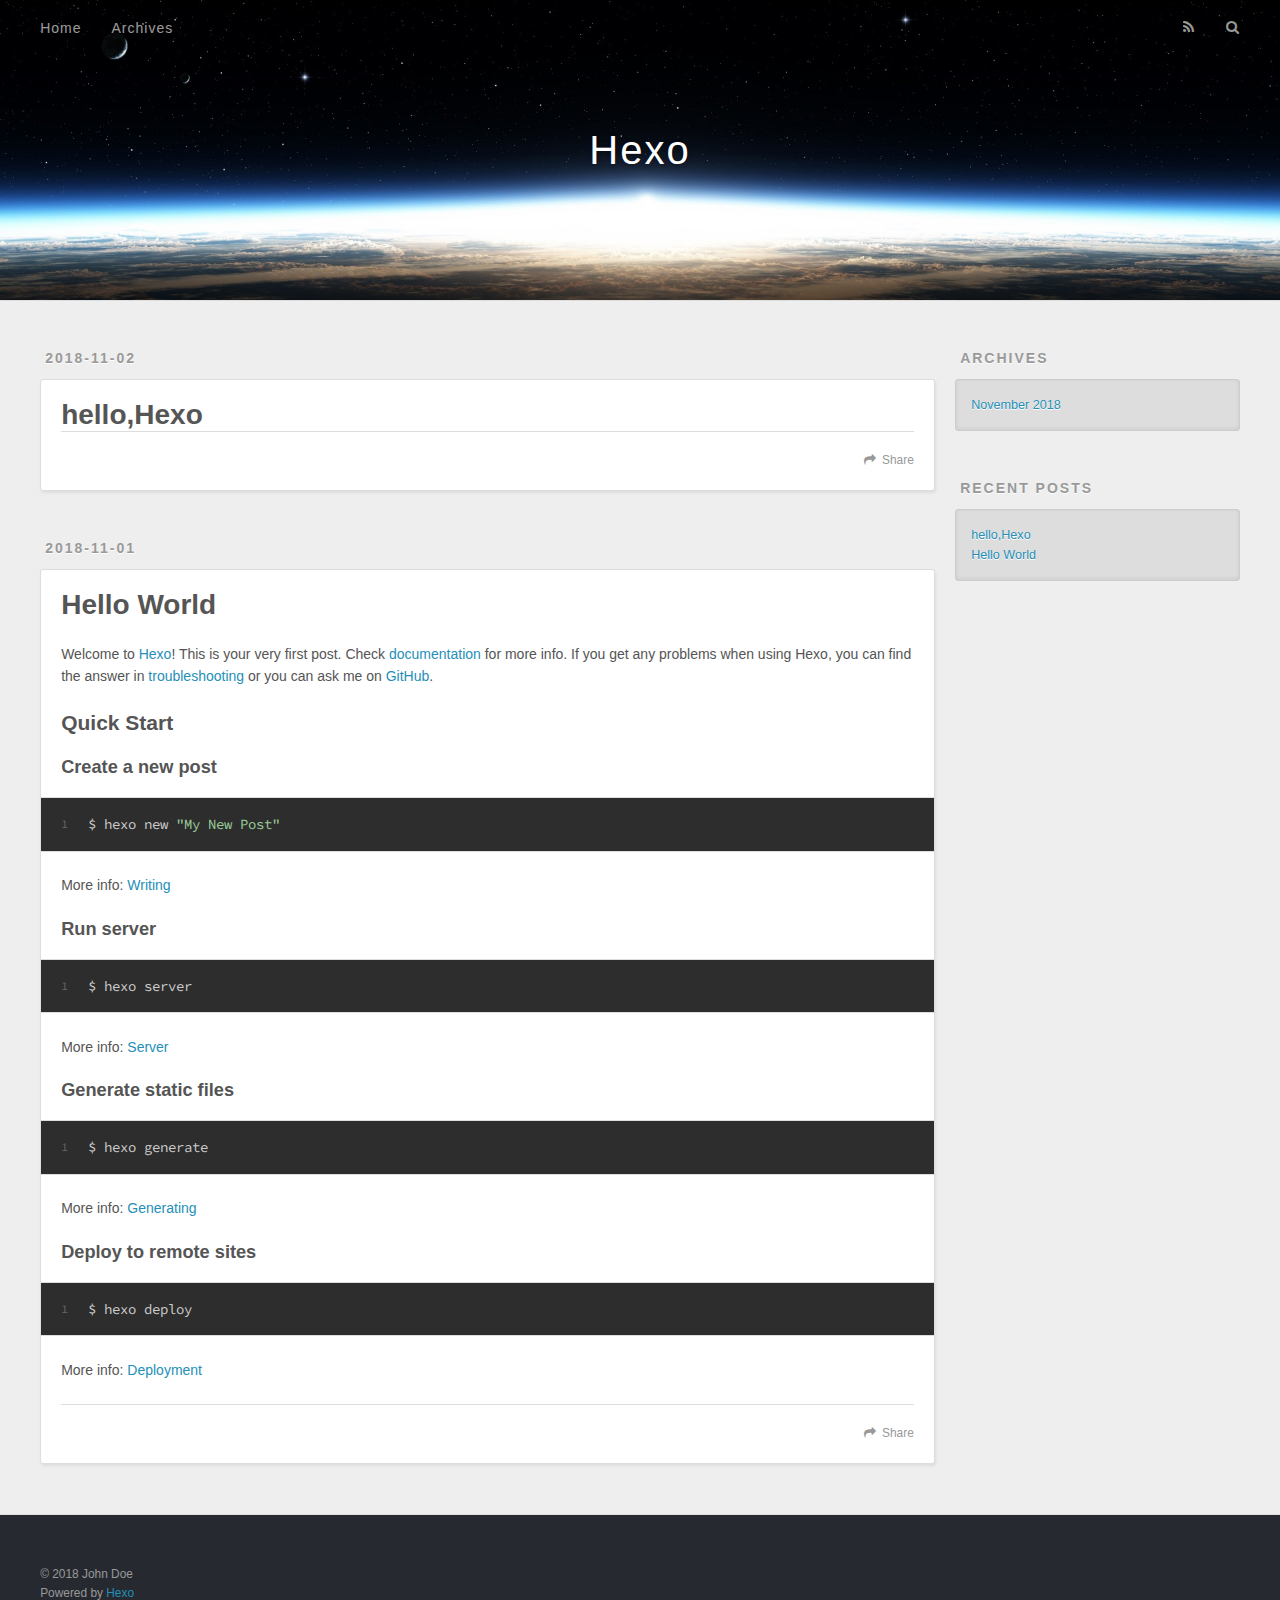
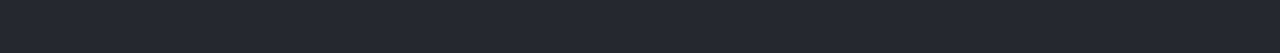
==== index.html @ 37f74494 "Site updated: 2018-11-02 10:29:58" ====
<!DOCTYPE html>
<html>
<head><meta name="generator" content="Hexo 3.8.0">
  <meta charset="utf-8">
  

  
  <title>Hexo</title>
  <meta name="viewport" content="width=device-width, initial-scale=1, maximum-scale=1">
  <meta property="og:type" content="website">
<meta property="og:title" content="Hexo">
<meta property="og:url" content="http://yoursite.com/index.html">
<meta property="og:site_name" content="Hexo">
<meta property="og:locale" content="default">
<meta name="twitter:card" content="summary">
<meta name="twitter:title" content="Hexo">
  
    <link rel="alternate" href="/atom.xml" title="Hexo" type="application/atom+xml">
  
  
    <link rel="icon" href="/favicon.png">
  
  
    <link href="//fonts.googleapis.com/css?family=Source+Code+Pro" rel="stylesheet" type="text/css">
  
  <link rel="stylesheet" href="/css/style.css">
</head>
</html>
<body>
  <div id="container">
    <div id="wrap">
      <header id="header">
  <div id="banner"></div>
  <div id="header-outer" class="outer">
    <div id="header-title" class="inner">
      <h1 id="logo-wrap">
        <a href="/" id="logo">Hexo</a>
      </h1>
      
    </div>
    <div id="header-inner" class="inner">
      <nav id="main-nav">
        <a id="main-nav-toggle" class="nav-icon"></a>
        
          <a class="main-nav-link" href="/">Home</a>
        
          <a class="main-nav-link" href="/archives">Archives</a>
        
      </nav>
      <nav id="sub-nav">
        
          <a id="nav-rss-link" class="nav-icon" href="/atom.xml" title="RSS Feed"></a>
        
        <a id="nav-search-btn" class="nav-icon" title="Search"></a>
      </nav>
      <div id="search-form-wrap">
        <form action="//google.com/search" method="get" accept-charset="UTF-8" class="search-form"><input type="search" name="q" class="search-form-input" placeholder="Search"><button type="submit" class="search-form-submit">&#xF002;</button><input type="hidden" name="sitesearch" value="http://yoursite.com"></form>
      </div>
    </div>
  </div>
</header>
      <div class="outer">
        <section id="main">
  
    <article id="post-hello-Hexo" class="article article-type-post" itemscope="" itemprop="blogPost">
  <div class="article-meta">
    <a href="/2018/11/02/hello-Hexo/" class="article-date">
  <time datetime="2018-11-02T02:24:07.000Z" itemprop="datePublished">2018-11-02</time>
</a>
    
  </div>
  <div class="article-inner">
    
    
      <header class="article-header">
        
  
    <h1 itemprop="name">
      <a class="article-title" href="/2018/11/02/hello-Hexo/">hello,Hexo</a>
    </h1>
  

      </header>
    
    <div class="article-entry" itemprop="articleBody">
      
        
      
    </div>
    <footer class="article-footer">
      <a data-url="http://yoursite.com/2018/11/02/hello-Hexo/" data-id="cjnzei4dz0000w0l5jyi8ok6u" class="article-share-link">Share</a>
      
      
    </footer>
  </div>
  
</article>


  
    <article id="post-hello-world" class="article article-type-post" itemscope="" itemprop="blogPost">
  <div class="article-meta">
    <a href="/2018/11/01/hello-world/" class="article-date">
  <time datetime="2018-11-01T12:29:10.986Z" itemprop="datePublished">2018-11-01</time>
</a>
    
  </div>
  <div class="article-inner">
    
    
      <header class="article-header">
        
  
    <h1 itemprop="name">
      <a class="article-title" href="/2018/11/01/hello-world/">Hello World</a>
    </h1>
  

      </header>
    
    <div class="article-entry" itemprop="articleBody">
      
        <p>Welcome to <a href="https://hexo.io/" target="_blank" rel="noopener">Hexo</a>! This is your very first post. Check <a href="https://hexo.io/docs/" target="_blank" rel="noopener">documentation</a> for more info. If you get any problems when using Hexo, you can find the answer in <a href="https://hexo.io/docs/troubleshooting.html" target="_blank" rel="noopener">troubleshooting</a> or you can ask me on <a href="https://github.com/hexojs/hexo/issues" target="_blank" rel="noopener">GitHub</a>.</p>
<h2 id="Quick-Start"><a href="#Quick-Start" class="headerlink" title="Quick Start"></a>Quick Start</h2><h3 id="Create-a-new-post"><a href="#Create-a-new-post" class="headerlink" title="Create a new post"></a>Create a new post</h3><figure class="highlight bash"><table><tr><td class="gutter"><pre><span class="line">1</span><br></pre></td><td class="code"><pre><span class="line">$ hexo new <span class="string">"My New Post"</span></span><br></pre></td></tr></table></figure>
<p>More info: <a href="https://hexo.io/docs/writing.html" target="_blank" rel="noopener">Writing</a></p>
<h3 id="Run-server"><a href="#Run-server" class="headerlink" title="Run server"></a>Run server</h3><figure class="highlight bash"><table><tr><td class="gutter"><pre><span class="line">1</span><br></pre></td><td class="code"><pre><span class="line">$ hexo server</span><br></pre></td></tr></table></figure>
<p>More info: <a href="https://hexo.io/docs/server.html" target="_blank" rel="noopener">Server</a></p>
<h3 id="Generate-static-files"><a href="#Generate-static-files" class="headerlink" title="Generate static files"></a>Generate static files</h3><figure class="highlight bash"><table><tr><td class="gutter"><pre><span class="line">1</span><br></pre></td><td class="code"><pre><span class="line">$ hexo generate</span><br></pre></td></tr></table></figure>
<p>More info: <a href="https://hexo.io/docs/generating.html" target="_blank" rel="noopener">Generating</a></p>
<h3 id="Deploy-to-remote-sites"><a href="#Deploy-to-remote-sites" class="headerlink" title="Deploy to remote sites"></a>Deploy to remote sites</h3><figure class="highlight bash"><table><tr><td class="gutter"><pre><span class="line">1</span><br></pre></td><td class="code"><pre><span class="line">$ hexo deploy</span><br></pre></td></tr></table></figure>
<p>More info: <a href="https://hexo.io/docs/deployment.html" target="_blank" rel="noopener">Deployment</a></p>

      
    </div>
    <footer class="article-footer">
      <a data-url="http://yoursite.com/2018/11/01/hello-world/" data-id="cjnzei4f50001w0l5dndogl49" class="article-share-link">Share</a>
      
      
    </footer>
  </div>
  
</article>


  


</section>
        
          <aside id="sidebar">
  
    

  
    

  
    
  
    
  <div class="widget-wrap">
    <h3 class="widget-title">Archives</h3>
    <div class="widget">
      <ul class="archive-list"><li class="archive-list-item"><a class="archive-list-link" href="/archives/2018/11/">November 2018</a></li></ul>
    </div>
  </div>


  
    
  <div class="widget-wrap">
    <h3 class="widget-title">Recent Posts</h3>
    <div class="widget">
      <ul>
        
          <li>
            <a href="/2018/11/02/hello-Hexo/">hello,Hexo</a>
          </li>
        
          <li>
            <a href="/2018/11/01/hello-world/">Hello World</a>
          </li>
        
      </ul>
    </div>
  </div>

  
</aside>
        
      </div>
      <footer id="footer">
  
  <div class="outer">
    <div id="footer-info" class="inner">
      &copy; 2018 John Doe<br>
      Powered by <a href="http://hexo.io/" target="_blank">Hexo</a>
    </div>
  </div>
</footer>
    </div>
    <nav id="mobile-nav">
  
    <a href="/" class="mobile-nav-link">Home</a>
  
    <a href="/archives" class="mobile-nav-link">Archives</a>
  
</nav>
    

<script src="//ajax.googleapis.com/ajax/libs/jquery/2.0.3/jquery.min.js"></script>


  <link rel="stylesheet" href="/fancybox/jquery.fancybox.css">
  <script src="/fancybox/jquery.fancybox.pack.js"></script>


<script src="/js/script.js"></script>



  </div>
</body>
</html>
---- css/style.css ----
body {
  width: 100%;
}
body:before,
body:after {
  content: "";
  display: table;
}
body:after {
  clear: both;
}
html,
body,
div,
span,
applet,
object,
iframe,
h1,
h2,
h3,
h4,
h5,
h6,
p,
blockquote,
pre,
a,
abbr,
acronym,
address,
big,
cite,
code,
del,
dfn,
em,
img,
ins,
kbd,
q,
s,
samp,
small,
strike,
strong,
sub,
sup,
tt,
var,
dl,
dt,
dd,
ol,
ul,
li,
fieldset,
form,
label,
legend,
table,
caption,
tbody,
tfoot,
thead,
tr,
th,
td {
  margin: 0;
  padding: 0;
  border: 0;
  outline: 0;
  font-weight: inherit;
  font-style: inherit;
  font-family: inherit;
  font-size: 100%;
  vertical-align: baseline;
}
body {
  line-height: 1;
  color: #000;
  background: #fff;
}
ol,
ul {
  list-style: none;
}
table {
  border-collapse: separate;
  border-spacing: 0;
  vertical-align: middle;
}
caption,
th,
td {
  text-align: left;
  font-weight: normal;
  vertical-align: middle;
}
a img {
  border: none;
}
input,
button {
  margin: 0;
  padding: 0;
}
input::-moz-focus-inner,
button::-moz-focus-inner {
  border: 0;
  padding: 0;
}
@font-face {
  font-family: FontAwesome;
  font-style: normal;
  font-weight: normal;
  src: url("fonts/fontawesome-webfont.eot?v=#4.0.3");
  src: url("fonts/fontawesome-webfont.eot?#iefix&v=#4.0.3") format("embedded-opentype"), url("fonts/fontawesome-webfont.woff?v=#4.0.3") format("woff"), url("fonts/fontawesome-webfont.ttf?v=#4.0.3") format("truetype"), url("fonts/fontawesome-webfont.svg#fontawesomeregular?v=#4.0.3") format("svg");
}
html,
body,
#container {
  height: 100%;
}
body {
  background: #eee;
  font: 14px -apple-system, BlinkMacSystemFont, "Segoe UI", "Roboto", "Oxygen", "Ubuntu", "Cantarell", "Fira Sans", "Droid Sans", "Helvetica Neue", sans-serif;
  -webkit-text-size-adjust: 100%;
}
.outer {
  max-width: 1220px;
  margin: 0 auto;
  padding: 0 20px;
}
.outer:before,
.outer:after {
  content: "";
  display: table;
}
.outer:after {
  clear: both;
}
.inner {
  display: inline;
  float: left;
  width: 98.33333333333333%;
  margin: 0 0.833333333333333%;
}
.left,
.alignleft {
  float: left;
}
.right,
.alignright {
  float: right;
}
.clear {
  clear: both;
}
#container {
  position: relative;
}
.mobile-nav-on {
  overflow: hidden;
}
#wrap {
  height: 100%;
  width: 100%;
  position: absolute;
  top: 0;
  left: 0;
  -webkit-transition: 0.2s ease-out;
  -moz-transition: 0.2s ease-out;
  -ms-transition: 0.2s ease-out;
  transition: 0.2s ease-out;
  z-index: 1;
  background: #eee;
}
.mobile-nav-on #wrap {
  left: 280px;
}
@media screen and (min-width: 768px) {
  #main {
    display: inline;
    float: left;
    width: 73.33333333333333%;
    margin: 0 0.833333333333333%;
  }
}
.article-date,
.article-category-link,
.archive-year,
.widget-title {
  text-decoration: none;
  text-transform: uppercase;
  letter-spacing: 2px;
  color: #999;
  margin-bottom: 1em;
  margin-left: 5px;
  line-height: 1em;
  text-shadow: 0 1px #fff;
  font-weight: bold;
}
.article-inner,
.archive-article-inner {
  background: #fff;
  -webkit-box-shadow: 1px 2px 3px #ddd;
  box-shadow: 1px 2px 3px #ddd;
  border: 1px solid #ddd;
  border-radius: 3px;
}
.article-entry h1,
.widget h1 {
  font-size: 2em;
}
.article-entry h2,
.widget h2 {
  font-size: 1.5em;
}
.article-entry h3,
.widget h3 {
  font-size: 1.3em;
}
.article-entry h4,
.widget h4 {
  font-size: 1.2em;
}
.article-entry h5,
.widget h5 {
  font-size: 1em;
}
.article-entry h6,
.widget h6 {
  font-size: 1em;
  color: #999;
}
.article-entry hr,
.widget hr {
  border: 1px dashed #ddd;
}
.article-entry strong,
.widget strong {
  font-weight: bold;
}
.article-entry em,
.widget em,
.article-entry cite,
.widget cite {
  font-style: italic;
}
.article-entry sup,
.widget sup,
.article-entry sub,
.widget sub {
  font-size: 0.75em;
  line-height: 0;
  position: relative;
  vertical-align: baseline;
}
.article-entry sup,
.widget sup {
  top: -0.5em;
}
.article-entry sub,
.widget sub {
  bottom: -0.2em;
}
.article-entry small,
.widget small {
  font-size: 0.85em;
}
.article-entry acronym,
.widget acronym,
.article-entry abbr,
.widget abbr {
  border-bottom: 1px dotted;
}
.article-entry ul,
.widget ul,
.article-entry ol,
.widget ol,
.article-entry dl,
.widget dl {
  margin: 0 20px;
  line-height: 1.6em;
}
.article-entry ul ul,
.widget ul ul,
.article-entry ol ul,
.widget ol ul,
.article-entry ul ol,
.widget ul ol,
.article-entry ol ol,
.widget ol ol {
  margin-top: 0;
  margin-bottom: 0;
}
.article-entry ul,
.widget ul {
  list-style: disc;
}
.article-entry ol,
.widget ol {
  list-style: decimal;
}
.article-entry dt,
.widget dt {
  font-weight: bold;
}
#header {
  height: 300px;
  position: relative;
  border-bottom: 1px solid #ddd;
}
#header:before,
#header:after {
  content: "";
  position: absolute;
  left: 0;
  right: 0;
  height: 40px;
}
#header:before {
  top: 0;
  background: -webkit-linear-gradient(rgba(0,0,0,0.2), transparent);
  background: -moz-linear-gradient(rgba(0,0,0,0.2), transparent);
  background: -ms-linear-gradient(rgba(0,0,0,0.2), transparent);
  background: linear-gradient(rgba(0,0,0,0.2), transparent);
}
#header:after {
  bottom: 0;
  background: -webkit-linear-gradient(transparent, rgba(0,0,0,0.2));
  background: -moz-linear-gradient(transparent, rgba(0,0,0,0.2));
  background: -ms-linear-gradient(transparent, rgba(0,0,0,0.2));
  background: linear-gradient(transparent, rgba(0,0,0,0.2));
}
#header-outer {
  height: 100%;
  position: relative;
}
#header-inner {
  position: relative;
  overflow: hidden;
}
#banner {
  position: absolute;
  top: 0;
  left: 0;
  width: 100%;
  height: 100%;
  background: url("images/banner.jpg") center #000;
  -webkit-background-size: cover;
  -moz-background-size: cover;
  background-size: cover;
  z-index: -1;
}
#header-title {
  text-align: center;
  height: 40px;
  position: absolute;
  top: 50%;
  left: 0;
  margin-top: -20px;
}
#logo,
#subtitle {
  text-decoration: none;
  color: #fff;
  font-weight: 300;
  text-shadow: 0 1px 4px rgba(0,0,0,0.3);
}
#logo {
  font-size: 40px;
  line-height: 40px;
  letter-spacing: 2px;
}
#subtitle {
  font-size: 16px;
  line-height: 16px;
  letter-spacing: 1px;
}
#subtitle-wrap {
  margin-top: 16px;
}
#main-nav {
  float: left;
  margin-left: -15px;
}
.nav-icon,
.main-nav-link {
  float: left;
  color: #fff;
  opacity: 0.6;
  text-decoration: none;
  text-shadow: 0 1px rgba(0,0,0,0.2);
  -webkit-transition: opacity 0.2s;
  -moz-transition: opacity 0.2s;
  -ms-transition: opacity 0.2s;
  transition: opacity 0.2s;
  display: block;
  padding: 20px 15px;
}
.nav-icon:hover,
.main-nav-link:hover {
  opacity: 1;
}
.nav-icon {
  font-family: FontAwesome;
  text-align: center;
  font-size: 14px;
  width: 14px;
  height: 14px;
  padding: 20px 15px;
  position: relative;
  cursor: pointer;
}
.main-nav-link {
  font-weight: 300;
  letter-spacing: 1px;
}
@media screen and (max-width: 479px) {
  .main-nav-link {
    display: none;
  }
}
#main-nav-toggle {
  display: none;
}
#main-nav-toggle:before {
  content: "\f0c9";
}
@media screen and (max-width: 479px) {
  #main-nav-toggle {
    display: block;
  }
}
#sub-nav {
  float: right;
  margin-right: -15px;
}
#nav-rss-link:before {
  content: "\f09e";
}
#nav-search-btn:before {
  content: "\f002";
}
#search-form-wrap {
  position: absolute;
  top: 15px;
  width: 150px;
  height: 30px;
  right: -150px;
  opacity: 0;
  -webkit-transition: 0.2s ease-out;
  -moz-transition: 0.2s ease-out;
  -ms-transition: 0.2s ease-out;
  transition: 0.2s ease-out;
}
#search-form-wrap.on {
  opacity: 1;
  right: 0;
}
@media screen and (max-width: 479px) {
  #search-form-wrap {
    width: 100%;
    right: -100%;
  }
}
.search-form {
  position: absolute;
  top: 0;
  left: 0;
  right: 0;
  background: #fff;
  padding: 5px 15px;
  border-radius: 15px;
  -webkit-box-shadow: 0 0 10px rgba(0,0,0,0.3);
  box-shadow: 0 0 10px rgba(0,0,0,0.3);
}
.search-form-input {
  border: none;
  background: none;
  color: #555;
  width: 100%;
  font: 13px -apple-system, BlinkMacSystemFont, "Segoe UI", "Roboto", "Oxygen", "Ubuntu", "Cantarell", "Fira Sans", "Droid Sans", "Helvetica Neue", sans-serif;
  outline: none;
}
.search-form-input::-webkit-search-results-decoration,
.search-form-input::-webkit-search-cancel-button {
  -webkit-appearance: none;
}
.search-form-submit {
  position: absolute;
  top: 50%;
  right: 10px;
  margin-top: -7px;
  font: 13px FontAwesome;
  border: none;
  background: none;
  color: #bbb;
  cursor: pointer;
}
.search-form-submit:hover,
.search-form-submit:focus {
  color: #777;
}
.article {
  margin: 50px 0;
}
.article-inner {
  overflow: hidden;
}
.article-meta:before,
.article-meta:after {
  content: "";
  display: table;
}
.article-meta:after {
  clear: both;
}
.article-date {
  float: left;
}
.article-category {
  float: left;
  line-height: 1em;
  color: #ccc;
  text-shadow: 0 1px #fff;
  margin-left: 8px;
}
.article-category:before {
  content: "\2022";
}
.article-category-link {
  margin: 0 12px 1em;
}
.article-header {
  padding: 20px 20px 0;
}
.article-title {
  text-decoration: none;
  font-size: 2em;
  font-weight: bold;
  color: #555;
  line-height: 1.1em;
  -webkit-transition: color 0.2s;
  -moz-transition: color 0.2s;
  -ms-transition: color 0.2s;
  transition: color 0.2s;
}
a.article-title:hover {
  color: #258fb8;
}
.article-entry {
  color: #555;
  padding: 0 20px;
}
.article-entry:before,
.article-entry:after {
  content: "";
  display: table;
}
.article-entry:after {
  clear: both;
}
.article-entry p,
.article-entry table {
  line-height: 1.6em;
  margin: 1.6em 0;
}
.article-entry h1,
.article-entry h2,
.article-entry h3,
.article-entry h4,
.article-entry h5,
.article-entry h6 {
  font-weight: bold;
}
.article-entry h1,
.article-entry h2,
.article-entry h3,
.article-entry h4,
.article-entry h5,
.article-entry h6 {
  line-height: 1.1em;
  margin: 1.1em 0;
}
.article-entry a {
  color: #258fb8;
  text-decoration: none;
}
.article-entry a:hover {
  text-decoration: underline;
}
.article-entry ul,
.article-entry ol,
.article-entry dl {
  margin-top: 1.6em;
  margin-bottom: 1.6em;
}
.article-entry img,
.article-entry video {
  max-width: 100%;
  height: auto;
  display: block;
  margin: auto;
}
.article-entry iframe {
  border: none;
}
.article-entry table {
  width: 100%;
  border-collapse: collapse;
  border-spacing: 0;
}
.article-entry th {
  font-weight: bold;
  border-bottom: 3px solid #ddd;
  padding-bottom: 0.5em;
}
.article-entry td {
  border-bottom: 1px solid #ddd;
  padding: 10px 0;
}
.article-entry blockquote {
  font-family: Georgia, "Times New Roman", serif;
  font-size: 1.4em;
  margin: 1.6em 20px;
  text-align: center;
}
.article-entry blockquote footer {
  font-size: 14px;
  margin: 1.6em 0;
  font-family: -apple-system, BlinkMacSystemFont, "Segoe UI", "Roboto", "Oxygen", "Ubuntu", "Cantarell", "Fira Sans", "Droid Sans", "Helvetica Neue", sans-serif;
}
.article-entry blockquote footer cite:before {
  content: "—";
  padding: 0 0.5em;
}
.article-entry .pullquote {
  text-align: left;
  width: 45%;
  margin: 0;
}
.article-entry .pullquote.left {
  margin-left: 0.5em;
  margin-right: 1em;
}
.article-entry .pullquote.right {
  margin-right: 0.5em;
  margin-left: 1em;
}
.article-entry .caption {
  color: #999;
  display: block;
  font-size: 0.9em;
  margin-top: 0.5em;
  position: relative;
  text-align: center;
}
.article-entry .video-container {
  position: relative;
  padding-top: 56.25%;
  height: 0;
  overflow: hidden;
}
.article-entry .video-container iframe,
.article-entry .video-container object,
.article-entry .video-container embed {
  position: absolute;
  top: 0;
  left: 0;
  width: 100%;
  height: 100%;
  margin-top: 0;
}
.article-more-link a {
  display: inline-block;
  line-height: 1em;
  padding: 6px 15px;
  border-radius: 15px;
  background: #eee;
  color: #999;
  text-shadow: 0 1px #fff;
  text-decoration: none;
}
.article-more-link a:hover {
  background: #258fb8;
  color: #fff;
  text-decoration: none;
  text-shadow: 0 1px #1e7293;
}
.article-footer {
  font-size: 0.85em;
  line-height: 1.6em;
  border-top: 1px solid #ddd;
  padding-top: 1.6em;
  margin: 0 20px 20px;
}
.article-footer:before,
.article-footer:after {
  content: "";
  display: table;
}
.article-footer:after {
  clear: both;
}
.article-footer a {
  color: #999;
  text-decoration: none;
}
.article-footer a:hover {
  color: #555;
}
.article-tag-list-item {
  float: left;
  margin-right: 10px;
}
.article-tag-list-link:before {
  content: "#";
}
.article-comment-link {
  float: right;
}
.article-comment-link:before {
  content: "\f075";
  font-family: FontAwesome;
  padding-right: 8px;
}
.article-share-link {
  cursor: pointer;
  float: right;
  margin-left: 20px;
}
.article-share-link:before {
  content: "\f064";
  font-family: FontAwesome;
  padding-right: 6px;
}
#article-nav {
  position: relative;
}
#article-nav:before,
#article-nav:after {
  content: "";
  display: table;
}
#article-nav:after {
  clear: both;
}
@media screen and (min-width: 768px) {
  #article-nav {
    margin: 50px 0;
  }
  #article-nav:before {
    width: 8px;
    height: 8px;
    position: absolute;
    top: 50%;
    left: 50%;
    margin-top: -4px;
    margin-left: -4px;
    content: "";
    border-radius: 50%;
    background: #ddd;
    -webkit-box-shadow: 0 1px 2px #fff;
    box-shadow: 0 1px 2px #fff;
  }
}
.article-nav-link-wrap {
  text-decoration: none;
  text-shadow: 0 1px #fff;
  color: #999;
  -webkit-box-sizing: border-box;
  -moz-box-sizing: border-box;
  box-sizing: border-box;
  margin-top: 50px;
  text-align: center;
  display: block;
}
.article-nav-link-wrap:hover {
  color: #555;
}
@media screen and (min-width: 768px) {
  .article-nav-link-wrap {
    width: 50%;
    margin-top: 0;
  }
}
@media screen and (min-width: 768px) {
  #article-nav-newer {
    float: left;
    text-align: right;
    padding-right: 20px;
  }
}
@media screen and (min-width: 768px) {
  #article-nav-older {
    float: right;
    text-align: left;
    padding-left: 20px;
  }
}
.article-nav-caption {
  text-transform: uppercase;
  letter-spacing: 2px;
  color: #ddd;
  line-height: 1em;
  font-weight: bold;
}
#article-nav-newer .article-nav-caption {
  margin-right: -2px;
}
.article-nav-title {
  font-size: 0.85em;
  line-height: 1.6em;
  margin-top: 0.5em;
}
.article-share-box {
  position: absolute;
  display: none;
  background: #fff;
  -webkit-box-shadow: 1px 2px 10px rgba(0,0,0,0.2);
  box-shadow: 1px 2px 10px rgba(0,0,0,0.2);
  border-radius: 3px;
  margin-left: -145px;
  overflow: hidden;
  z-index: 1;
}
.article-share-box.on {
  display: block;
}
.article-share-input {
  width: 100%;
  background: none;
  -webkit-box-sizing: border-box;
  -moz-box-sizing: border-box;
  box-sizing: border-box;
  font: 14px -apple-system, BlinkMacSystemFont, "Segoe UI", "Roboto", "Oxygen", "Ubuntu", "Cantarell", "Fira Sans", "Droid Sans", "Helvetica Neue", sans-serif;
  padding: 0 15px;
  color: #555;
  outline: none;
  border: 1px solid #ddd;
  border-radius: 3px 3px 0 0;
  height: 36px;
  line-height: 36px;
}
.article-share-links {
  background: #eee;
}
.article-share-links:before,
.article-share-links:after {
  content: "";
  display: table;
}
.article-share-links:after {
  clear: both;
}
.article-share-twitter,
.article-share-facebook,
.article-share-pinterest,
.article-share-google {
  width: 50px;
  height: 36px;
  display: block;
  float: left;
  position: relative;
  color: #999;
  text-shadow: 0 1px #fff;
}
.article-share-twitter:before,
.article-share-facebook:before,
.article-share-pinterest:before,
.article-share-google:before {
  font-size: 20px;
  font-family: FontAwesome;
  width: 20px;
  height: 20px;
  position: absolute;
  top: 50%;
  left: 50%;
  margin-top: -10px;
  margin-left: -10px;
  text-align: center;
}
.article-share-twitter:hover,
.article-share-facebook:hover,
.article-share-pinterest:hover,
.article-share-google:hover {
  color: #fff;
}
.article-share-twitter:before {
  content: "\f099";
}
.article-share-twitter:hover {
  background: #00aced;
  text-shadow: 0 1px #008abe;
}
.article-share-facebook:before {
  content: "\f09a";
}
.article-share-facebook:hover {
  background: #3b5998;
  text-shadow: 0 1px #2f477a;
}
.article-share-pinterest:before {
  content: "\f0d2";
}
.article-share-pinterest:hover {
  background: #cb2027;
  text-shadow: 0 1px #a21a1f;
}
.article-share-google:before {
  content: "\f0d5";
}
.article-share-google:hover {
  background: #dd4b39;
  text-shadow: 0 1px #be3221;
}
.article-gallery {
  background: #000;
  position: relative;
}
.article-gallery-photos {
  position: relative;
  overflow: hidden;
}
.article-gallery-img {
  display: none;
  max-width: 100%;
}
.article-gallery-img:first-child {
  display: block;
}
.article-gallery-img.loaded {
  position: absolute;
  display: block;
}
.article-gallery-img img {
  display: block;
  max-width: 100%;
  margin: 0 auto;
}
#comments {
  background: #fff;
  -webkit-box-shadow: 1px 2px 3px #ddd;
  box-shadow: 1px 2px 3px #ddd;
  padding: 20px;
  border: 1px solid #ddd;
  border-radius: 3px;
  margin: 50px 0;
}
#comments a {
  color: #258fb8;
}
.archives-wrap {
  margin: 50px 0;
}
.archives:before,
.archives:after {
  content: "";
  display: table;
}
.archives:after {
  clear: both;
}
.archive-year-wrap {
  margin-bottom: 1em;
}
.archives {
  -webkit-column-gap: 10px;
  -moz-column-gap: 10px;
  column-gap: 10px;
}
@media screen and (min-width: 480px) and (max-width: 767px) {
  .archives {
    -webkit-column-count: 2;
    -moz-column-count: 2;
    column-count: 2;
  }
}
@media screen and (min-width: 768px) {
  .archives {
    -webkit-column-count: 3;
    -moz-column-count: 3;
    column-count: 3;
  }
}
.archive-article {
  -webkit-column-break-inside: avoid;
  page-break-inside: avoid;
  overflow: hidden;
  break-inside: avoid-column;
}
.archive-article-inner {
  padding: 10px;
  margin-bottom: 15px;
}
.archive-article-title {
  text-decoration: none;
  font-weight: bold;
  color: #555;
  -webkit-transition: color 0.2s;
  -moz-transition: color 0.2s;
  -ms-transition: color 0.2s;
  transition: color 0.2s;
  line-height: 1.6em;
}
.archive-article-title:hover {
  color: #258fb8;
}
.archive-article-footer {
  margin-top: 1em;
}
.archive-article-date {
  color: #999;
  text-decoration: none;
  font-size: 0.85em;
  line-height: 1em;
  margin-bottom: 0.5em;
  display: block;
}
#page-nav {
  margin: 50px auto;
  background: #fff;
  -webkit-box-shadow: 1px 2px 3px #ddd;
  box-shadow: 1px 2px 3px #ddd;
  border: 1px solid #ddd;
  border-radius: 3px;
  text-align: center;
  color: #999;
  overflow: hidden;
}
#page-nav:before,
#page-nav:after {
  content: "";
  display: table;
}
#page-nav:after {
  clear: both;
}
#page-nav a,
#page-nav span {
  padding: 10px 20px;
  line-height: 1;
  height: 2ex;
}
#page-nav a {
  color: #999;
  text-decoration: none;
}
#page-nav a:hover {
  background: #999;
  color: #fff;
}
#page-nav .prev {
  float: left;
}
#page-nav .next {
  float: right;
}
#page-nav .page-number {
  display: inline-block;
}
@media screen and (max-width: 479px) {
  #page-nav .page-number {
    display: none;
  }
}
#page-nav .current {
  color: #555;
  font-weight: bold;
}
#page-nav .space {
  color: #ddd;
}
#footer {
  background: #262a30;
  padding: 50px 0;
  border-top: 1px solid #ddd;
  color: #999;
}
#footer a {
  color: #258fb8;
  text-decoration: none;
}
#footer a:hover {
  text-decoration: underline;
}
#footer-info {
  line-height: 1.6em;
  font-size: 0.85em;
}
.article-entry pre,
.article-entry .highlight {
  background: #2d2d2d;
  margin: 0 -20px;
  padding: 15px 20px;
  border-style: solid;
  border-color: #ddd;
  border-width: 1px 0;
  overflow: auto;
  color: #ccc;
  line-height: 22.400000000000002px;
}
.article-entry .highlight .gutter pre,
.article-entry .gist .gist-file .gist-data .line-numbers {
  color: #666;
  font-size: 0.85em;
}
.article-entry pre,
.article-entry code {
  font-family: "Source Code Pro", Consolas, Monaco, Menlo, Consolas, monospace;
}
.article-entry code {
  background: #eee;
  text-shadow: 0 1px #fff;
  padding: 0 0.3em;
}
.article-entry pre code {
  background: none;
  text-shadow: none;
  padding: 0;
}
.article-entry .highlight pre {
  border: none;
  margin: 0;
  padding: 0;
}
.article-entry .highlight table {
  margin: 0;
  width: auto;
}
.article-entry .highlight td {
  border: none;
  padding: 0;
}
.article-entry .highlight figcaption {
  font-size: 0.85em;
  color: #999;
  line-height: 1em;
  margin-bottom: 1em;
}
.article-entry .highlight figcaption:before,
.article-entry .highlight figcaption:after {
  content: "";
  display: table;
}
.article-entry .highlight figcaption:after {
  clear: both;
}
.article-entry .highlight figcaption a {
  float: right;
}
.article-entry .highlight .gutter pre {
  text-align: right;
  padding-right: 20px;
}
.article-entry .highlight .line {
  height: 22.400000000000002px;
}
.article-entry .highlight .line.marked {
  background: #515151;
}
.article-entry .gist {
  margin: 0 -20px;
  border-style: solid;
  border-color: #ddd;
  border-width: 1px 0;
  background: #2d2d2d;
  padding: 15px 20px 15px 0;
}
.article-entry .gist .gist-file {
  border: none;
  font-family: "Source Code Pro", Consolas, Monaco, Menlo, Consolas, monospace;
  margin: 0;
}
.article-entry .gist .gist-file .gist-data {
  background: none;
  border: none;
}
.article-entry .gist .gist-file .gist-data .line-numbers {
  background: none;
  border: none;
  padding: 0 20px 0 0;
}
.article-entry .gist .gist-file .gist-data .line-data {
  padding: 0 !important;
}
.article-entry .gist .gist-file .highlight {
  margin: 0;
  padding: 0;
  border: none;
}
.article-entry .gist .gist-file .gist-meta {
  background: #2d2d2d;
  color: #999;
  font: 0.85em -apple-system, BlinkMacSystemFont, "Segoe UI", "Roboto", "Oxygen", "Ubuntu", "Cantarell", "Fira Sans", "Droid Sans", "Helvetica Neue", sans-serif;
  text-shadow: 0 0;
  padding: 0;
  margin-top: 1em;
  margin-left: 20px;
}
.article-entry .gist .gist-file .gist-meta a {
  color: #258fb8;
  font-weight: normal;
}
.article-entry .gist .gist-file .gist-meta a:hover {
  text-decoration: underline;
}
pre .comment,
pre .title {
  color: #999;
}
pre .variable,
pre .attribute,
pre .tag,
pre .regexp,
pre .ruby .constant,
pre .xml .tag .title,
pre .xml .pi,
pre .xml .doctype,
pre .html .doctype,
pre .css .id,
pre .css .class,
pre .css .pseudo {
  color: #f2777a;
}
pre .number,
pre .preprocessor,
pre .built_in,
pre .literal,
pre .params,
pre .constant {
  color: #f99157;
}
pre .class,
pre .ruby .class .title,
pre .css .rules .attribute {
  color: #9c9;
}
pre .string,
pre .value,
pre .inheritance,
pre .header,
pre .ruby .symbol,
pre .xml .cdata {
  color: #9c9;
}
pre .css .hexcolor {
  color: #6cc;
}
pre .function,
pre .python .decorator,
pre .python .title,
pre .ruby .function .title,
pre .ruby .title .keyword,
pre .perl .sub,
pre .javascript .title,
pre .coffeescript .title {
  color: #69c;
}
pre .keyword,
pre .javascript .function {
  color: #c9c;
}
@media screen and (max-width: 479px) {
  #mobile-nav {
    position: absolute;
    top: 0;
    left: 0;
    width: 280px;
    height: 100%;
    background: #191919;
    border-right: 1px solid #fff;
  }
}
@media screen and (max-width: 479px) {
  .mobile-nav-link {
    display: block;
    color: #999;
    text-decoration: none;
    padding: 15px 20px;
    font-weight: bold;
  }
  .mobile-nav-link:hover {
    color: #fff;
  }
}
@media screen and (min-width: 768px) {
  #sidebar {
    display: inline;
    float: left;
    width: 23.333333333333332%;
    margin: 0 0.833333333333333%;
  }
}
.widget-wrap {
  margin: 50px 0;
}
.widget {
  color: #777;
  text-shadow: 0 1px #fff;
  background: #ddd;
  -webkit-box-shadow: 0 -1px 4px #ccc inset;
  box-shadow: 0 -1px 4px #ccc inset;
  border: 1px solid #ccc;
  padding: 15px;
  border-radius: 3px;
}
.widget a {
  color: #258fb8;
  text-decoration: none;
}
.widget a:hover {
  text-decoration: underline;
}
.widget ul ul,
.widget ol ul,
.widget dl ul,
.widget ul ol,
.widget ol ol,
.widget dl ol,
.widget ul dl,
.widget ol dl,
.widget dl dl {
  margin-left: 15px;
  list-style: disc;
}
.widget {
  line-height: 1.6em;
  word-wrap: break-word;
  font-size: 0.9em;
}
.widget ul,
.widget ol {
  list-style: none;
  margin: 0;
}
.widget ul ul,
.widget ol ul,
.widget ul ol,
.widget ol ol {
  margin: 0 20px;
}
.widget ul ul,
.widget ol ul {
  list-style: disc;
}
.widget ul ol,
.widget ol ol {
  list-style: decimal;
}
.category-list-count,
.tag-list-count,
.archive-list-count {
  padding-left: 5px;
  color: #999;
  font-size: 0.85em;
}
.category-list-count:before,
.tag-list-count:before,
.archive-list-count:before {
  content: "(";
}
.category-list-count:after,
.tag-list-count:after,
.archive-list-count:after {
  content: ")";
}
.tagcloud a {
  margin-right: 5px;
  display: inline-block;
}
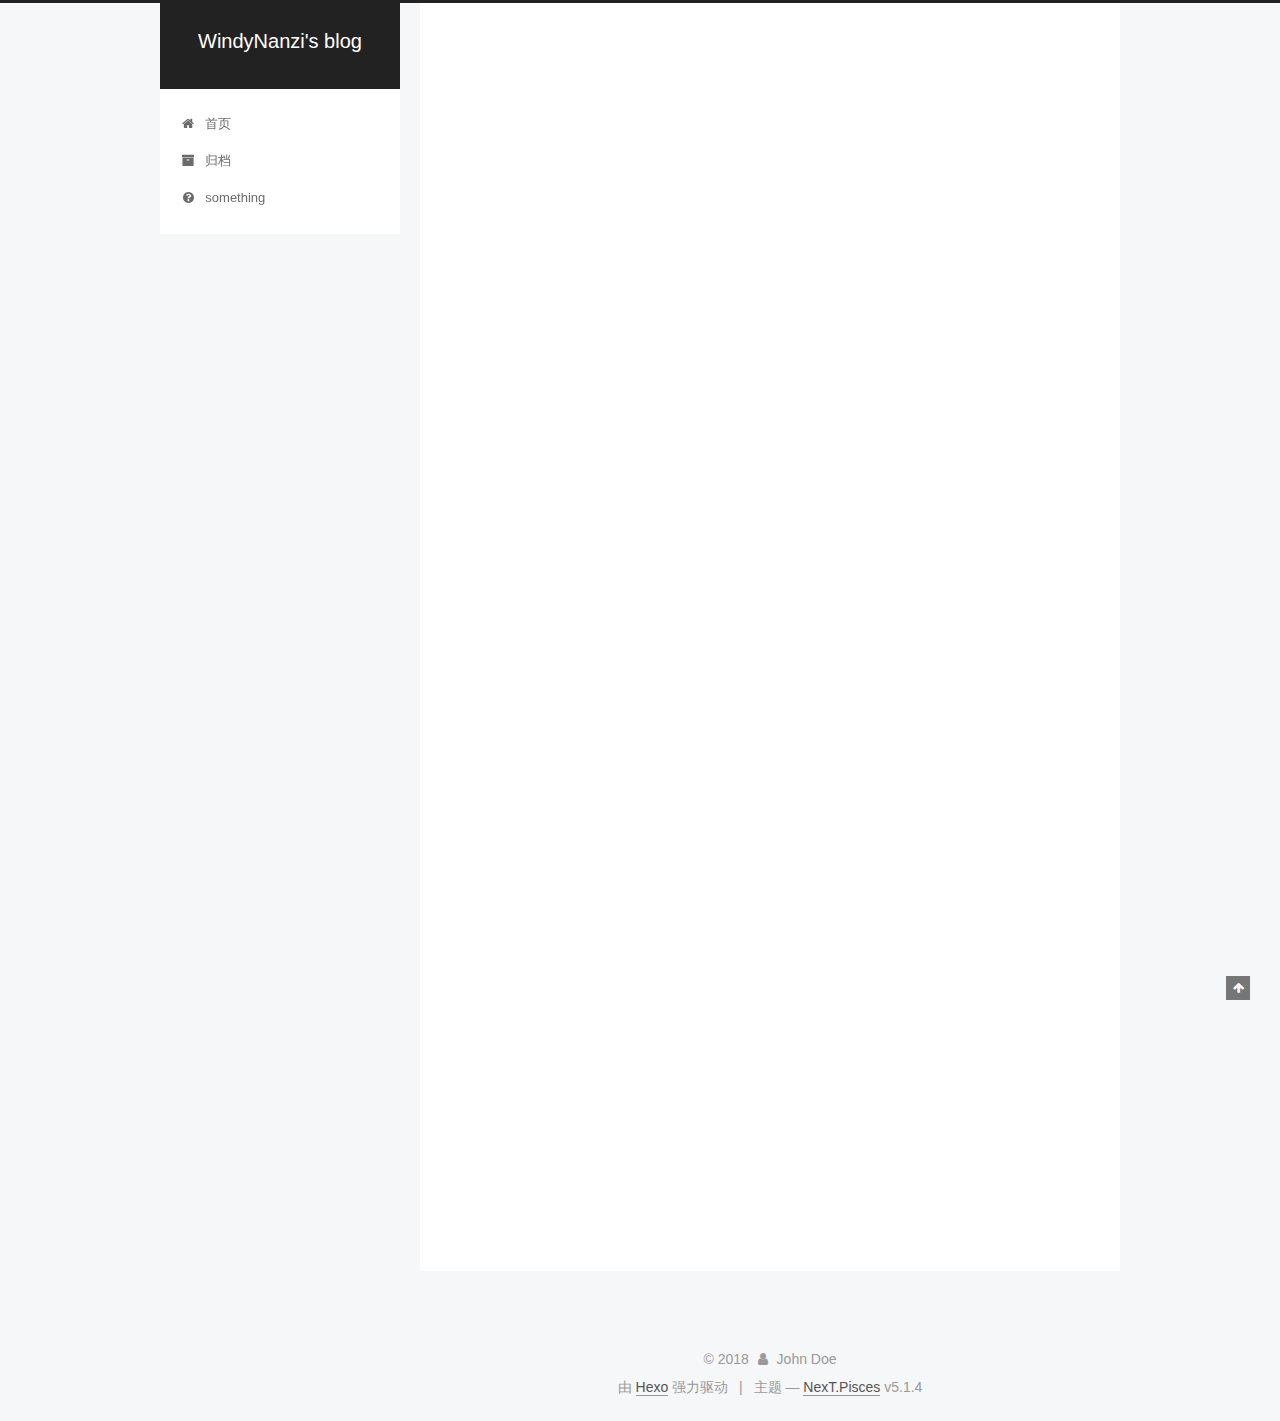
==== commit 5a60a437: "Site updated: 2018-11-02 11:09:53" ====
--- a/index.html
+++ b/index.html
@@ -1,126 +1,435 @@
 <!DOCTYPE html>
-<html>
+
+
+
+  
+
+
+<html class="theme-next pisces use-motion" lang="zh-Hans">
 <head><meta name="generator" content="Hexo 3.8.0">
-  <meta charset="utf-8">
-  
-
-  
-  <title>Hexo</title>
-  <meta name="viewport" content="width=device-width, initial-scale=1, maximum-scale=1">
-  <meta property="og:type" content="website">
-<meta property="og:title" content="Hexo">
+  <meta charset="UTF-8">
+<meta http-equiv="X-UA-Compatible" content="IE=edge">
+<meta name="viewport" content="width=device-width, initial-scale=1, maximum-scale=1">
+<meta name="theme-color" content="#222">
+
+
+
+
+
+
+
+
+
+<meta http-equiv="Cache-Control" content="no-transform">
+<meta http-equiv="Cache-Control" content="no-siteapp">
+
+
+
+
+
+
+
+
+
+
+
+
+
+
+
+
+  
+  
+  <link href="/lib/fancybox/source/jquery.fancybox.css?v=2.1.5" rel="stylesheet" type="text/css">
+
+
+
+
+
+
+
+<link href="/lib/font-awesome/css/font-awesome.min.css?v=4.6.2" rel="stylesheet" type="text/css">
+
+<link href="/css/main.css?v=5.1.4" rel="stylesheet" type="text/css">
+
+
+  <link rel="apple-touch-icon" sizes="180x180" href="/images/apple-touch-icon-next.png?v=5.1.4">
+
+
+  <link rel="icon" type="image/png" sizes="32x32" href="/images/favicon-32x32-next.png?v=5.1.4">
+
+
+  <link rel="icon" type="image/png" sizes="16x16" href="/images/favicon-16x16-next.png?v=5.1.4">
+
+
+  <link rel="mask-icon" href="/images/logo.svg?v=5.1.4" color="#222">
+
+
+
+
+
+  <meta name="keywords" content="Hexo, NexT">
+
+
+
+
+
+
+
+
+
+
+<meta property="og:type" content="website">
+<meta property="og:title" content="WindyNanzi&#39;s blog">
 <meta property="og:url" content="http://yoursite.com/index.html">
-<meta property="og:site_name" content="Hexo">
-<meta property="og:locale" content="default">
+<meta property="og:site_name" content="WindyNanzi&#39;s blog">
+<meta property="og:locale" content="zh-Hans">
 <meta name="twitter:card" content="summary">
-<meta name="twitter:title" content="Hexo">
-  
-    <link rel="alternate" href="/atom.xml" title="Hexo" type="application/atom+xml">
-  
-  
-    <link rel="icon" href="/favicon.png">
-  
-  
-    <link href="//fonts.googleapis.com/css?family=Source+Code+Pro" rel="stylesheet" type="text/css">
-  
-  <link rel="stylesheet" href="/css/style.css">
+<meta name="twitter:title" content="WindyNanzi&#39;s blog">
+
+
+
+<script type="text/javascript" id="hexo.configurations">
+  var NexT = window.NexT || {};
+  var CONFIG = {
+    root: '/',
+    scheme: 'Pisces',
+    version: '5.1.4',
+    sidebar: {"position":"left","display":"post","offset":12,"b2t":false,"scrollpercent":false,"onmobile":false},
+    fancybox: true,
+    tabs: true,
+    motion: {"enable":true,"async":false,"transition":{"post_block":"fadeIn","post_header":"slideDownIn","post_body":"slideDownIn","coll_header":"slideLeftIn","sidebar":"slideUpIn"}},
+    duoshuo: {
+      userId: '0',
+      author: '博主'
+    },
+    algolia: {
+      applicationID: '',
+      apiKey: '',
+      indexName: '',
+      hits: {"per_page":10},
+      labels: {"input_placeholder":"Search for Posts","hits_empty":"We didn't find any results for the search: ${query}","hits_stats":"${hits} results found in ${time} ms"}
+    }
+  };
+</script>
+
+
+
+  <link rel="canonical" href="http://yoursite.com/">
+
+
+
+
+
+  <title>WindyNanzi's blog</title>
+  
+
+
+
+
+
+
+
+
 </head>
-</html>
-<body>
-  <div id="container">
-    <div id="wrap">
-      <header id="header">
-  <div id="banner"></div>
-  <div id="header-outer" class="outer">
-    <div id="header-title" class="inner">
-      <h1 id="logo-wrap">
-        <a href="/" id="logo">Hexo</a>
-      </h1>
-      
+
+<body itemscope="" itemtype="http://schema.org/WebPage" lang="zh-Hans">
+
+  
+  
+    
+  
+
+  <div class="container sidebar-position-left 
+  page-home">
+    <div class="headband"></div>
+
+    <header id="header" class="header" itemscope="" itemtype="http://schema.org/WPHeader">
+      <div class="header-inner"><div class="site-brand-wrapper">
+  <div class="site-meta ">
+    
+
+    <div class="custom-logo-site-title">
+      <a href="/" class="brand" rel="start">
+        <span class="logo-line-before"><i></i></span>
+        <span class="site-title">WindyNanzi's blog</span>
+        <span class="logo-line-after"><i></i></span>
+      </a>
     </div>
-    <div id="header-inner" class="inner">
-      <nav id="main-nav">
-        <a id="main-nav-toggle" class="nav-icon"></a>
-        
-          <a class="main-nav-link" href="/">Home</a>
-        
-          <a class="main-nav-link" href="/archives">Archives</a>
-        
-      </nav>
-      <nav id="sub-nav">
-        
-          <a id="nav-rss-link" class="nav-icon" href="/atom.xml" title="RSS Feed"></a>
-        
-        <a id="nav-search-btn" class="nav-icon" title="Search"></a>
-      </nav>
-      <div id="search-form-wrap">
-        <form action="//google.com/search" method="get" accept-charset="UTF-8" class="search-form"><input type="search" name="q" class="search-form-input" placeholder="Search"><button type="submit" class="search-form-submit">&#xF002;</button><input type="hidden" name="sitesearch" value="http://yoursite.com"></form>
-      </div>
+      
+        <p class="site-subtitle"></p>
+      
+  </div>
+
+  <div class="site-nav-toggle">
+    <button>
+      <span class="btn-bar"></span>
+      <span class="btn-bar"></span>
+      <span class="btn-bar"></span>
+    </button>
+  </div>
+</div>
+
+<nav class="site-nav">
+  
+
+  
+    <ul id="menu" class="menu">
+      
+        
+        <li class="menu-item menu-item-home">
+          <a href="/" rel="section">
+            
+              <i class="menu-item-icon fa fa-fw fa-home"></i> <br>
+            
+            首页
+          </a>
+        </li>
+      
+        
+        <li class="menu-item menu-item-archives">
+          <a href="/archives/" rel="section">
+            
+              <i class="menu-item-icon fa fa-fw fa-archive"></i> <br>
+            
+            归档
+          </a>
+        </li>
+      
+        
+        <li class="menu-item menu-item-something">
+          <a href="/something" rel="section">
+            
+              <i class="menu-item-icon fa fa-fw fa-question-circle"></i> <br>
+            
+            something
+          </a>
+        </li>
+      
+
+      
+    </ul>
+  
+
+  
+</nav>
+
+
+
+ </div>
+    </header>
+
+    <main id="main" class="main">
+      <div class="main-inner">
+        <div class="content-wrap">
+          <div id="content" class="content">
+            
+  <section id="posts" class="posts-expand">
+    
+      
+
+  
+
+  
+  
+  
+
+  <article class="post post-type-normal" itemscope="" itemtype="http://schema.org/Article">
+  
+  
+  
+  <div class="post-block">
+    <link itemprop="mainEntityOfPage" href="http://yoursite.com/2018/11/02/hello-Hexo/">
+
+    <span hidden itemprop="author" itemscope="" itemtype="http://schema.org/Person">
+      <meta itemprop="name" content="John Doe">
+      <meta itemprop="description" content="">
+      <meta itemprop="image" content="/images/avatar.gif">
+    </span>
+
+    <span hidden itemprop="publisher" itemscope="" itemtype="http://schema.org/Organization">
+      <meta itemprop="name" content="WindyNanzi's blog">
+    </span>
+
+    
+      <header class="post-header">
+
+        
+        
+          <h1 class="post-title" itemprop="name headline">
+                
+                <a class="post-title-link" href="/2018/11/02/hello-Hexo/" itemprop="url">hello,Hexo</a></h1>
+        
+
+        <div class="post-meta">
+          <span class="post-time">
+            
+              <span class="post-meta-item-icon">
+                <i class="fa fa-calendar-o"></i>
+              </span>
+              
+                <span class="post-meta-item-text">发表于</span>
+              
+              <time title="创建于" itemprop="dateCreated datePublished" datetime="2018-11-02T10:24:07+08:00">
+                2018-11-02
+              </time>
+            
+
+            
+
+            
+          </span>
+
+          
+
+          
+            
+          
+
+          
+          
+
+          
+
+          
+
+          
+
+        </div>
+      </header>
+    
+
+    
+    
+    
+    <div class="post-body" itemprop="articleBody">
+
+      
+      
+
+      
+        
+          
+            
+          
+        
+      
     </div>
-  </div>
-</header>
-      <div class="outer">
-        <section id="main">
-  
-    <article id="post-hello-Hexo" class="article article-type-post" itemscope="" itemprop="blogPost">
-  <div class="article-meta">
-    <a href="/2018/11/02/hello-Hexo/" class="article-date">
-  <time datetime="2018-11-02T02:24:07.000Z" itemprop="datePublished">2018-11-02</time>
-</a>
-    
-  </div>
-  <div class="article-inner">
-    
-    
-      <header class="article-header">
-        
-  
-    <h1 itemprop="name">
-      <a class="article-title" href="/2018/11/02/hello-Hexo/">hello,Hexo</a>
-    </h1>
-  
-
-      </header>
-    
-    <div class="article-entry" itemprop="articleBody">
-      
-        
-      
-    </div>
-    <footer class="article-footer">
-      <a data-url="http://yoursite.com/2018/11/02/hello-Hexo/" data-id="cjnzei4dz0000w0l5jyi8ok6u" class="article-share-link">Share</a>
-      
+    
+    
+    
+
+    
+
+    
+
+    
+
+    <footer class="post-footer">
+      
+
+      
+
+      
+
+      
+      
+        <div class="post-eof"></div>
       
     </footer>
   </div>
   
-</article>
-
-
-  
-    <article id="post-hello-world" class="article article-type-post" itemscope="" itemprop="blogPost">
-  <div class="article-meta">
-    <a href="/2018/11/01/hello-world/" class="article-date">
-  <time datetime="2018-11-01T12:29:10.986Z" itemprop="datePublished">2018-11-01</time>
-</a>
-    
-  </div>
-  <div class="article-inner">
-    
-    
-      <header class="article-header">
-        
-  
-    <h1 itemprop="name">
-      <a class="article-title" href="/2018/11/01/hello-world/">Hello World</a>
-    </h1>
-  
-
+  
+  
+  </article>
+
+
+    
+      
+
+  
+
+  
+  
+  
+
+  <article class="post post-type-normal" itemscope="" itemtype="http://schema.org/Article">
+  
+  
+  
+  <div class="post-block">
+    <link itemprop="mainEntityOfPage" href="http://yoursite.com/2018/11/01/hello-world/">
+
+    <span hidden itemprop="author" itemscope="" itemtype="http://schema.org/Person">
+      <meta itemprop="name" content="John Doe">
+      <meta itemprop="description" content="">
+      <meta itemprop="image" content="/images/avatar.gif">
+    </span>
+
+    <span hidden itemprop="publisher" itemscope="" itemtype="http://schema.org/Organization">
+      <meta itemprop="name" content="WindyNanzi's blog">
+    </span>
+
+    
+      <header class="post-header">
+
+        
+        
+          <h1 class="post-title" itemprop="name headline">
+                
+                <a class="post-title-link" href="/2018/11/01/hello-world/" itemprop="url">Hello World</a></h1>
+        
+
+        <div class="post-meta">
+          <span class="post-time">
+            
+              <span class="post-meta-item-icon">
+                <i class="fa fa-calendar-o"></i>
+              </span>
+              
+                <span class="post-meta-item-text">发表于</span>
+              
+              <time title="创建于" itemprop="dateCreated datePublished" datetime="2018-11-01T20:29:10+08:00">
+                2018-11-01
+              </time>
+            
+
+            
+
+            
+          </span>
+
+          
+
+          
+            
+          
+
+          
+          
+
+          
+
+          
+
+          
+
+        </div>
       </header>
     
-    <div class="article-entry" itemprop="articleBody">
-      
-        <p>Welcome to <a href="https://hexo.io/" target="_blank" rel="noopener">Hexo</a>! This is your very first post. Check <a href="https://hexo.io/docs/" target="_blank" rel="noopener">documentation</a> for more info. If you get any problems when using Hexo, you can find the answer in <a href="https://hexo.io/docs/troubleshooting.html" target="_blank" rel="noopener">troubleshooting</a> or you can ask me on <a href="https://github.com/hexojs/hexo/issues" target="_blank" rel="noopener">GitHub</a>.</p>
+
+    
+    
+    
+    <div class="post-body" itemprop="articleBody">
+
+      
+      
+
+      
+        
+          
+            <p>Welcome to <a href="https://hexo.io/" target="_blank" rel="noopener">Hexo</a>! This is your very first post. Check <a href="https://hexo.io/docs/" target="_blank" rel="noopener">documentation</a> for more info. If you get any problems when using Hexo, you can find the answer in <a href="https://hexo.io/docs/troubleshooting.html" target="_blank" rel="noopener">troubleshooting</a> or you can ask me on <a href="https://github.com/hexojs/hexo/issues" target="_blank" rel="noopener">GitHub</a>.</p>
 <h2 id="Quick-Start"><a href="#Quick-Start" class="headerlink" title="Quick Start"></a>Quick Start</h2><h3 id="Create-a-new-post"><a href="#Create-a-new-post" class="headerlink" title="Create a new post"></a>Create a new post</h3><figure class="highlight bash"><table><tr><td class="gutter"><pre><span class="line">1</span><br></pre></td><td class="code"><pre><span class="line">$ hexo new <span class="string">"My New Post"</span></span><br></pre></td></tr></table></figure>
 <p>More info: <a href="https://hexo.io/docs/writing.html" target="_blank" rel="noopener">Writing</a></p>
 <h3 id="Run-server"><a href="#Run-server" class="headerlink" title="Run server"></a>Run server</h3><figure class="highlight bash"><table><tr><td class="gutter"><pre><span class="line">1</span><br></pre></td><td class="code"><pre><span class="line">$ hexo server</span><br></pre></td></tr></table></figure>
@@ -130,95 +439,314 @@
 <h3 id="Deploy-to-remote-sites"><a href="#Deploy-to-remote-sites" class="headerlink" title="Deploy to remote sites"></a>Deploy to remote sites</h3><figure class="highlight bash"><table><tr><td class="gutter"><pre><span class="line">1</span><br></pre></td><td class="code"><pre><span class="line">$ hexo deploy</span><br></pre></td></tr></table></figure>
 <p>More info: <a href="https://hexo.io/docs/deployment.html" target="_blank" rel="noopener">Deployment</a></p>
 
+          
+        
       
     </div>
-    <footer class="article-footer">
-      <a data-url="http://yoursite.com/2018/11/01/hello-world/" data-id="cjnzei4f50001w0l5dndogl49" class="article-share-link">Share</a>
-      
+    
+    
+    
+
+    
+
+    
+
+    
+
+    <footer class="post-footer">
+      
+
+      
+
+      
+
+      
+      
+        <div class="post-eof"></div>
       
     </footer>
   </div>
   
-</article>
-
-
-  
-
-
-</section>
-        
-          <aside id="sidebar">
-  
-    
-
-  
-    
-
-  
-    
-  
-    
-  <div class="widget-wrap">
-    <h3 class="widget-title">Archives</h3>
-    <div class="widget">
-      <ul class="archive-list"><li class="archive-list-item"><a class="archive-list-link" href="/archives/2018/11/">November 2018</a></li></ul>
+  
+  
+  </article>
+
+
+    
+  </section>
+
+  
+
+
+          </div>
+          
+
+
+          
+
+        </div>
+        
+          
+  
+  <div class="sidebar-toggle">
+    <div class="sidebar-toggle-line-wrap">
+      <span class="sidebar-toggle-line sidebar-toggle-line-first"></span>
+      <span class="sidebar-toggle-line sidebar-toggle-line-middle"></span>
+      <span class="sidebar-toggle-line sidebar-toggle-line-last"></span>
     </div>
   </div>
 
-
-  
-    
-  <div class="widget-wrap">
-    <h3 class="widget-title">Recent Posts</h3>
-    <div class="widget">
-      <ul>
-        
-          <li>
-            <a href="/2018/11/02/hello-Hexo/">hello,Hexo</a>
-          </li>
-        
-          <li>
-            <a href="/2018/11/01/hello-world/">Hello World</a>
-          </li>
-        
-      </ul>
+  <aside id="sidebar" class="sidebar">
+    
+    <div class="sidebar-inner">
+
+      
+
+      
+
+      <section class="site-overview-wrap sidebar-panel sidebar-panel-active">
+        <div class="site-overview">
+          <div class="site-author motion-element" itemprop="author" itemscope="" itemtype="http://schema.org/Person">
+            
+              <p class="site-author-name" itemprop="name">John Doe</p>
+              <p class="site-description motion-element" itemprop="description"></p>
+          </div>
+
+          <nav class="site-state motion-element">
+
+            
+              <div class="site-state-item site-state-posts">
+              
+                <a href="/archives/">
+              
+                  <span class="site-state-item-count">2</span>
+                  <span class="site-state-item-name">日志</span>
+                </a>
+              </div>
+            
+
+            
+
+            
+
+          </nav>
+
+          
+
+          
+
+          
+          
+
+          
+          
+
+          
+
+        </div>
+      </section>
+
+      
+
+      
+
     </div>
+  </aside>
+
+
+        
+      </div>
+    </main>
+
+    <footer id="footer" class="footer">
+      <div class="footer-inner">
+        <div class="copyright">&copy; <span itemprop="copyrightYear">2018</span>
+  <span class="with-love">
+    <i class="fa fa-user"></i>
+  </span>
+  <span class="author" itemprop="copyrightHolder">John Doe</span>
+
+  
+</div>
+
+
+  <div class="powered-by">由 <a class="theme-link" target="_blank" href="https://hexo.io">Hexo</a> 强力驱动</div>
+
+
+
+  <span class="post-meta-divider">|</span>
+
+
+
+  <div class="theme-info">主题 &mdash; <a class="theme-link" target="_blank" href="https://github.com/iissnan/hexo-theme-next">NexT.Pisces</a> v5.1.4</div>
+
+
+
+
+        
+
+
+
+
+
+
+
+        
+      </div>
+    </footer>
+
+    
+      <div class="back-to-top">
+        <i class="fa fa-arrow-up"></i>
+        
+      </div>
+    
+
+    
+
   </div>
 
   
-</aside>
-        
-      </div>
-      <footer id="footer">
-  
-  <div class="outer">
-    <div id="footer-info" class="inner">
-      &copy; 2018 John Doe<br>
-      Powered by <a href="http://hexo.io/" target="_blank">Hexo</a>
-    </div>
-  </div>
-</footer>
-    </div>
-    <nav id="mobile-nav">
-  
-    <a href="/" class="mobile-nav-link">Home</a>
-  
-    <a href="/archives" class="mobile-nav-link">Archives</a>
-  
-</nav>
-    
-
-<script src="//ajax.googleapis.com/ajax/libs/jquery/2.0.3/jquery.min.js"></script>
-
-
-  <link rel="stylesheet" href="/fancybox/jquery.fancybox.css">
-  <script src="/fancybox/jquery.fancybox.pack.js"></script>
-
-
-<script src="/js/script.js"></script>
-
-
-
-  </div>
+
+<script type="text/javascript">
+  if (Object.prototype.toString.call(window.Promise) !== '[object Function]') {
+    window.Promise = null;
+  }
+</script>
+
+
+
+
+
+
+
+
+
+  
+
+
+
+
+
+
+
+
+
+
+
+
+  
+  
+    <script type="text/javascript" src="/lib/jquery/index.js?v=2.1.3"></script>
+  
+
+  
+  
+    <script type="text/javascript" src="/lib/fastclick/lib/fastclick.min.js?v=1.0.6"></script>
+  
+
+  
+  
+    <script type="text/javascript" src="/lib/jquery_lazyload/jquery.lazyload.js?v=1.9.7"></script>
+  
+
+  
+  
+    <script type="text/javascript" src="/lib/velocity/velocity.min.js?v=1.2.1"></script>
+  
+
+  
+  
+    <script type="text/javascript" src="/lib/velocity/velocity.ui.min.js?v=1.2.1"></script>
+  
+
+  
+  
+    <script type="text/javascript" src="/lib/fancybox/source/jquery.fancybox.pack.js?v=2.1.5"></script>
+  
+
+
+  
+
+
+  <script type="text/javascript" src="/js/src/utils.js?v=5.1.4"></script>
+
+  <script type="text/javascript" src="/js/src/motion.js?v=5.1.4"></script>
+
+
+
+  
+  
+
+
+  <script type="text/javascript" src="/js/src/affix.js?v=5.1.4"></script>
+
+  <script type="text/javascript" src="/js/src/schemes/pisces.js?v=5.1.4"></script>
+
+
+
+  
+
+  
+
+
+  <script type="text/javascript" src="/js/src/bootstrap.js?v=5.1.4"></script>
+
+
+
+  
+
+
+  
+
+
+
+
+	
+
+
+
+
+
+  
+
+
+
+
+
+  
+
+
+
+
+
+
+
+
+
+
+
+
+  
+
+
+
+
+
+  
+
+  
+
+  
+
+  
+  
+
+  
+
+  
+
+  
+
 </body>
-</html>+</html>
--- a/css/main.css
+++ b/css/main.css
@@ -0,0 +1,2993 @@
+/* normalize.css v3.0.2 | MIT License | git.io/normalize */
+html {
+  font-family: sans-serif; /* 1 */
+  -ms-text-size-adjust: 100%; /* 2 */
+  -webkit-text-size-adjust: 100%; /* 2 */
+}
+body {
+  margin: 0;
+}
+article,
+aside,
+details,
+figcaption,
+figure,
+footer,
+header,
+hgroup,
+main,
+menu,
+nav,
+section,
+summary {
+  display: block;
+}
+audio,
+canvas,
+progress,
+video {
+  display: inline-block; /* 1 */
+  vertical-align: baseline; /* 2 */
+}
+audio:not([controls]) {
+  display: none;
+  height: 0;
+}
+[hidden],
+template {
+  display: none;
+}
+a {
+  background-color: transparent;
+}
+a:active,
+a:hover {
+  outline: 0;
+}
+abbr[title] {
+  border-bottom: 1px dotted;
+}
+b,
+strong {
+  font-weight: bold;
+}
+dfn {
+  font-style: italic;
+}
+h1 {
+  font-size: 2em;
+  margin: 0.67em 0;
+}
+mark {
+  background: #ff0;
+  color: #000;
+}
+small {
+  font-size: 80%;
+}
+sub,
+sup {
+  font-size: 75%;
+  line-height: 0;
+  position: relative;
+  vertical-align: baseline;
+}
+sup {
+  top: -0.5em;
+}
+sub {
+  bottom: -0.25em;
+}
+img {
+  border: 0;
+}
+svg:not(:root) {
+  overflow: hidden;
+}
+figure {
+  margin: 1em 40px;
+}
+hr {
+  -moz-box-sizing: content-box;
+  box-sizing: content-box;
+  height: 0;
+}
+pre {
+  overflow: auto;
+}
+code,
+kbd,
+pre,
+samp {
+  font-family: monospace, monospace;
+  font-size: 1em;
+}
+button,
+input,
+optgroup,
+select,
+textarea {
+  color: inherit; /* 1 */
+  font: inherit; /* 2 */
+  margin: 0; /* 3 */
+}
+button {
+  overflow: visible;
+}
+button,
+select {
+  text-transform: none;
+}
+button,
+html input[type="button"],
+input[type="reset"],
+input[type="submit"] {
+  -webkit-appearance: button; /* 2 */
+  cursor: pointer; /* 3 */
+}
+button[disabled],
+html input[disabled] {
+  cursor: default;
+}
+button::-moz-focus-inner,
+input::-moz-focus-inner {
+  border: 0;
+  padding: 0;
+}
+input {
+  line-height: normal;
+}
+input[type="checkbox"],
+input[type="radio"] {
+  box-sizing: border-box; /* 1 */
+  padding: 0; /* 2 */
+}
+input[type="number"]::-webkit-inner-spin-button,
+input[type="number"]::-webkit-outer-spin-button {
+  height: auto;
+}
+input[type="search"] {
+  -webkit-appearance: textfield; /* 1 */
+  -moz-box-sizing: content-box;
+  -webkit-box-sizing: content-box; /* 2 */
+  box-sizing: content-box;
+}
+input[type="search"]::-webkit-search-cancel-button,
+input[type="search"]::-webkit-search-decoration {
+  -webkit-appearance: none;
+}
+fieldset {
+  border: 1px solid #c0c0c0;
+  margin: 0 2px;
+  padding: 0.35em 0.625em 0.75em;
+}
+legend {
+  border: 0; /* 1 */
+  padding: 0; /* 2 */
+}
+textarea {
+  overflow: auto;
+}
+optgroup {
+  font-weight: bold;
+}
+table {
+  border-collapse: collapse;
+  border-spacing: 0;
+}
+td,
+th {
+  padding: 0;
+}
+::selection {
+  background: #262a30;
+  color: #fff;
+}
+body {
+  position: relative;
+  font-family: 'Lato', "PingFang SC", "Microsoft YaHei", sans-serif;
+  font-size: 14px;
+  line-height: 2;
+  color: #555;
+  background: #f5f7f9;
+}
+@media (max-width: 767px) {
+  body {
+    padding-right: 0 !important;
+  }
+}
+@media (min-width: 768px) and (max-width: 991px) {
+  body {
+    padding-right: 0 !important;
+  }
+}
+@media (min-width: 1600px) {
+  body {
+    font-size: 16px;
+  }
+}
+h1,
+h2,
+h3,
+h4,
+h5,
+h6 {
+  margin: 0;
+  padding: 0;
+  font-weight: bold;
+  line-height: 1.5;
+  font-family: 'Lato', "PingFang SC", "Microsoft YaHei", sans-serif;
+}
+h2,
+h3,
+h4,
+h5,
+h6 {
+  margin: 20px 0 15px;
+}
+h1 {
+  font-size: 22px;
+}
+@media (max-width: 767px) {
+  h1 {
+    font-size: 18px;
+  }
+}
+h2 {
+  font-size: 20px;
+}
+@media (max-width: 767px) {
+  h2 {
+    font-size: 16px;
+  }
+}
+h3 {
+  font-size: 18px;
+}
+@media (max-width: 767px) {
+  h3 {
+    font-size: 14px;
+  }
+}
+h4 {
+  font-size: 16px;
+}
+@media (max-width: 767px) {
+  h4 {
+    font-size: 12px;
+  }
+}
+h5 {
+  font-size: 14px;
+}
+@media (max-width: 767px) {
+  h5 {
+    font-size: 10px;
+  }
+}
+h6 {
+  font-size: 12px;
+}
+@media (max-width: 767px) {
+  h6 {
+    font-size: 8px;
+  }
+}
+p {
+  margin: 0 0 20px 0;
+}
+a {
+  color: #555;
+  text-decoration: none;
+  outline: none;
+  border-bottom: 1px solid #999;
+  word-wrap: break-word;
+}
+a:hover {
+  color: #222;
+  border-bottom-color: #222;
+}
+blockquote {
+  margin: 0;
+  padding: 0;
+}
+img {
+  display: block;
+  margin: auto;
+  max-width: 100%;
+  height: auto;
+}
+hr {
+  margin: 40px 0;
+  height: 3px;
+  border: none;
+  background-color: #ddd;
+  background-image: repeating-linear-gradient(-45deg, #fff, #fff 4px, transparent 4px, transparent 8px);
+}
+blockquote {
+  padding: 0 15px;
+  color: #666;
+  border-left: 4px solid #ddd;
+}
+blockquote cite::before {
+  content: "-";
+  padding: 0 5px;
+}
+dt {
+  font-weight: 700;
+}
+dd {
+  margin: 0;
+  padding: 0;
+}
+kbd {
+  border: 1px solid #ccc;
+  border-radius: 0.2em;
+  box-shadow: 0.1em 0.1em 0.2em rgba(0,0,0,0.1);
+  background-color: #f9f9f9;
+  font-family: inherit;
+  background-image: -webkit-linear-gradient(top, #eee, #fff, #eee);
+  padding: 0.1em 0.3em;
+  white-space: nowrap;
+}
+.text-left {
+  text-align: left;
+}
+.text-center {
+  text-align: center;
+}
+.text-right {
+  text-align: right;
+}
+.text-justify {
+  text-align: justify;
+}
+.text-nowrap {
+  white-space: nowrap;
+}
+.text-lowercase {
+  text-transform: lowercase;
+}
+.text-uppercase {
+  text-transform: uppercase;
+}
+.text-capitalize {
+  text-transform: capitalize;
+}
+.center-block {
+  display: block;
+  margin-left: auto;
+  margin-right: auto;
+}
+.clearfix:before,
+.clearfix:after {
+  content: " ";
+  display: table;
+}
+.clearfix:after {
+  clear: both;
+}
+.pullquote {
+  width: 45%;
+}
+.pullquote.left {
+  float: left;
+  margin-left: 5px;
+  margin-right: 10px;
+}
+.pullquote.right {
+  float: right;
+  margin-left: 10px;
+  margin-right: 5px;
+}
+.affix.affix.affix {
+  position: fixed;
+}
+.translation {
+  margin-top: -20px;
+  font-size: 14px;
+  color: #999;
+}
+.scrollbar-measure {
+  width: 100px;
+  height: 100px;
+  overflow: scroll;
+  position: absolute;
+  top: -9999px;
+}
+.use-motion .motion-element {
+  opacity: 0;
+}
+table {
+  margin: 20px 0;
+  width: 100%;
+  border-collapse: collapse;
+  border-spacing: 0;
+  border: 1px solid #ddd;
+  font-size: 14px;
+  table-layout: fixed;
+  word-wrap: break-all;
+}
+table>tbody>tr:nth-of-type(odd) {
+  background-color: #f9f9f9;
+}
+table>tbody>tr:hover {
+  background-color: #f5f5f5;
+}
+caption,
+th,
+td {
+  padding: 8px;
+  text-align: left;
+  vertical-align: middle;
+  font-weight: normal;
+}
+th,
+td {
+  border-bottom: 3px solid #ddd;
+  border-right: 1px solid #eee;
+}
+th {
+  padding-bottom: 10px;
+  font-weight: 700;
+}
+td {
+  border-bottom-width: 1px;
+}
+html,
+body {
+  height: 100%;
+}
+.container {
+  position: relative;
+  min-height: 100%;
+}
+.header-inner {
+  margin: 0 auto;
+  padding: 100px 0 70px;
+  width: 700px;
+}
+@media (min-width: 1600px) {
+  .container .header-inner {
+    width: 900px;
+  }
+}
+.main {
+  padding-bottom: 150px;
+}
+.main-inner {
+  margin: 0 auto;
+  width: 700px;
+}
+@media (min-width: 1600px) {
+  .container .main-inner {
+    width: 900px;
+  }
+}
+.footer {
+  position: absolute;
+  left: 0;
+  bottom: 0;
+  width: 100%;
+  min-height: 50px;
+}
+.footer-inner {
+  box-sizing: border-box;
+  margin: 20px auto;
+  width: 700px;
+}
+@media (min-width: 1600px) {
+  .container .footer-inner {
+    width: 900px;
+  }
+}
+pre,
+.highlight {
+  overflow: auto;
+  margin: 20px 0;
+  padding: 0;
+  font-size: 13px;
+  color: #4d4d4c;
+  background: #f7f7f7;
+  line-height: 1.6;
+}
+pre,
+code {
+  font-family: consolas, Menlo, "PingFang SC", "Microsoft YaHei", monospace;
+}
+code {
+  padding: 2px 4px;
+  word-wrap: break-word;
+  color: #555;
+  background: #eee;
+  border-radius: 3px;
+  font-size: 13px;
+}
+pre {
+  padding: 10px;
+}
+pre code {
+  padding: 0;
+  color: #4d4d4c;
+  background: none;
+  text-shadow: none;
+}
+.highlight {
+  border-radius: 1px;
+}
+.highlight pre {
+  border: none;
+  margin: 0;
+  padding: 10px 0;
+}
+.highlight table {
+  margin: 0;
+  width: auto;
+  border: none;
+}
+.highlight td {
+  border: none;
+  padding: 0;
+}
+.highlight figcaption {
+  font-size: 1em;
+  color: #4d4d4c;
+  line-height: 1em;
+  margin-bottom: 1em;
+}
+.highlight figcaption:before,
+.highlight figcaption:after {
+  content: " ";
+  display: table;
+}
+.highlight figcaption:after {
+  clear: both;
+}
+.highlight figcaption a {
+  float: right;
+  color: #4d4d4c;
+}
+.highlight figcaption a:hover {
+  border-bottom-color: #4d4d4c;
+}
+.highlight .gutter pre {
+  padding-left: 10px;
+  padding-right: 10px;
+  color: #869194;
+  text-align: right;
+  background-color: #eff2f3;
+}
+.highlight .code pre {
+  width: 100%;
+  padding-left: 10px;
+  padding-right: 10px;
+  background-color: #f7f7f7;
+}
+.highlight .line {
+  height: 20px;
+}
+.gutter {
+  -webkit-user-select: none;
+  -moz-user-select: none;
+  -ms-user-select: none;
+  user-select: none;
+}
+.gist table {
+  width: auto;
+}
+.gist table td {
+  border: none;
+}
+pre .deletion {
+  background: #fdd;
+}
+pre .addition {
+  background: #dfd;
+}
+pre .meta {
+  color: #8959a8;
+}
+pre .comment {
+  color: #8e908c;
+}
+pre .variable,
+pre .attribute,
+pre .tag,
+pre .regexp,
+pre .ruby .constant,
+pre .xml .tag .title,
+pre .xml .pi,
+pre .xml .doctype,
+pre .html .doctype,
+pre .css .id,
+pre .css .class,
+pre .css .pseudo {
+  color: #c82829;
+}
+pre .number,
+pre .preprocessor,
+pre .built_in,
+pre .literal,
+pre .params,
+pre .constant,
+pre .command {
+  color: #f5871f;
+}
+pre .ruby .class .title,
+pre .css .rules .attribute,
+pre .string,
+pre .value,
+pre .inheritance,
+pre .header,
+pre .ruby .symbol,
+pre .xml .cdata,
+pre .special,
+pre .number,
+pre .formula {
+  color: #718c00;
+}
+pre .title,
+pre .css .hexcolor {
+  color: #3e999f;
+}
+pre .function,
+pre .python .decorator,
+pre .python .title,
+pre .ruby .function .title,
+pre .ruby .title .keyword,
+pre .perl .sub,
+pre .javascript .title,
+pre .coffeescript .title {
+  color: #4271ae;
+}
+pre .keyword,
+pre .javascript .function {
+  color: #8959a8;
+}
+.full-image.full-image.full-image.full-image {
+  border: none;
+  max-width: 100%;
+  width: auto;
+  margin: 20px auto 25px;
+}
+@media (min-width: 992px) {
+  .full-image.full-image.full-image.full-image {
+    max-width: none;
+    width: 118%;
+    margin: 0 -9%;
+  }
+}
+.blockquote-center,
+.page-home .post-type-quote blockquote,
+.page-post-detail .post-type-quote blockquote {
+  position: relative;
+  margin: 40px 0;
+  padding: 0;
+  border-left: none;
+  text-align: center;
+}
+.blockquote-center::before,
+.page-home .post-type-quote blockquote::before,
+.page-post-detail .post-type-quote blockquote::before,
+.blockquote-center::after,
+.page-home .post-type-quote blockquote::after,
+.page-post-detail .post-type-quote blockquote::after {
+  position: absolute;
+  content: ' ';
+  display: block;
+  width: 100%;
+  height: 24px;
+  opacity: 0.2;
+  background-repeat: no-repeat;
+  background-position: 0 -6px;
+  background-size: 22px 22px;
+}
+.blockquote-center::before,
+.page-home .post-type-quote blockquote::before,
+.page-post-detail .post-type-quote blockquote::before {
+  top: -20px;
+  background-image: url("../images/quote-l.svg");
+  border-top: 1px solid #ccc;
+}
+.blockquote-center::after,
+.page-home .post-type-quote blockquote::after,
+.page-post-detail .post-type-quote blockquote::after {
+  bottom: -20px;
+  background-image: url("../images/quote-r.svg");
+  border-bottom: 1px solid #ccc;
+  background-position: 100% 8px;
+}
+.blockquote-center p,
+.page-home .post-type-quote blockquote p,
+.page-post-detail .post-type-quote blockquote p,
+.blockquote-center div,
+.page-home .post-type-quote blockquote div,
+.page-post-detail .post-type-quote blockquote div {
+  text-align: center;
+}
+.post .post-body .group-picture img {
+  box-sizing: border-box;
+  padding: 0 3px;
+  border: none;
+}
+.post .group-picture-row {
+  overflow: hidden;
+  margin-top: 6px;
+}
+.post .group-picture-row:first-child {
+  margin-top: 0;
+}
+.post .group-picture-column {
+  float: left;
+}
+.page-post-detail .post-body .group-picture-column {
+  float: none;
+  margin-top: 10px;
+  width: auto !important;
+}
+.page-post-detail .post-body .group-picture-column img {
+  margin: 0 auto;
+}
+.page-archive .group-picture-container {
+  overflow: hidden;
+}
+.page-archive .group-picture-row {
+  float: left;
+}
+.page-archive .group-picture-row:first-child {
+  margin-top: 6px;
+}
+.page-archive .group-picture-column {
+  max-width: 150px;
+  max-height: 150px;
+}
+.post-body .note {
+  position: relative;
+  padding: 15px;
+  margin-bottom: 20px;
+  border: 1px solid #eee;
+  border-left-width: 5px;
+  border-radius: 3px;
+}
+.post-body .note h2,
+.post-body .note h3,
+.post-body .note h4,
+.post-body .note h5,
+.post-body .note h6 {
+  margin-top: 0;
+  margin-bottom: 0;
+  border-bottom: initial;
+  padding-top: 0 !important;
+}
+.post-body .note p:first-child,
+.post-body .note ul:first-child,
+.post-body .note ol:first-child,
+.post-body .note table:first-child,
+.post-body .note pre:first-child,
+.post-body .note blockquote:first-child {
+  margin-top: 0;
+}
+.post-body .note p:last-child,
+.post-body .note ul:last-child,
+.post-body .note ol:last-child,
+.post-body .note table:last-child,
+.post-body .note pre:last-child,
+.post-body .note blockquote:last-child {
+  margin-bottom: 0;
+}
+.post-body .note.default {
+  border-left-color: #777;
+}
+.post-body .note.default h2,
+.post-body .note.default h3,
+.post-body .note.default h4,
+.post-body .note.default h5,
+.post-body .note.default h6 {
+  color: #777;
+}
+.post-body .note.primary {
+  border-left-color: #6f42c1;
+}
+.post-body .note.primary h2,
+.post-body .note.primary h3,
+.post-body .note.primary h4,
+.post-body .note.primary h5,
+.post-body .note.primary h6 {
+  color: #6f42c1;
+}
+.post-body .note.info {
+  border-left-color: #428bca;
+}
+.post-body .note.info h2,
+.post-body .note.info h3,
+.post-body .note.info h4,
+.post-body .note.info h5,
+.post-body .note.info h6 {
+  color: #428bca;
+}
+.post-body .note.success {
+  border-left-color: #5cb85c;
+}
+.post-body .note.success h2,
+.post-body .note.success h3,
+.post-body .note.success h4,
+.post-body .note.success h5,
+.post-body .note.success h6 {
+  color: #5cb85c;
+}
+.post-body .note.warning {
+  border-left-color: #f0ad4e;
+}
+.post-body .note.warning h2,
+.post-body .note.warning h3,
+.post-body .note.warning h4,
+.post-body .note.warning h5,
+.post-body .note.warning h6 {
+  color: #f0ad4e;
+}
+.post-body .note.danger {
+  border-left-color: #d9534f;
+}
+.post-body .note.danger h2,
+.post-body .note.danger h3,
+.post-body .note.danger h4,
+.post-body .note.danger h5,
+.post-body .note.danger h6 {
+  color: #d9534f;
+}
+.post-body .label {
+  display: inline;
+  padding: 0 2px;
+  white-space: nowrap;
+}
+.post-body .label.default {
+  background-color: #f0f0f0;
+}
+.post-body .label.primary {
+  background-color: #efe6f7;
+}
+.post-body .label.info {
+  background-color: #e5f2f8;
+}
+.post-body .label.success {
+  background-color: #e7f4e9;
+}
+.post-body .label.warning {
+  background-color: #fcf6e1;
+}
+.post-body .label.danger {
+  background-color: #fae8eb;
+}
+.post-body .tabs {
+  position: relative;
+  display: block;
+  margin-bottom: 20px;
+  padding-top: 10px;
+}
+.post-body .tabs ul.nav-tabs {
+  margin: 0;
+  padding: 0;
+  display: flex;
+  margin-bottom: -1px;
+}
+@media (max-width: 413px) {
+  .post-body .tabs ul.nav-tabs {
+    display: block;
+    margin-bottom: 5px;
+  }
+}
+.post-body .tabs ul.nav-tabs li.tab {
+  list-style-type: none !important;
+  margin: 0 0.25em 0 0;
+  border-top: 3px solid transparent;
+  border-left: 1px solid transparent;
+  border-right: 1px solid transparent;
+}
+@media (max-width: 413px) {
+  .post-body .tabs ul.nav-tabs li.tab {
+    margin: initial;
+    border-top: 1px solid transparent;
+    border-left: 3px solid transparent;
+    border-right: 1px solid transparent;
+    border-bottom: 1px solid transparent;
+  }
+}
+.post-body .tabs ul.nav-tabs li.tab a {
+  outline: 0;
+  border-bottom: initial;
+  display: block;
+  line-height: 1.8em;
+  padding: 0.25em 0.75em;
+  transition-duration: 0.2s;
+  transition-timing-function: ease-out;
+  transition-delay: 0s;
+}
+.post-body .tabs ul.nav-tabs li.tab a i {
+  width: 1.285714285714286em;
+}
+.post-body .tabs ul.nav-tabs li.tab.active {
+  border-top: 3px solid #fc6423;
+  border-left: 1px solid #ddd;
+  border-right: 1px solid #ddd;
+  background-color: #fff;
+}
+@media (max-width: 413px) {
+  .post-body .tabs ul.nav-tabs li.tab.active {
+    border-top: 1px solid #ddd;
+    border-left: 3px solid #fc6423;
+    border-right: 1px solid #ddd;
+    border-bottom: 1px solid #ddd;
+  }
+}
+.post-body .tabs ul.nav-tabs li.tab.active a {
+  cursor: default;
+  color: #555;
+}
+.post-body .tabs .tab-content {
+  background-color: #fff;
+}
+.post-body .tabs .tab-content .tab-pane {
+  border: 1px solid #ddd;
+  padding: 20px 20px 0 20px;
+}
+.post-body .tabs .tab-content .tab-pane:not(.active) {
+  display: none !important;
+}
+.post-body .tabs .tab-content .tab-pane.active {
+  display: block !important;
+}
+.btn {
+  display: inline-block;
+  padding: 0 20px;
+  font-size: 14px;
+  color: #555;
+  background: #fff;
+  border: 2px solid #555;
+  text-decoration: none;
+  border-radius: 2px;
+  transition-property: background-color;
+  transition-duration: 0.2s;
+  transition-timing-function: ease-in-out;
+  transition-delay: 0s;
+  line-height: 2;
+}
+.btn:hover {
+  border-color: #222;
+  color: #fff;
+  background: #222;
+}
+.btn +.btn {
+  margin: 0 0 8px 8px;
+}
+.btn .fa-fw {
+  width: 1.285714285714286em;
+  text-align: left;
+}
+.btn-bar {
+  display: block;
+  width: 22px;
+  height: 2px;
+  background: #555;
+  border-radius: 1px;
+}
+.btn-bar+.btn-bar {
+  margin-top: 4px;
+}
+.pagination {
+  margin: 120px 0 40px;
+  text-align: center;
+  border-top: 1px solid #eee;
+}
+.page-number-basic,
+.pagination .prev,
+.pagination .next,
+.pagination .page-number,
+.pagination .space {
+  display: inline-block;
+  position: relative;
+  top: -1px;
+  margin: 0 10px;
+  padding: 0 11px;
+}
+@media (max-width: 767px) {
+  .page-number-basic,
+  .pagination .prev,
+  .pagination .next,
+  .pagination .page-number,
+  .pagination .space {
+    margin: 0 5px;
+  }
+}
+.pagination .prev,
+.pagination .next,
+.pagination .page-number {
+  border-bottom: 0;
+  border-top: 1px solid #eee;
+  transition-property: border-color;
+  transition-duration: 0.2s;
+  transition-timing-function: ease-in-out;
+  transition-delay: 0s;
+}
+.pagination .prev:hover,
+.pagination .next:hover,
+.pagination .page-number:hover {
+  border-top-color: #222;
+}
+.pagination .space {
+  padding: 0;
+  margin: 0;
+}
+.pagination .prev {
+  margin-left: 0;
+}
+.pagination .next {
+  margin-right: 0;
+}
+.pagination .page-number.current {
+  color: #fff;
+  background: #ccc;
+  border-top-color: #ccc;
+}
+@media (max-width: 767px) {
+  .pagination {
+    border-top: none;
+  }
+  .pagination .prev,
+  .pagination .next,
+  .pagination .page-number {
+    margin-bottom: 10px;
+    border-top: 0;
+    border-bottom: 1px solid #eee;
+    padding: 0 10px;
+  }
+  .pagination .prev:hover,
+  .pagination .next:hover,
+  .pagination .page-number:hover {
+    border-bottom-color: #222;
+  }
+}
+.comments {
+  margin: 60px 20px 0;
+}
+.tag-cloud {
+  text-align: center;
+}
+.tag-cloud a {
+  display: inline-block;
+  margin: 10px;
+}
+.back-to-top {
+  box-sizing: border-box;
+  position: fixed;
+  bottom: -100px;
+  right: 30px;
+  z-index: 1050;
+  padding: 0 6px;
+  width: 24px;
+  background: #222;
+  font-size: 12px;
+  opacity: 0.6;
+  color: #fff;
+  cursor: pointer;
+  text-align: center;
+  -webkit-transform: translateZ(0);
+  transition-property: bottom;
+  transition-duration: 0.2s;
+  transition-timing-function: ease-in-out;
+  transition-delay: 0s;
+}
+@media (min-width: 768px) and (max-width: 991px) {
+  .back-to-top {
+    display: none !important;
+  }
+}
+@media (max-width: 767px) {
+  .back-to-top {
+    display: none !important;
+  }
+}
+.back-to-top.back-to-top-on {
+  bottom: 30px;
+}
+.header {
+  background: transparent;
+}
+.header-inner {
+  position: relative;
+}
+.headband {
+  height: 3px;
+  background: #222;
+}
+.site-meta {
+  margin: 0;
+  text-align: center;
+}
+@media (max-width: 767px) {
+  .site-meta {
+    text-align: center;
+  }
+}
+.brand {
+  position: relative;
+  display: inline-block;
+  padding: 0 40px;
+  color: #fff;
+  background: #222;
+  border-bottom: none;
+}
+.brand:hover {
+  color: #fff;
+}
+.logo {
+  display: inline-block;
+  margin-right: 5px;
+  line-height: 36px;
+  vertical-align: top;
+}
+.site-title {
+  display: inline-block;
+  vertical-align: top;
+  line-height: 36px;
+  font-size: 20px;
+  font-weight: normal;
+  font-family: 'Lato', "PingFang SC", "Microsoft YaHei", sans-serif;
+}
+.site-subtitle {
+  margin-top: 10px;
+  font-size: 13px;
+  color: #ddd;
+}
+.use-motion .brand {
+  opacity: 0;
+}
+.use-motion .logo,
+.use-motion .site-title,
+.use-motion .site-subtitle {
+  opacity: 0;
+  position: relative;
+  top: -10px;
+}
+.site-nav-toggle {
+  display: none;
+  position: absolute;
+  top: 10px;
+  left: 10px;
+}
+@media (max-width: 767px) {
+  .site-nav-toggle {
+    display: block;
+  }
+}
+.site-nav-toggle button {
+  margin-top: 2px;
+  padding: 9px 10px;
+  background: transparent;
+  border: none;
+}
+@media (max-width: 767px) {
+  .site-nav {
+    display: none;
+    margin: 0 -10px;
+    padding: 0 10px;
+    clear: both;
+    border-top: 1px solid #ddd;
+  }
+}
+@media (min-width: 768px) and (max-width: 991px) {
+  .site-nav {
+    display: block !important;
+  }
+}
+@media (min-width: 992px) {
+  .site-nav {
+    display: block !important;
+  }
+}
+.menu {
+  margin-top: 20px;
+  padding-left: 0;
+  text-align: center;
+}
+.menu .menu-item {
+  display: inline-block;
+  margin: 0 10px;
+  list-style: none;
+}
+@media screen and (max-width: 767px) {
+  .menu .menu-item {
+    margin-top: 10px;
+  }
+}
+.menu .menu-item a {
+  display: block;
+  font-size: 13px;
+  line-height: inherit;
+  border-bottom: 1px solid transparent;
+  transition-property: border-color;
+  transition-duration: 0.2s;
+  transition-timing-function: ease-in-out;
+  transition-delay: 0s;
+}
+.menu .menu-item a:hover,
+.menu-item-active a {
+  border-bottom-color: #222;
+}
+.menu .menu-item .fa {
+  margin-right: 5px;
+}
+.use-motion .menu-item {
+  opacity: 0;
+}
+.post-body {
+  font-family: 'Lato', "PingFang SC", "Microsoft YaHei", sans-serif;
+}
+@media (max-width: 767px) {
+  .post-body {
+    word-break: break-word;
+  }
+}
+.post-body .fancybox img {
+  display: block !important;
+  margin: 0 auto;
+  cursor: pointer;
+  cursor: zoom-in;
+  cursor: -webkit-zoom-in;
+}
+.post-body .image-caption,
+.post-body .figure .caption {
+  margin: -20px auto 15px;
+  text-align: center;
+  font-size: 14px;
+  color: #999;
+  font-weight: bold;
+  line-height: 1;
+}
+.post-sticky-flag {
+  display: inline-block;
+  font-size: 16px;
+  -ms-transform: rotate(30deg);
+  -webkit-transform: rotate(30deg);
+  -moz-transform: rotate(30deg);
+  -ms-transform: rotate(30deg);
+  -o-transform: rotate(30deg);
+  transform: rotate(30deg);
+}
+.use-motion .post-block,
+.use-motion .pagination,
+.use-motion .comments {
+  opacity: 0;
+}
+.use-motion .post-header {
+  opacity: 0;
+}
+.use-motion .post-body {
+  opacity: 0;
+}
+.use-motion .collection-title {
+  opacity: 0;
+}
+.posts-expand {
+  padding-top: 40px;
+}
+@media (max-width: 767px) {
+  .posts-expand {
+    margin: 0 20px;
+  }
+  .post-body pre .gutter pre {
+    padding-right: 10px;
+  }
+  .post-body .highlight {
+    margin-left: 0px;
+    margin-right: 0px;
+    padding: 0;
+  }
+  .post-body .highlight .gutter pre {
+    padding-right: 10px;
+  }
+}
+@media (min-width: 992px) {
+  .posts-expand .post-body {
+    text-align: justify;
+  }
+}
+.posts-expand .post-body h2,
+.posts-expand .post-body h3,
+.posts-expand .post-body h4,
+.posts-expand .post-body h5,
+.posts-expand .post-body h6 {
+  padding-top: 10px;
+}
+.posts-expand .post-body h2 .header-anchor,
+.posts-expand .post-body h3 .header-anchor,
+.posts-expand .post-body h4 .header-anchor,
+.posts-expand .post-body h5 .header-anchor,
+.posts-expand .post-body h6 .header-anchor {
+  float: right;
+  margin-left: 10px;
+  color: #ccc;
+  border-bottom-style: none;
+  visibility: hidden;
+}
+.posts-expand .post-body h2 .header-anchor:hover,
+.posts-expand .post-body h3 .header-anchor:hover,
+.posts-expand .post-body h4 .header-anchor:hover,
+.posts-expand .post-body h5 .header-anchor:hover,
+.posts-expand .post-body h6 .header-anchor:hover {
+  color: inherit;
+}
+.posts-expand .post-body h2:hover .header-anchor,
+.posts-expand .post-body h3:hover .header-anchor,
+.posts-expand .post-body h4:hover .header-anchor,
+.posts-expand .post-body h5:hover .header-anchor,
+.posts-expand .post-body h6:hover .header-anchor {
+  visibility: visible;
+}
+.posts-expand .post-body ul li {
+  list-style: circle;
+}
+.posts-expand .post-body img {
+  box-sizing: border-box;
+  margin: auto;
+  padding: 3px;
+  border: 1px solid #ddd;
+}
+.posts-expand .post-body .fancybox img {
+  margin: 0 auto 25px;
+}
+@media (max-width: 767px) {
+  .posts-collapse {
+    margin: 0 20px;
+  }
+  .posts-collapse .post-title,
+  .posts-collapse .post-meta {
+    display: block;
+    width: auto;
+    text-align: left;
+  }
+}
+.posts-collapse {
+  position: relative;
+  z-index: 1010;
+  margin-left: 55px;
+}
+.posts-collapse::after {
+  content: " ";
+  position: absolute;
+  top: 20px;
+  left: 0;
+  margin-left: -2px;
+  width: 4px;
+  height: 100%;
+  background: #f5f5f5;
+  z-index: -1;
+}
+@media (max-width: 767px) {
+  .posts-collapse {
+    margin: 0 20px;
+  }
+}
+.posts-collapse .collection-title {
+  position: relative;
+  margin: 60px 0;
+}
+.posts-collapse .collection-title h1,
+.posts-collapse .collection-title h2 {
+  margin-left: 20px;
+}
+.posts-collapse .collection-title small {
+  color: #bbb;
+  margin-left: 5px;
+}
+.posts-collapse .collection-title::before {
+  content: " ";
+  position: absolute;
+  left: 0;
+  top: 50%;
+  margin-left: -4px;
+  margin-top: -4px;
+  width: 8px;
+  height: 8px;
+  background: #bbb;
+  border-radius: 50%;
+}
+.posts-collapse .post {
+  margin: 30px 0;
+}
+.posts-collapse .post-header {
+  position: relative;
+  transition-duration: 0.2s;
+  transition-timing-function: ease-in-out;
+  transition-delay: 0s;
+  transition-property: border;
+  border-bottom: 1px dashed #ccc;
+}
+.posts-collapse .post-header::before {
+  content: " ";
+  position: absolute;
+  left: 0;
+  top: 12px;
+  width: 6px;
+  height: 6px;
+  margin-left: -4px;
+  background: #bbb;
+  border-radius: 50%;
+  border: 1px solid #fff;
+  transition-duration: 0.2s;
+  transition-timing-function: ease-in-out;
+  transition-delay: 0s;
+  transition-property: background;
+}
+.posts-collapse .post-header:hover {
+  border-bottom-color: #666;
+}
+.posts-collapse .post-header:hover::before {
+  background: #222;
+}
+.posts-collapse .post-meta {
+  position: absolute;
+  font-size: 12px;
+  left: 20px;
+  top: 5px;
+}
+.posts-collapse .post-comments-count {
+  display: none;
+}
+.posts-collapse .post-title {
+  margin-left: 60px;
+  font-size: 16px;
+  font-weight: normal;
+  line-height: inherit;
+}
+.posts-collapse .post-title::after {
+  margin-left: 3px;
+  opacity: 0.6;
+}
+.posts-collapse .post-title a {
+  color: #666;
+  border-bottom: none;
+}
+.page-home .post-type-quote .post-header,
+.page-post-detail .post-type-quote .post-header,
+.page-home .post-type-quote .post-tags,
+.page-post-detail .post-type-quote .post-tags {
+  display: none;
+}
+.posts-expand .post-title {
+  text-align: center;
+  word-break: break-word;
+  font-weight: 400;
+}
+.posts-expand .post-title-link {
+  display: inline-block;
+  position: relative;
+  color: #555;
+  border-bottom: none;
+  line-height: 1.2;
+  vertical-align: top;
+}
+.posts-expand .post-title-link::before {
+  content: "";
+  position: absolute;
+  width: 100%;
+  height: 2px;
+  bottom: 0;
+  left: 0;
+  background-color: #000;
+  visibility: hidden;
+  -webkit-transform: scaleX(0);
+  -moz-transform: scaleX(0);
+  -ms-transform: scaleX(0);
+  -o-transform: scaleX(0);
+  transform: scaleX(0);
+  transition-duration: 0.2s;
+  transition-timing-function: ease-in-out;
+  transition-delay: 0s;
+}
+.posts-expand .post-title-link:hover::before {
+  visibility: visible;
+  -webkit-transform: scaleX(1);
+  -moz-transform: scaleX(1);
+  -ms-transform: scaleX(1);
+  -o-transform: scaleX(1);
+  transform: scaleX(1);
+}
+.posts-expand .post-title-link .fa {
+  font-size: 16px;
+}
+.posts-expand .post-meta {
+  margin: 3px 0 60px 0;
+  color: #999;
+  font-family: 'Lato', "PingFang SC", "Microsoft YaHei", sans-serif;
+  font-size: 12px;
+  text-align: center;
+}
+.posts-expand .post-meta .post-category-list {
+  display: inline-block;
+  margin: 0;
+  padding: 3px;
+}
+.posts-expand .post-meta .post-category-list-link {
+  color: #999;
+}
+.posts-expand .post-meta .post-description {
+  font-size: 14px;
+  margin-top: 2px;
+}
+.post-meta-divider {
+  margin: 0 0.5em;
+}
+.post-meta-item-icon {
+  margin-right: 3px;
+}
+@media (min-width: 768px) and (max-width: 991px) {
+  .post-meta-item-icon {
+    display: inline-block;
+  }
+}
+@media (max-width: 767px) {
+  .post-meta-item-icon {
+    display: inline-block;
+  }
+}
+@media (min-width: 768px) and (max-width: 991px) {
+  .post-meta-item-text {
+    display: none;
+  }
+}
+@media (max-width: 767px) {
+  .post-meta-item-text {
+    display: none;
+  }
+}
+@media (max-width: 767px) {
+  .posts-expand .post-comments-count {
+    display: none;
+  }
+}
+.post-button {
+  margin-top: 40px;
+}
+.posts-expand .post-tags {
+  margin-top: 40px;
+  text-align: center;
+}
+.posts-expand .post-tags a {
+  display: inline-block;
+  margin-right: 10px;
+  font-size: 13px;
+}
+.post-nav {
+  display: table;
+  margin-top: 15px;
+  width: 100%;
+  border-top: 1px solid #eee;
+}
+.post-nav-divider {
+  display: table-cell;
+  width: 10%;
+}
+.post-nav-item {
+  display: table-cell;
+  padding: 10px 0 0 0;
+  width: 45%;
+  vertical-align: top;
+}
+.post-nav-item a {
+  position: relative;
+  display: block;
+  line-height: 25px;
+  font-size: 14px;
+  color: #555;
+  border-bottom: none;
+}
+.post-nav-item a:hover {
+  color: #222;
+  border-bottom: none;
+}
+.post-nav-item a:active {
+  top: 2px;
+}
+.post-nav-item .fa {
+  position: absolute;
+  top: 8px;
+  left: 0;
+  font-size: 12px;
+}
+.post-nav-next a {
+  padding-left: 15px;
+}
+.post-nav-prev {
+  text-align: right;
+}
+.post-nav-prev a {
+  padding-right: 15px;
+}
+.post-nav-prev .fa {
+  right: 0;
+  left: auto;
+}
+.posts-expand .post-eof {
+  display: block;
+  margin: 80px auto 60px;
+  width: 8%;
+  height: 1px;
+  background: #ccc;
+  text-align: center;
+}
+.post:last-child .post-eof.post-eof.post-eof {
+  display: none;
+}
+.post-gallery {
+  display: table;
+  table-layout: fixed;
+  width: 100%;
+  border-collapse: separate;
+}
+.post-gallery-row {
+  display: table-row;
+}
+.post-gallery .post-gallery-img {
+  display: table-cell;
+  text-align: center;
+  vertical-align: middle;
+  border: none;
+}
+.post-gallery .post-gallery-img img {
+  max-width: 100%;
+  max-height: 100%;
+  border: none;
+}
+.fancybox-close,
+.fancybox-close:hover {
+  border: none;
+}
+.rtl.post-body p,
+.rtl.post-body a,
+.rtl.post-body h1,
+.rtl.post-body h2,
+.rtl.post-body h3,
+.rtl.post-body h4,
+.rtl.post-body h5,
+.rtl.post-body h6,
+.rtl.post-body li,
+.rtl.post-body ul,
+.rtl.post-body ol {
+  direction: rtl;
+  font-family: UKIJ Ekran;
+}
+.rtl.post-title {
+  font-family: UKIJ Ekran;
+}
+.sidebar {
+  position: fixed;
+  right: 0;
+  top: 0;
+  bottom: 0;
+  width: 0;
+  z-index: 1040;
+  box-shadow: inset 0 2px 6px #000;
+  background: #222;
+  -webkit-transform: translateZ(0);
+}
+.sidebar a {
+  color: #999;
+  border-bottom-color: #555;
+}
+.sidebar a:hover {
+  color: #eee;
+}
+@media (min-width: 768px) and (max-width: 991px) {
+  .sidebar {
+    display: none !important;
+  }
+}
+@media (max-width: 767px) {
+  .sidebar {
+    display: none !important;
+  }
+}
+.sidebar-inner {
+  position: relative;
+  padding: 20px 10px;
+  color: #999;
+  text-align: center;
+}
+.site-overview-wrap {
+  overflow: hidden;
+}
+.site-overview {
+  overflow-y: auto;
+  overflow-x: hidden;
+}
+.sidebar-toggle {
+  position: fixed;
+  right: 30px;
+  bottom: 45px;
+  width: 14px;
+  height: 14px;
+  padding: 5px;
+  background: #222;
+  line-height: 0;
+  z-index: 1050;
+  cursor: pointer;
+  -webkit-transform: translateZ(0);
+}
+@media (min-width: 768px) and (max-width: 991px) {
+  .sidebar-toggle {
+    display: none !important;
+  }
+}
+@media (max-width: 767px) {
+  .sidebar-toggle {
+    display: none !important;
+  }
+}
+.sidebar-toggle-line {
+  position: relative;
+  display: inline-block;
+  vertical-align: top;
+  height: 2px;
+  width: 100%;
+  background: #fff;
+  margin-top: 3px;
+}
+.sidebar-toggle-line:first-child {
+  margin-top: 0;
+}
+.site-author-image {
+  display: block;
+  margin: 0 auto;
+  padding: 2px;
+  max-width: 120px;
+  height: auto;
+  border: 1px solid #eee;
+}
+.site-author-name {
+  margin: 0;
+  text-align: center;
+  color: #222;
+  font-weight: 600;
+}
+.site-description {
+  margin-top: 0;
+  text-align: center;
+  font-size: 13px;
+  color: #999;
+}
+.site-state {
+  overflow: hidden;
+  line-height: 1.4;
+  white-space: nowrap;
+  text-align: center;
+}
+.site-state-item {
+  display: inline-block;
+  padding: 0 15px;
+  border-left: 1px solid #eee;
+}
+.site-state-item:first-child {
+  border-left: none;
+}
+.site-state-item a {
+  border-bottom: none;
+}
+.site-state-item-count {
+  display: block;
+  text-align: center;
+  color: inherit;
+  font-weight: 600;
+  font-size: 16px;
+}
+.site-state-item-name {
+  font-size: 13px;
+  color: #999;
+}
+.feed-link {
+  margin-top: 20px;
+}
+.feed-link a {
+  display: inline-block;
+  padding: 0 15px;
+  color: #fc6423;
+  border: 1px solid #fc6423;
+  border-radius: 4px;
+}
+.feed-link a i {
+  color: #fc6423;
+  font-size: 14px;
+}
+.feed-link a:hover {
+  color: #fff;
+  background: #fc6423;
+}
+.feed-link a:hover i {
+  color: #fff;
+}
+.links-of-author {
+  margin-top: 20px;
+}
+.links-of-author a {
+  display: inline-block;
+  vertical-align: middle;
+  margin-right: 10px;
+  margin-bottom: 10px;
+  border-bottom-color: #555;
+  font-size: 13px;
+}
+.links-of-author a:before {
+  display: inline-block;
+  vertical-align: middle;
+  margin-right: 3px;
+  content: " ";
+  width: 4px;
+  height: 4px;
+  border-radius: 50%;
+  background: #c6220d;
+}
+.links-of-blogroll {
+  font-size: 13px;
+}
+.links-of-blogroll-title {
+  margin-top: 20px;
+  font-size: 14px;
+  font-weight: 600;
+}
+.links-of-blogroll-list {
+  margin: 0;
+  padding: 0;
+  list-style: none;
+}
+.links-of-blogroll-item {
+  padding: 2px 10px;
+}
+.links-of-blogroll-item a {
+  max-width: 280px;
+  box-sizing: border-box;
+  display: inline-block;
+  overflow: hidden;
+  white-space: nowrap;
+  text-overflow: ellipsis;
+}
+.sidebar-nav {
+  margin: 0 0 20px;
+  padding-left: 0;
+}
+.sidebar-nav li {
+  display: inline-block;
+  cursor: pointer;
+  border-bottom: 1px solid transparent;
+  font-size: 14px;
+  color: #555;
+}
+.sidebar-nav li:hover {
+  color: #fc6423;
+}
+.page-post-detail .sidebar-nav-toc {
+  padding: 0 5px;
+}
+.page-post-detail .sidebar-nav-overview {
+  margin-left: 10px;
+}
+.sidebar-nav .sidebar-nav-active {
+  color: #fc6423;
+  border-bottom-color: #fc6423;
+}
+.sidebar-nav .sidebar-nav-active:hover {
+  color: #fc6423;
+}
+.sidebar-panel {
+  display: none;
+}
+.sidebar-panel-active {
+  display: block;
+}
+.post-toc-empty {
+  font-size: 14px;
+  color: #666;
+}
+.post-toc-wrap {
+  overflow: hidden;
+}
+.post-toc {
+  overflow: auto;
+}
+.post-toc ol {
+  margin: 0;
+  padding: 0 2px 5px 10px;
+  text-align: left;
+  list-style: none;
+  font-size: 14px;
+}
+.post-toc ol > ol {
+  padding-left: 0;
+}
+.post-toc ol a {
+  transition-duration: 0.2s;
+  transition-timing-function: ease-in-out;
+  transition-delay: 0s;
+  transition-property: all;
+  color: #666;
+  border-bottom-color: #ccc;
+}
+.post-toc ol a:hover {
+  color: #000;
+  border-bottom-color: #000;
+}
+.post-toc .nav-item {
+  overflow: hidden;
+  text-overflow: ellipsis;
+  text-align: justify;
+  white-space: nowrap;
+  line-height: 1.8;
+}
+.post-toc .nav .nav-child {
+  display: none;
+}
+.post-toc .nav .active > .nav-child {
+  display: block;
+}
+.post-toc .nav .active-current > .nav-child {
+  display: block;
+}
+.post-toc .nav .active-current > .nav-child > .nav-item {
+  display: block;
+}
+.post-toc .nav .active > a {
+  color: #fc6423;
+  border-bottom-color: #fc6423;
+}
+.post-toc .nav .active-current > a {
+  color: #fc6423;
+}
+.post-toc .nav .active-current > a:hover {
+  color: #fc6423;
+}
+.footer {
+  font-size: 14px;
+  color: #999;
+}
+.footer img {
+  border: none;
+}
+.footer-inner {
+  text-align: center;
+}
+.with-love {
+  display: inline-block;
+  margin: 0 5px;
+}
+.powered-by,
+.theme-info {
+  display: inline-block;
+}
+.cc-license {
+  margin-top: 10px;
+  text-align: center;
+}
+.cc-license .cc-opacity {
+  opacity: 0.7;
+  border-bottom: none;
+}
+.cc-license .cc-opacity:hover {
+  opacity: 0.9;
+}
+.cc-license img {
+  display: inline-block;
+}
+.theme-next #ds-thread #ds-reset {
+  color: #555;
+}
+.theme-next #ds-thread #ds-reset .ds-replybox {
+  margin-bottom: 30px;
+}
+.theme-next #ds-thread #ds-reset .ds-replybox .ds-avatar,
+.theme-next #ds-reset .ds-avatar img {
+  box-shadow: none;
+}
+.theme-next #ds-thread #ds-reset .ds-textarea-wrapper {
+  border-color: #c7d4e1;
+  background: none;
+  border-top-right-radius: 3px;
+  border-top-left-radius: 3px;
+}
+.theme-next #ds-thread #ds-reset .ds-textarea-wrapper textarea {
+  height: 60px;
+}
+.theme-next #ds-reset .ds-rounded-top {
+  border-radius: 0;
+}
+.theme-next #ds-thread #ds-reset .ds-post-toolbar {
+  box-sizing: border-box;
+  border: 1px solid #c7d4e1;
+  background: #f6f8fa;
+}
+.theme-next #ds-thread #ds-reset .ds-post-options {
+  height: 40px;
+  border: none;
+  background: none;
+}
+.theme-next #ds-thread #ds-reset .ds-toolbar-buttons {
+  top: 11px;
+}
+.theme-next #ds-thread #ds-reset .ds-sync {
+  top: 5px;
+}
+.theme-next #ds-thread #ds-reset .ds-post-button {
+  top: 4px;
+  right: 5px;
+  width: 90px;
+  height: 30px;
+  border: 1px solid #c5ced7;
+  border-radius: 3px;
+  background-image: linear-gradient(#fbfbfc, #f5f7f9);
+  color: #60676d;
+}
+.theme-next #ds-thread #ds-reset .ds-post-button:hover {
+  background-position: 0 -30px;
+  color: #60676d;
+}
+.theme-next #ds-thread #ds-reset .ds-comments-info {
+  padding: 10px 0;
+}
+.theme-next #ds-thread #ds-reset .ds-sort {
+  display: none;
+}
+.theme-next #ds-thread #ds-reset li.ds-tab a.ds-current {
+  border: none;
+  background: #f6f8fa;
+  color: #60676d;
+}
+.theme-next #ds-thread #ds-reset li.ds-tab a.ds-current:hover {
+  background-color: #e9f0f7;
+  color: #60676d;
+}
+.theme-next #ds-thread #ds-reset li.ds-tab a {
+  border-radius: 2px;
+  padding: 5px;
+}
+.theme-next #ds-thread #ds-reset .ds-login-buttons p {
+  color: #999;
+  line-height: 36px;
+}
+.theme-next #ds-thread #ds-reset .ds-login-buttons .ds-service-list li {
+  height: 28px;
+}
+.theme-next #ds-thread #ds-reset .ds-service-list a {
+  background: none;
+  padding: 5px;
+  border: 1px solid;
+  border-radius: 3px;
+  text-align: center;
+}
+.theme-next #ds-thread #ds-reset .ds-service-list a:hover {
+  color: #fff;
+  background: #666;
+}
+.theme-next #ds-thread #ds-reset .ds-service-list .ds-weibo {
+  color: #fc9b00;
+  border-color: #fc9b00;
+}
+.theme-next #ds-thread #ds-reset .ds-service-list .ds-weibo:hover {
+  background: #fc9b00;
+}
+.theme-next #ds-thread #ds-reset .ds-service-list .ds-qq {
+  color: #60a3ec;
+  border-color: #60a3ec;
+}
+.theme-next #ds-thread #ds-reset .ds-service-list .ds-qq:hover {
+  background: #60a3ec;
+}
+.theme-next #ds-thread #ds-reset .ds-service-list .ds-renren {
+  color: #2e7ac4;
+  border-color: #2e7ac4;
+}
+.theme-next #ds-thread #ds-reset .ds-service-list .ds-renren:hover {
+  background: #2e7ac4;
+}
+.theme-next #ds-thread #ds-reset .ds-service-list .ds-douban {
+  color: #37994c;
+  border-color: #37994c;
+}
+.theme-next #ds-thread #ds-reset .ds-service-list .ds-douban:hover {
+  background: #37994c;
+}
+.theme-next #ds-thread #ds-reset .ds-service-list .ds-kaixin {
+  color: #fef20d;
+  border-color: #fef20d;
+}
+.theme-next #ds-thread #ds-reset .ds-service-list .ds-kaixin:hover {
+  background: #fef20d;
+}
+.theme-next #ds-thread #ds-reset .ds-service-list .ds-netease {
+  color: #f00;
+  border-color: #f00;
+}
+.theme-next #ds-thread #ds-reset .ds-service-list .ds-netease:hover {
+  background: #f00;
+}
+.theme-next #ds-thread #ds-reset .ds-service-list .ds-sohu {
+  color: #ffcb05;
+  border-color: #ffcb05;
+}
+.theme-next #ds-thread #ds-reset .ds-service-list .ds-sohu:hover {
+  background: #ffcb05;
+}
+.theme-next #ds-thread #ds-reset .ds-service-list .ds-baidu {
+  color: #2831e0;
+  border-color: #2831e0;
+}
+.theme-next #ds-thread #ds-reset .ds-service-list .ds-baidu:hover {
+  background: #2831e0;
+}
+.theme-next #ds-thread #ds-reset .ds-service-list .ds-google {
+  color: #166bec;
+  border-color: #166bec;
+}
+.theme-next #ds-thread #ds-reset .ds-service-list .ds-google:hover {
+  background: #166bec;
+}
+.theme-next #ds-thread #ds-reset .ds-service-list .ds-weixin {
+  color: #00ce0d;
+  border-color: #00ce0d;
+}
+.theme-next #ds-thread #ds-reset .ds-service-list .ds-weixin:hover {
+  background: #00ce0d;
+}
+.theme-next #ds-thread #ds-reset .ds-service-list .ds-more-services {
+  border: none;
+}
+.theme-next #ds-thread #ds-reset .ds-service-list .ds-more-services:hover {
+  background: none;
+}
+.theme-next #ds-reset .duoshuo-ua-admin {
+  display: inline-block;
+  color: #f00;
+}
+.theme-next #ds-reset .duoshuo-ua-platform,
+.theme-next #ds-reset .duoshuo-ua-browser {
+  color: #ccc;
+}
+.theme-next #ds-reset .duoshuo-ua-platform .fa,
+.theme-next #ds-reset .duoshuo-ua-browser .fa {
+  display: inline-block;
+  margin-right: 3px;
+}
+.theme-next #ds-reset .duoshuo-ua-separator {
+  display: inline-block;
+  margin-left: 5px;
+}
+.theme-next .this_ua {
+  background-color: #ccc !important;
+  border-radius: 4px;
+  padding: 0 5px !important;
+  margin: 1px 1px !important;
+  border: 1px solid #bbb !important;
+  color: #fff;
+  display: inline-block !important;
+}
+.theme-next .this_ua.admin {
+  background-color: #d9534f !important;
+  border-color: #d9534f !important;
+}
+.theme-next .this_ua.platform.iOS,
+.theme-next .this_ua.platform.Mac,
+.theme-next .this_ua.platform.Windows {
+  background-color: #39b3d7 !important;
+  border-color: #46b8da !important;
+}
+.theme-next .this_ua.platform.Linux {
+  background-color: #3a3a3a !important;
+  border-color: #1f1f1f !important;
+}
+.theme-next .this_ua.platform.Android {
+  background-color: #00c47d !important;
+  border-color: #01b171 !important;
+}
+.theme-next .this_ua.browser.Mobile,
+.theme-next .this_ua.browser.Chrome {
+  background-color: #5cb85c !important;
+  border-color: #4cae4c !important;
+}
+.theme-next .this_ua.browser.Firefox {
+  background-color: #f0ad4e !important;
+  border-color: #eea236 !important;
+}
+.theme-next .this_ua.browser.Maxthon,
+.theme-next .this_ua.browser.IE {
+  background-color: #428bca !important;
+  border-color: #357ebd !important;
+}
+.theme-next .this_ua.browser.baidu,
+.theme-next .this_ua.browser.UCBrowser,
+.theme-next .this_ua.browser.Opera {
+  background-color: #d9534f !important;
+  border-color: #d43f3a !important;
+}
+.theme-next .this_ua.browser.Android,
+.theme-next .this_ua.browser.QQBrowser {
+  background-color: #78ace9 !important;
+  border-color: #4cae4c !important;
+}
+.post-spread {
+  margin-top: 20px;
+  text-align: center;
+}
+.jiathis_style {
+  display: inline-block;
+}
+.jiathis_style a {
+  border: none;
+}
+.fa {
+  font-family: FontAwesome !important;
+}
+.post-spread {
+  margin-top: 20px;
+  text-align: center;
+}
+.bdshare-slide-button-box a {
+  border: none;
+}
+.bdsharebuttonbox {
+  display: inline-block;
+}
+.bdsharebuttonbox a {
+  border: none;
+}
+.local-search-pop-overlay {
+  position: fixed;
+  width: 100%;
+  height: 100%;
+  top: 0;
+  left: 0;
+  z-index: 2080;
+  background-color: rgba(0,0,0,0.3);
+}
+.local-search-popup {
+  display: none;
+  position: fixed;
+  top: 10%;
+  left: 50%;
+  margin-left: -350px;
+  width: 700px;
+  height: 80%;
+  padding: 0;
+  background: #fff;
+  color: #333;
+  z-index: 9999;
+  border-radius: 5px;
+}
+@media (max-width: 767px) {
+  .local-search-popup {
+    padding: 0;
+    top: 0;
+    left: 0;
+    margin: 0;
+    width: 100%;
+    height: 100%;
+    border-radius: 0;
+  }
+}
+.local-search-popup ul.search-result-list {
+  padding: 0;
+  margin: 0 5px;
+}
+.local-search-popup p.search-result {
+  border-bottom: 1px dashed #ccc;
+  padding: 5px 0;
+}
+.local-search-popup a.search-result-title {
+  font-weight: bold;
+  font-size: 16px;
+}
+.local-search-popup .search-keyword {
+  border-bottom: 1px dashed #f00;
+  font-weight: bold;
+  color: #f00;
+}
+.local-search-popup .local-search-header {
+  padding: 5px;
+  height: 36px;
+  background: #f5f5f5;
+  border-top-left-radius: 5px;
+  border-top-right-radius: 5px;
+}
+.local-search-popup #local-search-result {
+  overflow: auto;
+  position: relative;
+  padding: 5px 25px;
+  height: calc(100% - 55px);
+}
+.local-search-popup .local-search-input-wrapper {
+  display: inline-block;
+  width: calc(100% - 90px);
+  height: 36px;
+  line-height: 36px;
+  padding: 0 5px;
+}
+.local-search-popup .local-search-input-wrapper input {
+  padding: 8px 0;
+  height: 20px;
+  display: block;
+  width: 100%;
+  outline: none;
+  border: none;
+  background: transparent;
+  vertical-align: middle;
+}
+.local-search-popup .search-icon,
+.local-search-popup .popup-btn-close {
+  display: inline-block;
+  font-size: 18px;
+  color: #999;
+  height: 36px;
+  width: 18px;
+  padding-left: 10px;
+  padding-right: 10px;
+}
+.local-search-popup .search-icon {
+  float: left;
+}
+.local-search-popup .popup-btn-close {
+  border-left: 1px solid #eee;
+  float: right;
+  cursor: pointer;
+}
+.local-search-popup #no-result {
+  position: absolute;
+  left: 50%;
+  top: 50%;
+  -webkit-transform: translate(-50%, -50%);
+  -webkit-transform: translate(-50%, -50%);
+  -moz-transform: translate(-50%, -50%);
+  -ms-transform: translate(-50%, -50%);
+  -o-transform: translate(-50%, -50%);
+  transform: translate(-50%, -50%);
+  color: #ccc;
+}
+@media (min-width: 768px) and (max-width: 991px) {
+  .busuanzi-count {
+    width: auto;
+  }
+}
+@media (max-width: 767px) {
+  .busuanzi-count {
+    width: auto;
+  }
+}
+.site-uv,
+.site-pv,
+.page-pv {
+  display: inline-block;
+}
+.site-uv .busuanzi-value,
+.site-pv .busuanzi-value,
+.page-pv .busuanzi-value {
+  margin: 0 5px;
+}
+.site-uv {
+  margin-right: 10px;
+}
+.site-uv::after {
+  content: "|";
+  padding-left: 10px;
+}
+.page-archive .archive-page-counter {
+  position: relative;
+  top: 3px;
+  left: 20px;
+}
+@media (max-width: 767px) {
+  .page-archive .archive-page-counter {
+    top: 5px;
+  }
+}
+.page-archive .posts-collapse .archive-move-on {
+  position: absolute;
+  top: 11px;
+  left: 0;
+  margin-left: -6px;
+  width: 10px;
+  height: 10px;
+  opacity: 0.5;
+  background: #555;
+  border: 1px solid #fff;
+  border-radius: 50%;
+}
+.category-all-page .category-all-title {
+  text-align: center;
+}
+.category-all-page .category-all {
+  margin-top: 20px;
+}
+.category-all-page .category-list {
+  margin: 0;
+  padding: 0;
+  list-style: none;
+}
+.category-all-page .category-list-item {
+  margin: 5px 10px;
+}
+.category-all-page .category-list-count {
+  color: #bbb;
+}
+.category-all-page .category-list-count:before {
+  display: inline;
+  content: " (";
+}
+.category-all-page .category-list-count:after {
+  display: inline;
+  content: ") ";
+}
+.category-all-page .category-list-child {
+  padding-left: 10px;
+}
+#schedule ul#event-list {
+  padding-left: 30px;
+}
+#schedule ul#event-list hr {
+  margin: 20px 0 45px 0 !important;
+  background: #222;
+}
+#schedule ul#event-list hr:after {
+  display: inline-block;
+  content: 'NOW';
+  background: #222;
+  color: #fff;
+  font-weight: bold;
+  text-align: right;
+  padding: 0 5px;
+}
+#schedule ul#event-list li.event {
+  margin: 20px 0px;
+  background: #f9f9f9;
+  padding-left: 10px;
+  min-height: 40px;
+}
+#schedule ul#event-list li.event h2.event-summary {
+  margin: 0;
+  padding-bottom: 3px;
+}
+#schedule ul#event-list li.event h2.event-summary:before {
+  display: inline-block;
+  font-family: FontAwesome;
+  font-size: 8px;
+  content: '\f111';
+  vertical-align: middle;
+  margin-right: 25px;
+  color: #bbb;
+}
+#schedule ul#event-list li.event span.event-relative-time {
+  display: inline-block;
+  font-size: 12px;
+  font-weight: 400;
+  padding-left: 12px;
+  color: #bbb;
+}
+#schedule ul#event-list li.event span.event-details {
+  display: block;
+  color: #bbb;
+  margin-left: 56px;
+  padding-top: 3px;
+  padding-bottom: 6px;
+  text-indent: -24px;
+  line-height: 18px;
+}
+#schedule ul#event-list li.event span.event-details:before {
+  text-indent: 0;
+  display: inline-block;
+  width: 14px;
+  font-family: FontAwesome;
+  text-align: center;
+  margin-right: 9px;
+  color: #bbb;
+}
+#schedule ul#event-list li.event span.event-details.event-location:before {
+  content: '\f041';
+}
+#schedule ul#event-list li.event span.event-details.event-duration:before {
+  content: '\f017';
+}
+#schedule ul#event-list li.event-past {
+  background: #fcfcfc;
+}
+#schedule ul#event-list li.event-past > * {
+  opacity: 0.6;
+}
+#schedule ul#event-list li.event-past h2.event-summary {
+  color: #bbb;
+}
+#schedule ul#event-list li.event-past h2.event-summary:before {
+  color: #dfdfdf;
+}
+#schedule ul#event-list li.event-now {
+  background: #222;
+  color: #fff;
+  padding: 15px 0 15px 10px;
+}
+#schedule ul#event-list li.event-now h2.event-summary:before {
+  -webkit-transform: scale(1.2);
+  -moz-transform: scale(1.2);
+  -ms-transform: scale(1.2);
+  -o-transform: scale(1.2);
+  transform: scale(1.2);
+  color: #fff;
+  animation: dot-flash 1s alternate infinite ease-in-out;
+}
+#schedule ul#event-list li.event-now * {
+  color: #fff !important;
+}
+@-moz-keyframes dot-flash {
+  from {
+    opacity: 1;
+    -webkit-transform: scale(1.1);
+    -moz-transform: scale(1.1);
+    -ms-transform: scale(1.1);
+    -o-transform: scale(1.1);
+    transform: scale(1.1);
+  }
+  to {
+    opacity: 0;
+    -webkit-transform: scale(1);
+    -moz-transform: scale(1);
+    -ms-transform: scale(1);
+    -o-transform: scale(1);
+    transform: scale(1);
+  }
+}
+@-webkit-keyframes dot-flash {
+  from {
+    opacity: 1;
+    -webkit-transform: scale(1.1);
+    -moz-transform: scale(1.1);
+    -ms-transform: scale(1.1);
+    -o-transform: scale(1.1);
+    transform: scale(1.1);
+  }
+  to {
+    opacity: 0;
+    -webkit-transform: scale(1);
+    -moz-transform: scale(1);
+    -ms-transform: scale(1);
+    -o-transform: scale(1);
+    transform: scale(1);
+  }
+}
+@-o-keyframes dot-flash {
+  from {
+    opacity: 1;
+    -webkit-transform: scale(1.1);
+    -moz-transform: scale(1.1);
+    -ms-transform: scale(1.1);
+    -o-transform: scale(1.1);
+    transform: scale(1.1);
+  }
+  to {
+    opacity: 0;
+    -webkit-transform: scale(1);
+    -moz-transform: scale(1);
+    -ms-transform: scale(1);
+    -o-transform: scale(1);
+    transform: scale(1);
+  }
+}
+@keyframes dot-flash {
+  from {
+    opacity: 1;
+    -webkit-transform: scale(1.1);
+    -moz-transform: scale(1.1);
+    -ms-transform: scale(1.1);
+    -o-transform: scale(1.1);
+    transform: scale(1.1);
+  }
+  to {
+    opacity: 0;
+    -webkit-transform: scale(1);
+    -moz-transform: scale(1);
+    -ms-transform: scale(1);
+    -o-transform: scale(1);
+    transform: scale(1);
+  }
+}
+.page-post-detail .sidebar-toggle-line {
+  background: #fc6423;
+}
+.page-post-detail .comments {
+  overflow: hidden;
+}
+.header {
+  position: relative;
+  margin: 0 auto;
+  width: 960px;
+}
+@media (min-width: 768px) and (max-width: 991px) {
+  .header {
+    width: auto;
+  }
+}
+@media (max-width: 767px) {
+  .header {
+    width: auto;
+  }
+}
+.header-inner {
+  position: absolute;
+  top: 0;
+  overflow: hidden;
+  padding: 0;
+  width: 240px;
+  background: #fff;
+  box-shadow: initial;
+  border-radius: initial;
+}
+@media (min-width: 1600px) {
+  .container .header-inner {
+    width: 240px;
+  }
+}
+@media (min-width: 768px) and (max-width: 991px) {
+  .header-inner {
+    position: relative;
+    width: auto;
+    border-radius: initial;
+  }
+}
+@media (max-width: 767px) {
+  .header-inner {
+    position: relative;
+    width: auto;
+    border-radius: initial;
+  }
+}
+.main:before,
+.main:after {
+  content: " ";
+  display: table;
+}
+.main:after {
+  clear: both;
+}
+@media (min-width: 768px) and (max-width: 991px) {
+  .main {
+    padding-bottom: 100px;
+  }
+}
+@media (max-width: 767px) {
+  .main {
+    padding-bottom: 100px;
+  }
+}
+.container .main-inner {
+  width: 960px;
+}
+@media (min-width: 768px) and (max-width: 991px) {
+  .container .main-inner {
+    width: auto;
+  }
+}
+@media (max-width: 767px) {
+  .container .main-inner {
+    width: auto;
+  }
+}
+.content-wrap {
+  float: right;
+  box-sizing: border-box;
+  padding: 40px;
+  width: 700px;
+  background: #fff;
+  min-height: 700px;
+  box-shadow: initial;
+  border-radius: initial;
+}
+@media (min-width: 768px) and (max-width: 991px) {
+  .content-wrap {
+    width: 100%;
+    padding: 20px;
+    border-radius: initial;
+  }
+}
+@media (max-width: 767px) {
+  .content-wrap {
+    width: 100%;
+    padding: 20px;
+    min-height: auto;
+    border-radius: initial;
+  }
+}
+.sidebar {
+  position: static;
+  float: left;
+  margin-top: 300px;
+  width: 240px;
+  background: #f5f7f9;
+  box-shadow: none;
+}
+@media (min-width: 768px) and (max-width: 991px) {
+  .sidebar {
+    display: none;
+  }
+}
+@media (max-width: 767px) {
+  .sidebar {
+    display: none;
+  }
+}
+.sidebar-toggle {
+  display: none;
+}
+.footer-inner {
+  width: 960px;
+  padding-left: 260px;
+}
+@media (min-width: 768px) and (max-width: 991px) {
+  .footer-inner {
+    width: auto;
+    padding-left: 0 !important;
+    padding-right: 0 !important;
+  }
+}
+@media (max-width: 767px) {
+  .footer-inner {
+    width: auto;
+    padding-left: 0 !important;
+    padding-right: 0 !important;
+  }
+}
+.sidebar-position-right .header-inner {
+  right: 0;
+}
+.sidebar-position-right .content-wrap {
+  float: left;
+}
+.sidebar-position-right .sidebar {
+  float: right;
+}
+.sidebar-position-right .footer-inner {
+  padding-left: 0;
+  padding-right: 260px;
+}
+.site-brand-wrapper {
+  position: relative;
+}
+.site-meta {
+  padding: 20px 0;
+  color: #fff;
+  background: #222;
+}
+@media (min-width: 768px) and (max-width: 991px) {
+  .site-meta {
+    box-shadow: 0 0 16px rgba(0,0,0,0.5);
+  }
+}
+@media (max-width: 767px) {
+  .site-meta {
+    box-shadow: 0 0 16px rgba(0,0,0,0.5);
+  }
+}
+.brand {
+  padding: 0;
+  background: none;
+}
+.brand:hover {
+  color: #fff;
+}
+.site-subtitle {
+  margin: 10px 10px 0;
+  font-weight: initial;
+}
+.site-search form {
+  display: none;
+}
+.site-nav {
+  border-top: none;
+}
+@media (min-width: 768px) and (max-width: 991px) {
+  .site-nav {
+    display: none !important;
+  }
+}
+@media (min-width: 768px) and (max-width: 991px) {
+  .site-nav-on {
+    display: block !important;
+  }
+}
+.menu .menu-item {
+  display: block;
+  margin: 0;
+}
+.menu .menu-item a {
+  position: relative;
+  box-sizing: border-box;
+  padding: 5px 20px;
+  text-align: left;
+  line-height: inherit;
+  transition-property: background-color;
+  transition-duration: 0.2s;
+  transition-timing-function: ease-in-out;
+  transition-delay: 0s;
+}
+.menu .menu-item a:hover,
+.menu-item-active a {
+  background: #f9f9f9;
+  border-bottom-color: #fff;
+}
+.menu .menu-item br {
+  display: none;
+}
+.menu-item-active a:after {
+  content: " ";
+  position: absolute;
+  top: 50%;
+  margin-top: -3px;
+  right: 15px;
+  width: 6px;
+  height: 6px;
+  border-radius: 50%;
+  background-color: #bbb;
+}
+.btn-bar {
+  background-color: #fff;
+}
+.site-nav-toggle {
+  left: 20px;
+  top: 50%;
+  -webkit-transform: translateY(-50%);
+  -webkit-transform: translateY(-50%);
+  -moz-transform: translateY(-50%);
+  -ms-transform: translateY(-50%);
+  -o-transform: translateY(-50%);
+  transform: translateY(-50%);
+}
+@media (min-width: 768px) and (max-width: 991px) {
+  .site-nav-toggle {
+    display: block;
+  }
+}
+.use-motion .sidebar .motion-element {
+  opacity: 1;
+}
+.sidebar {
+  margin-left: -100%;
+  right: auto;
+  bottom: auto;
+  -webkit-transform: none;
+}
+.sidebar-inner {
+  box-sizing: border-box;
+  width: 240px;
+  color: #555;
+  background: #fff;
+  box-shadow: initial;
+  border-radius: initial;
+  opacity: 0;
+}
+.sidebar-inner.affix {
+  position: fixed;
+  top: 12px;
+}
+.sidebar-inner.affix-bottom {
+  position: absolute;
+}
+.site-overview {
+  text-align: left;
+}
+.site-author:before,
+.site-author:after {
+  content: " ";
+  display: table;
+}
+.site-author:after {
+  clear: both;
+}
+.sidebar a {
+  color: #555;
+}
+.sidebar a:hover {
+  color: #222;
+}
+.site-state-item {
+  padding: 0 10px;
+}
+.links-of-author-item a:before {
+  display: none;
+}
+.links-of-author-item a {
+  border-bottom: none;
+  text-decoration: underline;
+}
+.feed-link {
+  border-top: 1px dotted #ccc;
+  border-bottom: 1px dotted #ccc;
+  text-align: center;
+}
+.feed-link a {
+  display: block;
+  color: #fc6423;
+  border: none;
+}
+.feed-link a:hover {
+  background: none;
+  color: #e34603;
+}
+.feed-link a:hover i {
+  color: #e34603;
+}
+.links-of-author {
+  display: flex;
+  flex-wrap: wrap;
+  justify-content: center;
+}
+.links-of-author-item {
+  margin: 5px 0 0;
+  width: 50%;
+}
+.links-of-author-item a {
+  max-width: 216px;
+  box-sizing: border-box;
+  display: inline-block;
+  margin-right: 0;
+  margin-bottom: 0;
+  padding: 0 5px;
+  overflow: hidden;
+  white-space: nowrap;
+  text-overflow: ellipsis;
+}
+.links-of-author-item a {
+  display: block;
+  text-decoration: none;
+}
+.links-of-author-item a:hover {
+  border-radius: 4px;
+  background: #eee;
+}
+.links-of-author-item .fa {
+  margin-right: 2px;
+  font-size: 16px;
+}
+.links-of-author-item .fa-globe {
+  font-size: 15px;
+}
+.links-of-blogroll {
+  text-align: center;
+  margin-top: 20px;
+  padding: 3px 0 0;
+  border-top: 1px dotted #ccc;
+}
+.links-of-blogroll-title {
+  margin-top: 0;
+}
+.links-of-blogroll-item {
+  padding: 0;
+}
+.links-of-blogroll-inline:before,
+.links-of-blogroll-inline:after {
+  content: " ";
+  display: table;
+}
+.links-of-blogroll-inline:after {
+  clear: both;
+}
+.links-of-blogroll-inline .links-of-blogroll-item {
+  margin: 5px 0 0;
+  width: 50%;
+  display: inline-block;
+  width: unset;
+}
+.links-of-blogroll-inline .links-of-blogroll-item a {
+  max-width: 216px;
+  box-sizing: border-box;
+  display: inline-block;
+  margin-right: 0;
+  margin-bottom: 0;
+  padding: 0 5px;
+  overflow: hidden;
+  white-space: nowrap;
+  text-overflow: ellipsis;
+}
+@media (max-width: 767px) {
+  .post-body {
+    text-align: justify;
+  }
+}
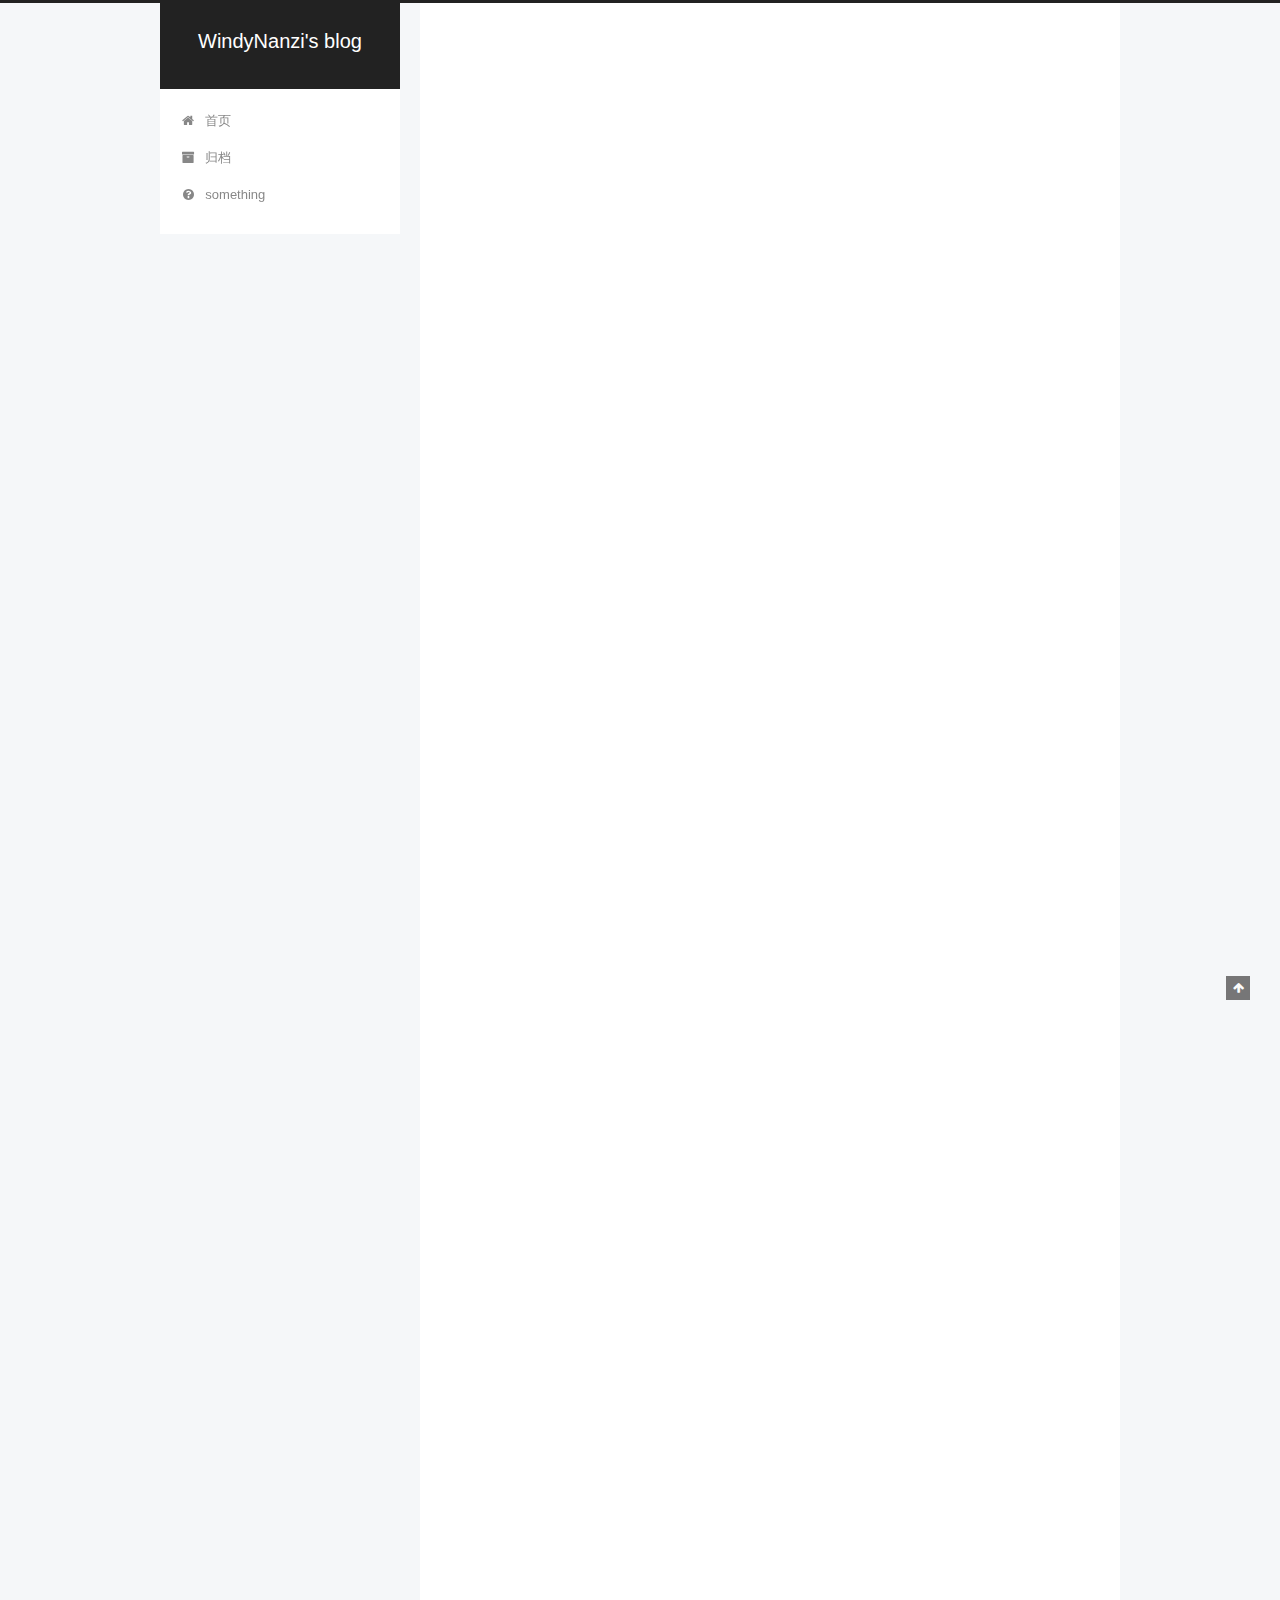
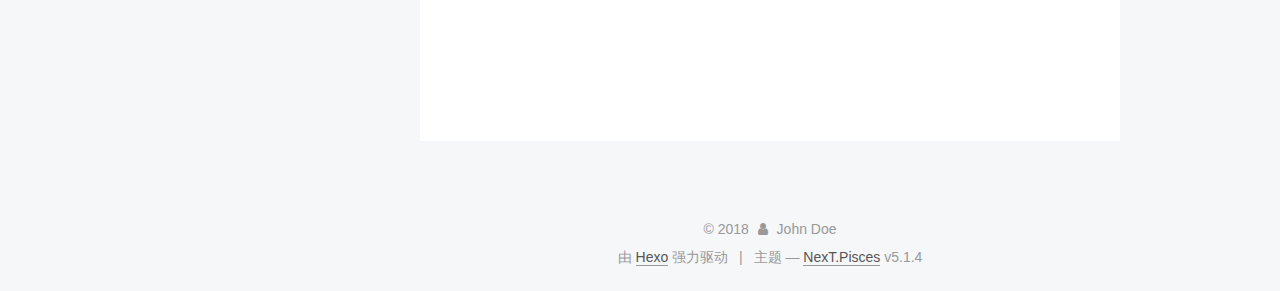
==== commit 48d4bfd3: "Site updated: 2018-11-02 21:48:37" ====
--- a/index.html
+++ b/index.html
@@ -239,7 +239,7 @@
   
   
   <div class="post-block">
-    <link itemprop="mainEntityOfPage" href="http://yoursite.com/2018/11/02/hello-Hexo/">
+    <link itemprop="mainEntityOfPage" href="http://yoursite.com/sublime-compile-Scss/">
 
     <span hidden itemprop="author" itemscope="" itemtype="http://schema.org/Person">
       <meta itemprop="name" content="John Doe">
@@ -258,7 +258,133 @@
         
           <h1 class="post-title" itemprop="name headline">
                 
-                <a class="post-title-link" href="/2018/11/02/hello-Hexo/" itemprop="url">hello,Hexo</a></h1>
+                <a class="post-title-link" href="/sublime-compile-Scss/" itemprop="url">sublime compile Scss</a></h1>
+        
+
+        <div class="post-meta">
+          <span class="post-time">
+            
+              <span class="post-meta-item-icon">
+                <i class="fa fa-calendar-o"></i>
+              </span>
+              
+                <span class="post-meta-item-text">发表于</span>
+              
+              <time title="创建于" itemprop="dateCreated datePublished" datetime="2018-11-02T11:21:43+08:00">
+                2018-11-02
+              </time>
+            
+
+            
+
+            
+          </span>
+
+          
+
+          
+            
+          
+
+          
+          
+
+          
+
+          
+
+          
+
+        </div>
+      </header>
+    
+
+    
+    
+    
+    <div class="post-body" itemprop="articleBody">
+
+      
+      
+
+      
+        
+          <h1 id="如何利用sublime编译Scss-Sass"><a href="#如何利用sublime编译Scss-Sass" class="headerlink" title="如何利用sublime编译Scss(Sass)"></a>如何利用sublime编译Scss(Sass)</h1><p>废话不多说：</p>
+<ul>
+<li>首先需要sublimean安装两个插件(当然在这之前window系统还需要下载ruby等，详见Sass官网)，如下图：
+          <!--noindex-->
+          <div class="post-button text-center">
+            <a class="btn" href="/sublime-compile-Scss/#more" rel="contents">
+              阅读全文 &raquo;
+            </a>
+          </div>
+          <!--/noindex-->
+        
+      
+    </li></ul></div>
+    
+    
+    
+
+    
+
+    
+
+    
+
+    <footer class="post-footer">
+      
+
+      
+
+      
+
+      
+      
+        <div class="post-eof"></div>
+      
+    </footer>
+  </div>
+  
+  
+  
+  </article>
+
+
+    
+      
+
+  
+
+  
+  
+  
+
+  <article class="post post-type-normal" itemscope="" itemtype="http://schema.org/Article">
+  
+  
+  
+  <div class="post-block">
+    <link itemprop="mainEntityOfPage" href="http://yoursite.com/hello-Hexo/">
+
+    <span hidden itemprop="author" itemscope="" itemtype="http://schema.org/Person">
+      <meta itemprop="name" content="John Doe">
+      <meta itemprop="description" content="">
+      <meta itemprop="image" content="/images/avatar.gif">
+    </span>
+
+    <span hidden itemprop="publisher" itemscope="" itemtype="http://schema.org/Organization">
+      <meta itemprop="name" content="WindyNanzi's blog">
+    </span>
+
+    
+      <header class="post-header">
+
+        
+        
+          <h1 class="post-title" itemprop="name headline">
+                
+                <a class="post-title-link" href="/hello-Hexo/" itemprop="url">hello,Hexo</a></h1>
         
 
         <div class="post-meta">
@@ -358,7 +484,7 @@
   
   
   <div class="post-block">
-    <link itemprop="mainEntityOfPage" href="http://yoursite.com/2018/11/01/hello-world/">
+    <link itemprop="mainEntityOfPage" href="http://yoursite.com/hello-world/">
 
     <span hidden itemprop="author" itemscope="" itemtype="http://schema.org/Person">
       <meta itemprop="name" content="John Doe">
@@ -377,7 +503,7 @@
         
           <h1 class="post-title" itemprop="name headline">
                 
-                <a class="post-title-link" href="/2018/11/01/hello-world/" itemprop="url">Hello World</a></h1>
+                <a class="post-title-link" href="/hello-world/" itemprop="url">Hello World</a></h1>
         
 
         <div class="post-meta">
@@ -519,7 +645,7 @@
               
                 <a href="/archives/">
               
-                  <span class="site-state-item-count">2</span>
+                  <span class="site-state-item-count">3</span>
                   <span class="site-state-item-name">日志</span>
                 </a>
               </div>
--- a/css/main.css
+++ b/css/main.css
@@ -1823,7 +1823,7 @@
   width: 4px;
   height: 4px;
   border-radius: 50%;
-  background: #c6220d;
+  background: #ff61db;
 }
 .links-of-blogroll {
   font-size: 13px;
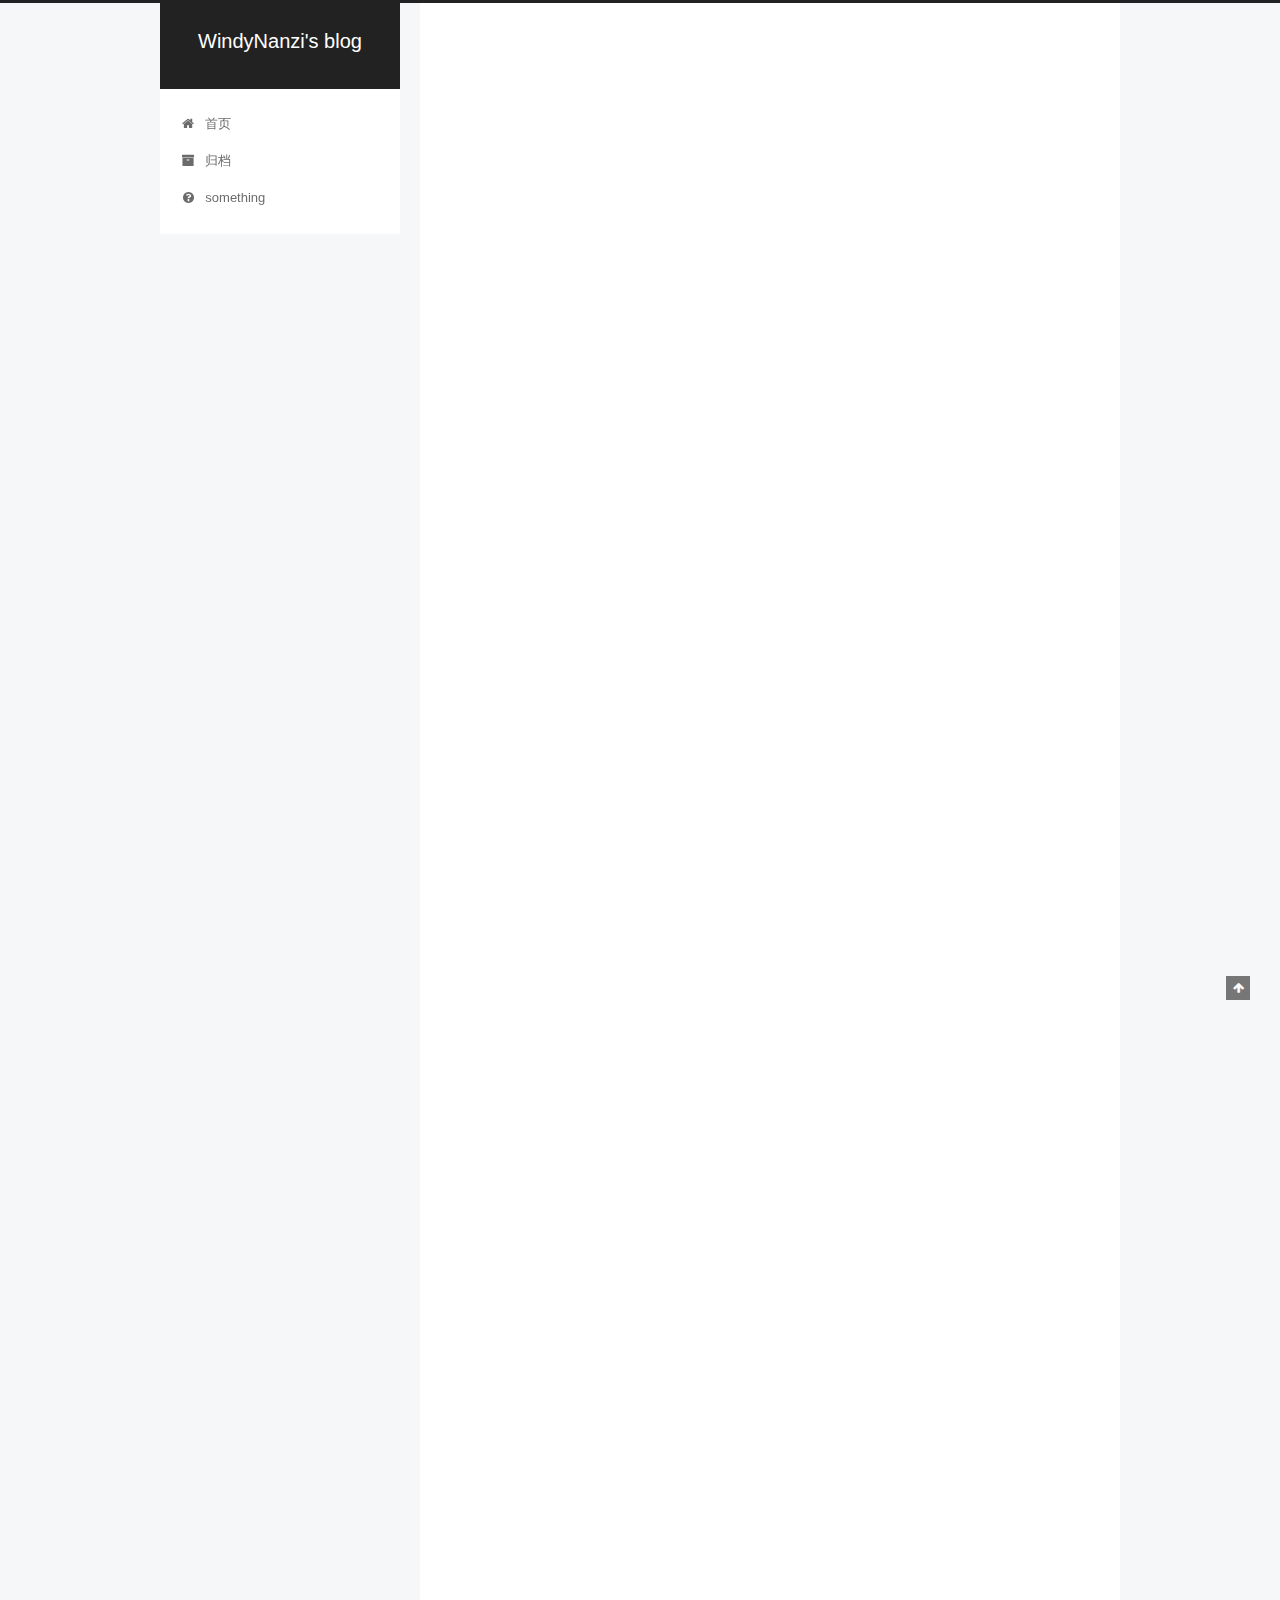
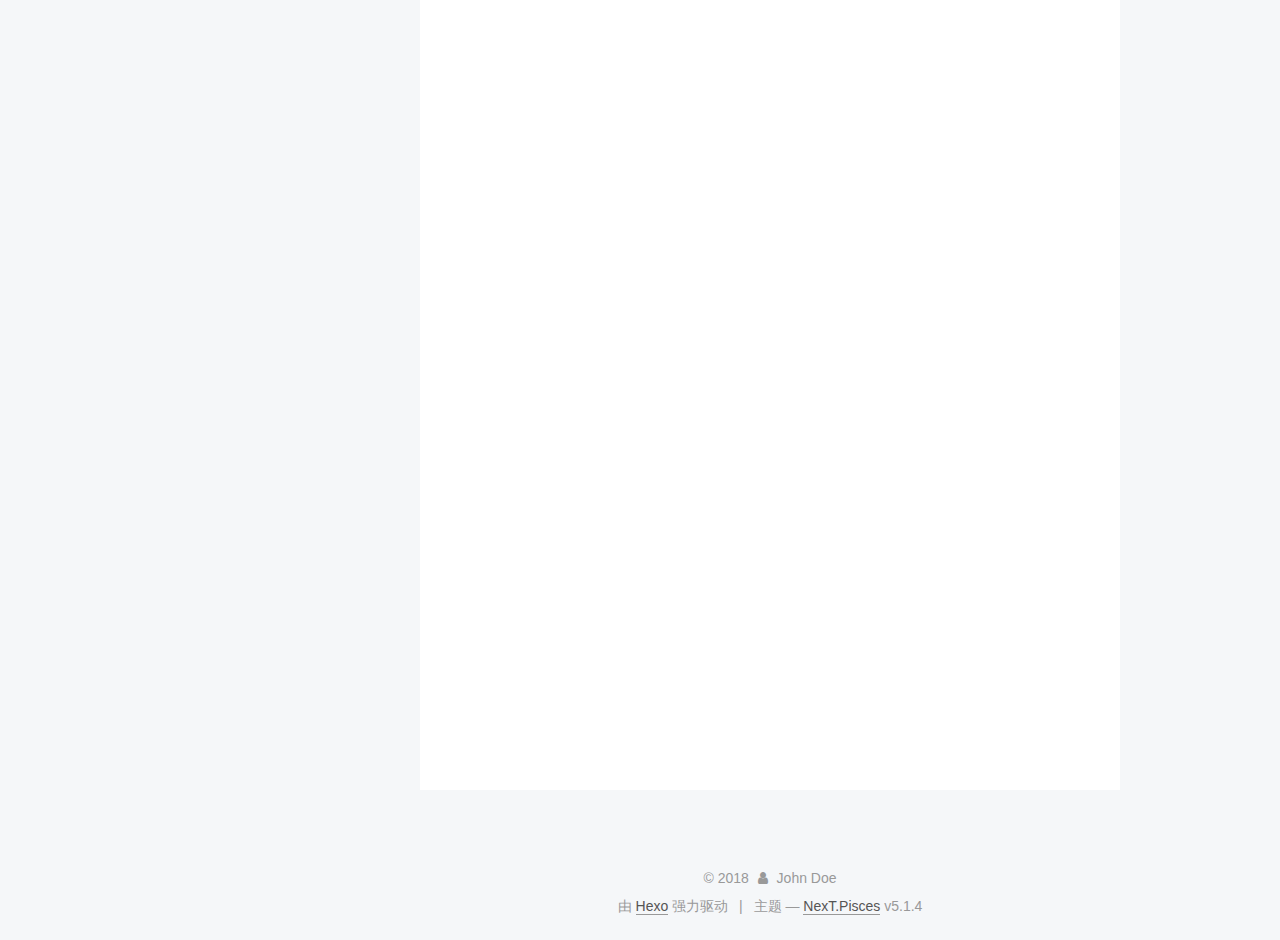
==== commit 31a48c72: "Site updated: 2018-11-16 12:27:41" ====
--- a/index.html
+++ b/index.html
@@ -239,6 +239,133 @@
   
   
   <div class="post-block">
+    <link itemprop="mainEntityOfPage" href="http://yoursite.com/原生JavaScript-Canvas制作FlappyBird小游戏/">
+
+    <span hidden itemprop="author" itemscope="" itemtype="http://schema.org/Person">
+      <meta itemprop="name" content="John Doe">
+      <meta itemprop="description" content="">
+      <meta itemprop="image" content="/images/avatar.gif">
+    </span>
+
+    <span hidden itemprop="publisher" itemscope="" itemtype="http://schema.org/Organization">
+      <meta itemprop="name" content="WindyNanzi's blog">
+    </span>
+
+    
+      <header class="post-header">
+
+        
+        
+          <h1 class="post-title" itemprop="name headline">
+                
+                <a class="post-title-link" href="/原生JavaScript-Canvas制作FlappyBird小游戏/" itemprop="url">原生JavaScript+Canvas制作FlappyBird小游戏(1)</a></h1>
+        
+
+        <div class="post-meta">
+          <span class="post-time">
+            
+              <span class="post-meta-item-icon">
+                <i class="fa fa-calendar-o"></i>
+              </span>
+              
+                <span class="post-meta-item-text">发表于</span>
+              
+              <time title="创建于" itemprop="dateCreated datePublished" datetime="2018-11-16T10:09:55+08:00">
+                2018-11-16
+              </time>
+            
+
+            
+
+            
+          </span>
+
+          
+
+          
+            
+          
+
+          
+          
+
+          
+
+          
+
+          
+
+        </div>
+      </header>
+    
+
+    
+    
+    
+    <div class="post-body" itemprop="articleBody">
+
+      
+      
+
+      
+        
+          <h1 id="原生JavaScript-Canvas制作FlappyBird小游戏-1"><a href="#原生JavaScript-Canvas制作FlappyBird小游戏-1" class="headerlink" title="原生JavaScript+Canvas制作FlappyBird小游戏(1)"></a>原生JavaScript+Canvas制作FlappyBird小游戏(1)</h1><h2 id="窗口的自适应，资源加载与参数配置"><a href="#窗口的自适应，资源加载与参数配置" class="headerlink" title="窗口的自适应，资源加载与参数配置"></a>窗口的自适应，资源加载与参数配置</h2><p><strong>写在前面：</strong> 大作业选了一个有关游戏的题目，之前一直没接触过游戏，本着多学习JavaScript知识的想法，上网搜查了相关的知识，仍然没有太多头绪。偶然在bilibili上看到一个视频教程。看完后决定仿照其源码，重新整理，复习，同时对所学的知识进行一定的扩充。以下是视频网址(讲课老师十分幽默风趣)： <a href="https://www.bilibili.com/video/av26279023/?p=9" title="教程网址" target="_blank" rel="noopener">[爱前端]Canvas开发FlappyBird小游戏</a></p>
+<p>第一天首先不忙着编程。要做一些前期的准备工作：</p>
+<ul>
+<li>素材下载：<a href="http://www.java1234.com/a/kaiyuan/sucai/2014/0930/2967.html" target="_blank" rel="noopener">“FlappyBird游戏素材下载”</a>。 也可以自行百度。
+          <!--noindex-->
+          <div class="post-button text-center">
+            <a class="btn" href="/原生JavaScript-Canvas制作FlappyBird小游戏/#more" rel="contents">
+              阅读全文 &raquo;
+            </a>
+          </div>
+          <!--/noindex-->
+        
+      
+    </li></ul></div>
+    
+    
+    
+
+    
+
+    
+
+    
+
+    <footer class="post-footer">
+      
+
+      
+
+      
+
+      
+      
+        <div class="post-eof"></div>
+      
+    </footer>
+  </div>
+  
+  
+  
+  </article>
+
+
+    
+      
+
+  
+
+  
+  
+  
+
+  <article class="post post-type-normal" itemscope="" itemtype="http://schema.org/Article">
+  
+  
+  
+  <div class="post-block">
     <link itemprop="mainEntityOfPage" href="http://yoursite.com/sublime-compile-Scss/">
 
     <span hidden itemprop="author" itemscope="" itemtype="http://schema.org/Person">
@@ -645,7 +772,7 @@
               
                 <a href="/archives/">
               
-                  <span class="site-state-item-count">3</span>
+                  <span class="site-state-item-count">4</span>
                   <span class="site-state-item-name">日志</span>
                 </a>
               </div>
--- a/css/main.css
+++ b/css/main.css
@@ -1823,7 +1823,7 @@
   width: 4px;
   height: 4px;
   border-radius: 50%;
-  background: #ff61db;
+  background: #6177c4;
 }
 .links-of-blogroll {
   font-size: 13px;
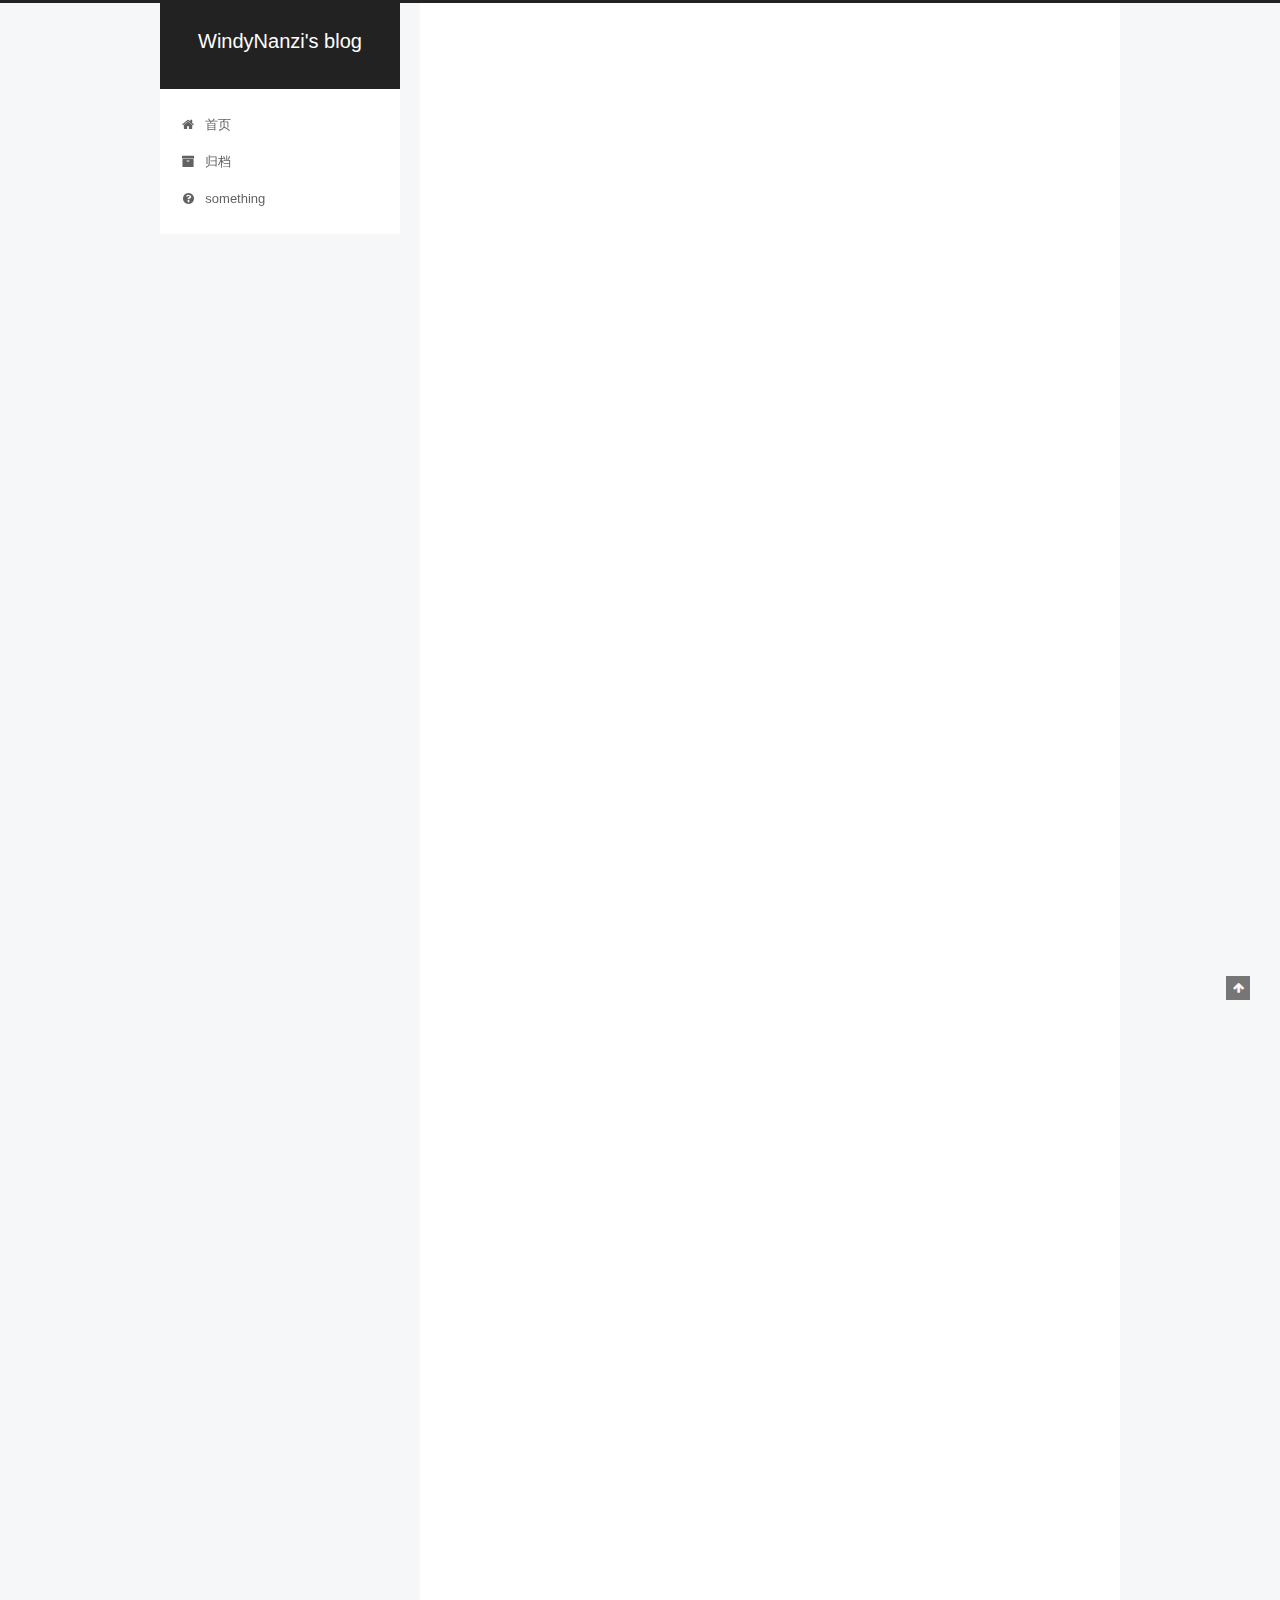
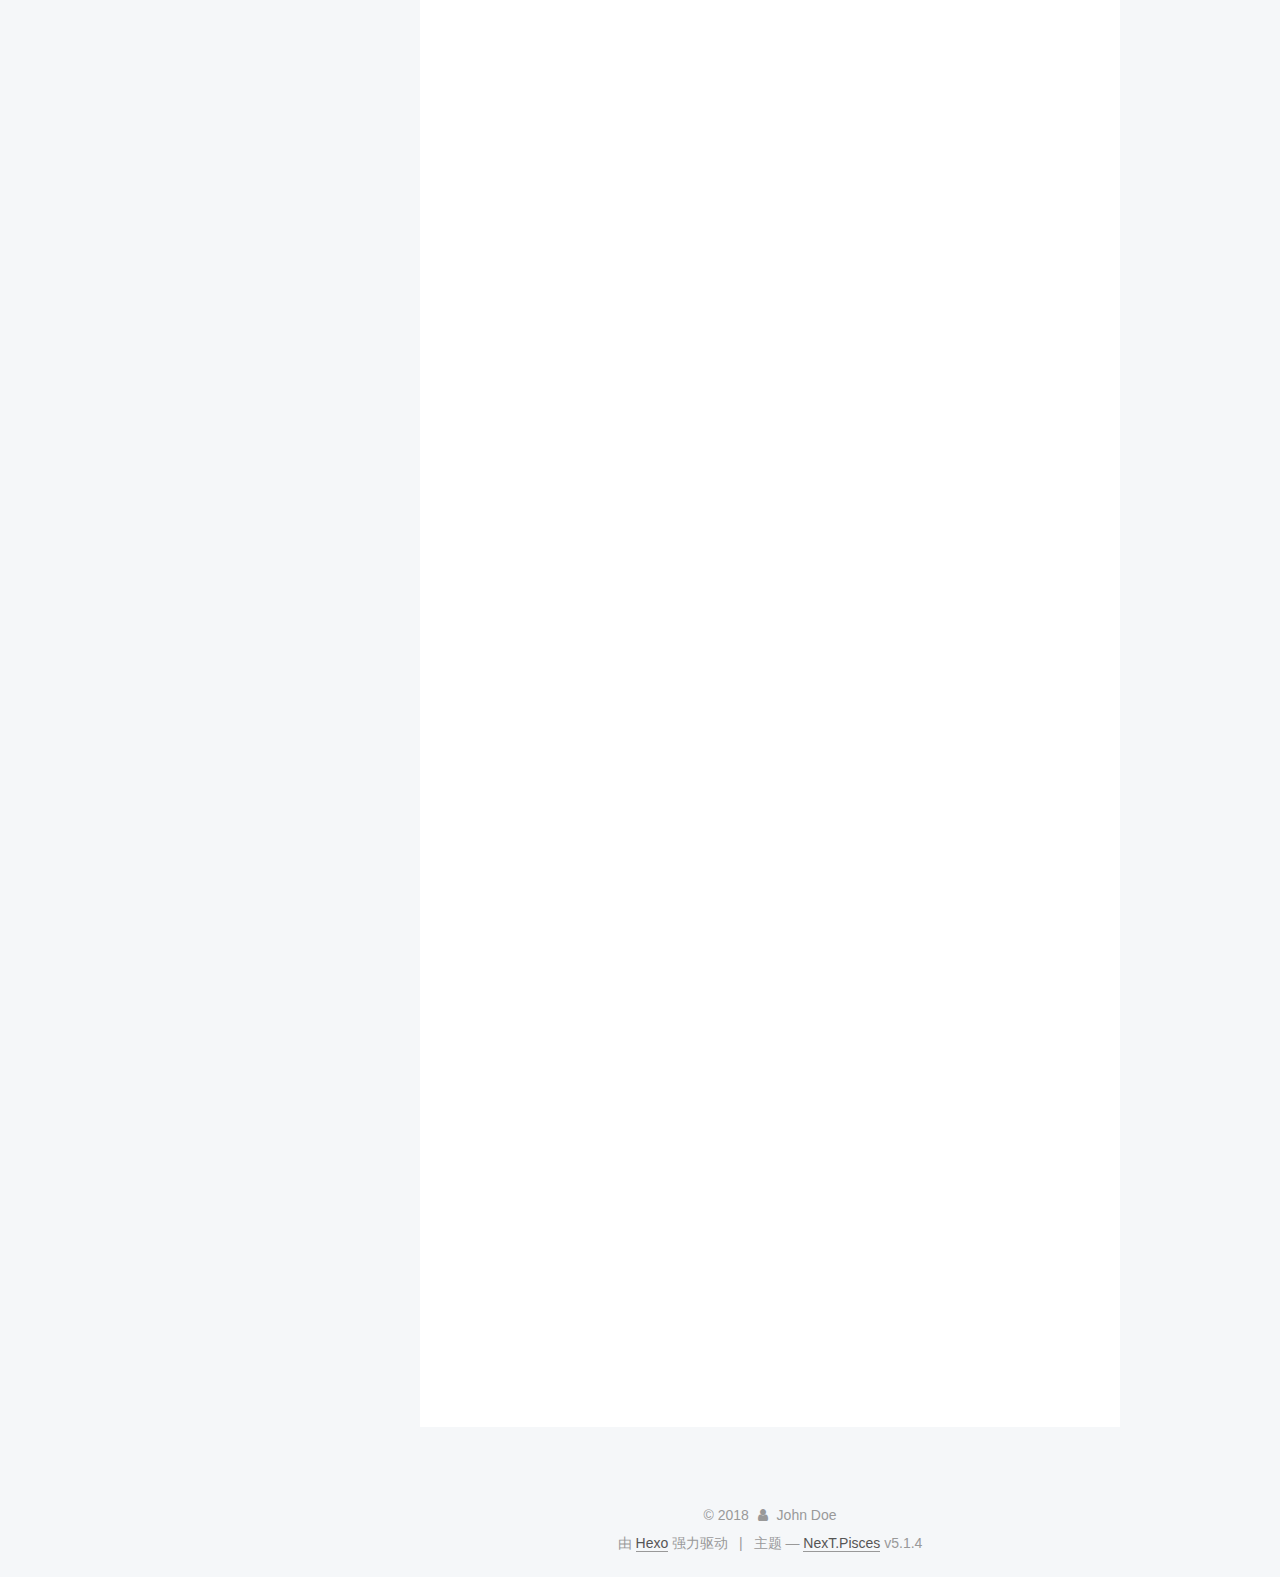
==== commit 3caf71bd: "Site updated: 2018-11-18 11:27:44" ====
--- a/index.html
+++ b/index.html
@@ -239,6 +239,130 @@
   
   
   <div class="post-block">
+    <link itemprop="mainEntityOfPage" href="http://yoursite.com/原生JavaScript-Canvas制作FlappyBird小游戏-2/">
+
+    <span hidden itemprop="author" itemscope="" itemtype="http://schema.org/Person">
+      <meta itemprop="name" content="John Doe">
+      <meta itemprop="description" content="">
+      <meta itemprop="image" content="/images/avatar.gif">
+    </span>
+
+    <span hidden itemprop="publisher" itemscope="" itemtype="http://schema.org/Organization">
+      <meta itemprop="name" content="WindyNanzi's blog">
+    </span>
+
+    
+      <header class="post-header">
+
+        
+        
+          <h1 class="post-title" itemprop="name headline">
+                
+                <a class="post-title-link" href="/原生JavaScript-Canvas制作FlappyBird小游戏-2/" itemprop="url">原生JavaScript-Canvas制作FlappyBird小游戏(2)</a></h1>
+        
+
+        <div class="post-meta">
+          <span class="post-time">
+            
+              <span class="post-meta-item-icon">
+                <i class="fa fa-calendar-o"></i>
+              </span>
+              
+                <span class="post-meta-item-text">发表于</span>
+              
+              <time title="创建于" itemprop="dateCreated datePublished" datetime="2018-11-17T22:35:29+08:00">
+                2018-11-17
+              </time>
+            
+
+            
+
+            
+          </span>
+
+          
+
+          
+            
+          
+
+          
+          
+
+          
+
+          
+
+          
+
+        </div>
+      </header>
+    
+
+    
+    
+    
+    <div class="post-body" itemprop="articleBody">
+
+      
+      
+
+      
+        
+          <h1 id="原生JavaScript-Canvas制作FlappyBird小游戏-2"><a href="#原生JavaScript-Canvas制作FlappyBird小游戏-2" class="headerlink" title="原生JavaScript+Canvas制作FlappyBird小游戏(2)"></a>原生JavaScript+Canvas制作FlappyBird小游戏(2)</h1><h2 id="背景类，地面类，小鸟类，管道类"><a href="#背景类，地面类，小鸟类，管道类" class="headerlink" title="背景类，地面类，小鸟类，管道类"></a>背景类，地面类，小鸟类，管道类</h2><p>第二天开始编写游戏界面的动画元素：<br>所有的动画元素都继承自Actor类，每创建一个动画元素，调用父类构造方法将其放入到game.actors数组。<br><strong>注释：</strong>由于第二天对代码进行了一定重构，所以直接看不懂的变量名都会在最后进行解释，另外在Game类中新增加了属性也会在后边给出代码，另外还会给出resource.json 与 config.json这些都作为实际参数，另：game是Game的实例化对象，根据上一篇博客的介绍，传入canvas的id进行Game的实例化。<br>
+          <!--noindex-->
+          <div class="post-button text-center">
+            <a class="btn" href="/原生JavaScript-Canvas制作FlappyBird小游戏-2/#more" rel="contents">
+              阅读全文 &raquo;
+            </a>
+          </div>
+          <!--/noindex-->
+        
+      
+    </p></div>
+    
+    
+    
+
+    
+
+    
+
+    
+
+    <footer class="post-footer">
+      
+
+      
+
+      
+
+      
+      
+        <div class="post-eof"></div>
+      
+    </footer>
+  </div>
+  
+  
+  
+  </article>
+
+
+    
+      
+
+  
+
+  
+  
+  
+
+  <article class="post post-type-normal" itemscope="" itemtype="http://schema.org/Article">
+  
+  
+  
+  <div class="post-block">
     <link itemprop="mainEntityOfPage" href="http://yoursite.com/原生JavaScript-Canvas制作FlappyBird小游戏/">
 
     <span hidden itemprop="author" itemscope="" itemtype="http://schema.org/Person">
@@ -772,7 +896,7 @@
               
                 <a href="/archives/">
               
-                  <span class="site-state-item-count">4</span>
+                  <span class="site-state-item-count">5</span>
                   <span class="site-state-item-name">日志</span>
                 </a>
               </div>
--- a/css/main.css
+++ b/css/main.css
@@ -1823,7 +1823,7 @@
   width: 4px;
   height: 4px;
   border-radius: 50%;
-  background: #6177c4;
+  background: #a6ff74;
 }
 .links-of-blogroll {
   font-size: 13px;
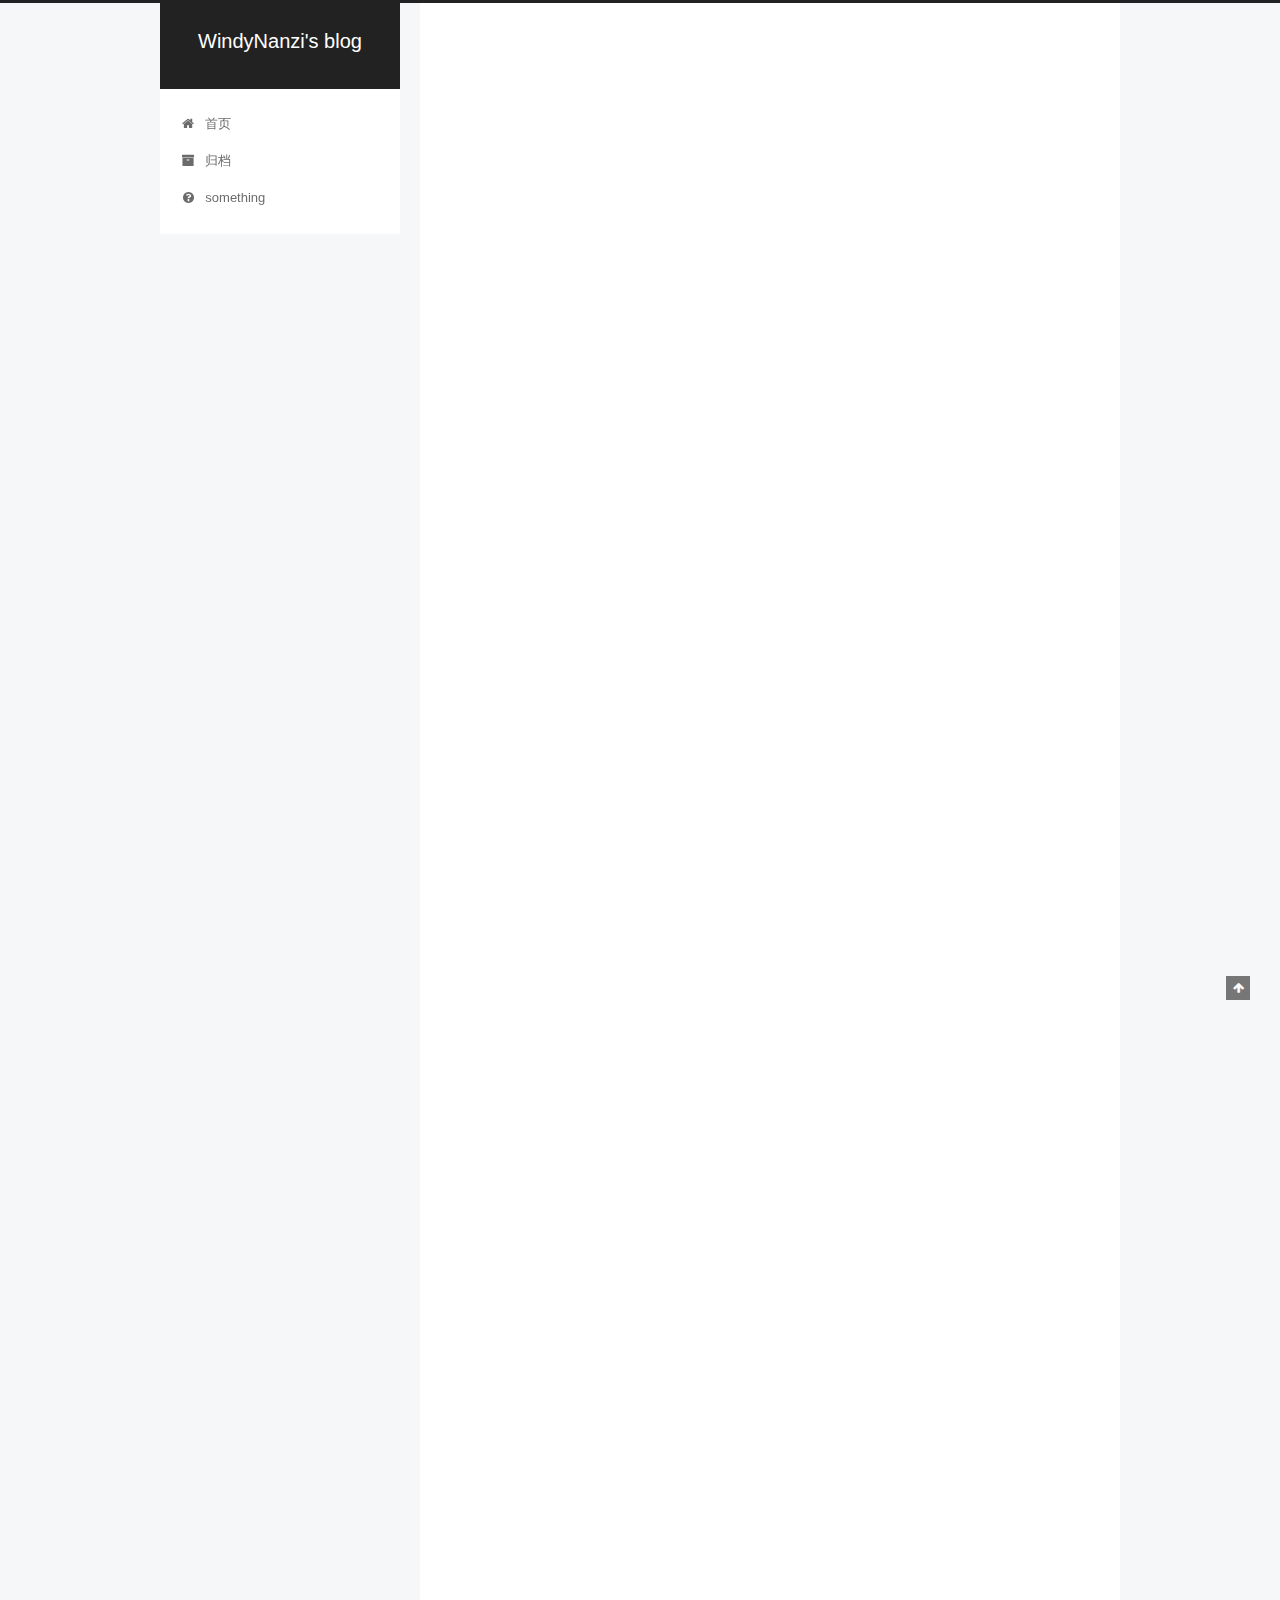
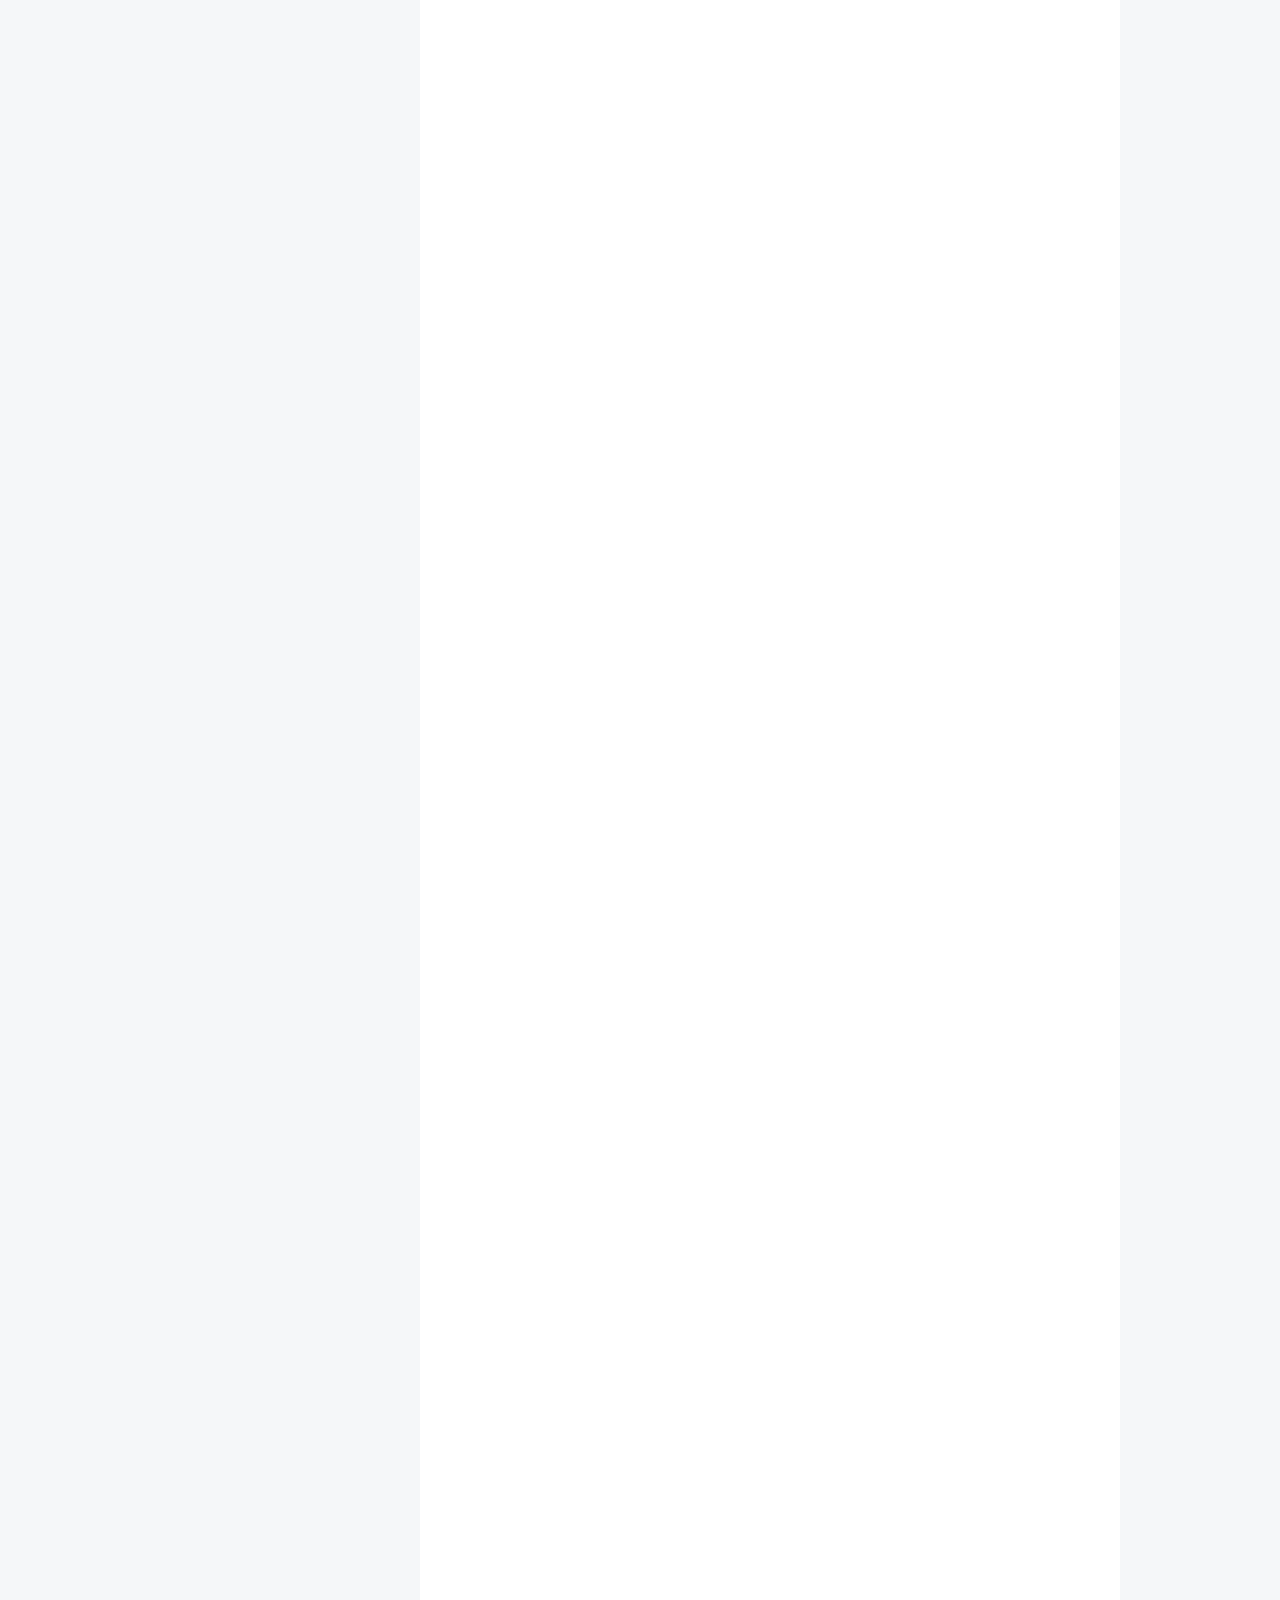
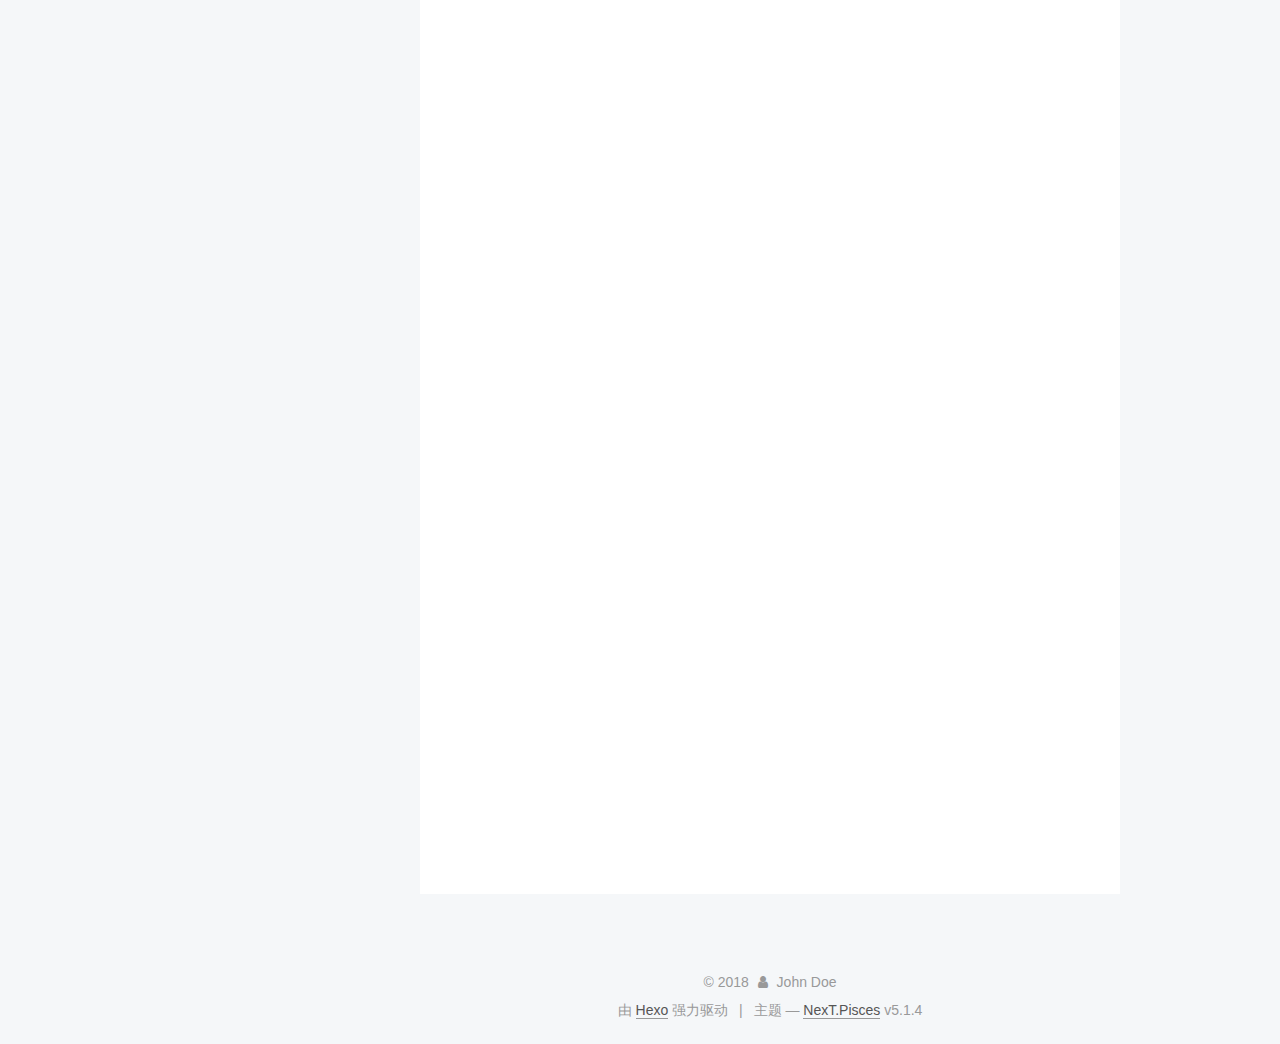
==== commit fae9417c: "Site updated: 2018-12-03 15:55:15" ====
--- a/index.html
+++ b/index.html
@@ -239,7 +239,7 @@
   
   
   <div class="post-block">
-    <link itemprop="mainEntityOfPage" href="http://yoursite.com/原生JavaScript-Canvas制作FlappyBird小游戏-2/">
+    <link itemprop="mainEntityOfPage" href="http://yoursite.com/原生JavaScript-Canvas制作FlappyBird小游戏-3/">
 
     <span hidden itemprop="author" itemscope="" itemtype="http://schema.org/Person">
       <meta itemprop="name" content="John Doe">
@@ -258,7 +258,7 @@
         
           <h1 class="post-title" itemprop="name headline">
                 
-                <a class="post-title-link" href="/原生JavaScript-Canvas制作FlappyBird小游戏-2/" itemprop="url">原生JavaScript-Canvas制作FlappyBird小游戏(2)</a></h1>
+                <a class="post-title-link" href="/原生JavaScript-Canvas制作FlappyBird小游戏-3/" itemprop="url">原生JavaScript-Canvas制作FlappyBird小游戏-3</a></h1>
         
 
         <div class="post-meta">
@@ -270,6 +270,130 @@
               
                 <span class="post-meta-item-text">发表于</span>
               
+              <time title="创建于" itemprop="dateCreated datePublished" datetime="2018-12-03T14:01:00+08:00">
+                2018-12-03
+              </time>
+            
+
+            
+
+            
+          </span>
+
+          
+
+          
+            
+          
+
+          
+          
+
+          
+
+          
+
+          
+
+        </div>
+      </header>
+    
+
+    
+    
+    
+    <div class="post-body" itemprop="articleBody">
+
+      
+      
+
+      
+        
+          <h1 id="原生JavaScript-Canvas制作FlappyBird小游戏-3"><a href="#原生JavaScript-Canvas制作FlappyBird小游戏-3" class="headerlink" title="原生JavaScript+Canvas制作FlappyBird小游戏(3)"></a>原生JavaScript+Canvas制作FlappyBird小游戏(3)</h1><h2 id="场景管理类"><a href="#场景管理类" class="headerlink" title="场景管理类"></a>场景管理类</h2><p><strong>游戏地址：<a href="https://windynanzi.github.io/flappyBird" title="传送门" target="_blank" rel="noopener">传送门</a></strong><br><strong>项目地址：<a href="https://github.com/WindyNanzi/flappyBird" title="传送门" target="_blank" rel="noopener">传送门</a></strong><br>坚持做一件事确实比较痛苦，人的惰性确实让人无语，只要稍微一懒惰，马上就会让原有的计划变得无限期拖后。时隔近半个月，才回来写第三篇博客。<br>话不多说，我们开始介绍本次博客的用意，在基本动画元素都安置好了之后，作为一个完整的游戏，我们还需要让其有开始，游戏进行，游戏结束，重新开始等基本场景，一个游戏总不可能只玩一次吧。这就是所谓的游戏场景。场景类的出现方便我们为游戏添加场景与游戏场景的管理。我们将其整理一下：<br><img src="../images/2018_12_03/00.png" alt="" title="各个场景"><br>
+          <!--noindex-->
+          <div class="post-button text-center">
+            <a class="btn" href="/原生JavaScript-Canvas制作FlappyBird小游戏-3/#more" rel="contents">
+              阅读全文 &raquo;
+            </a>
+          </div>
+          <!--/noindex-->
+        
+      
+    </p></div>
+    
+    
+    
+
+    
+
+    
+
+    
+
+    <footer class="post-footer">
+      
+
+      
+
+      
+
+      
+      
+        <div class="post-eof"></div>
+      
+    </footer>
+  </div>
+  
+  
+  
+  </article>
+
+
+    
+      
+
+  
+
+  
+  
+  
+
+  <article class="post post-type-normal" itemscope="" itemtype="http://schema.org/Article">
+  
+  
+  
+  <div class="post-block">
+    <link itemprop="mainEntityOfPage" href="http://yoursite.com/原生JavaScript-Canvas制作FlappyBird小游戏-2/">
+
+    <span hidden itemprop="author" itemscope="" itemtype="http://schema.org/Person">
+      <meta itemprop="name" content="John Doe">
+      <meta itemprop="description" content="">
+      <meta itemprop="image" content="/images/avatar.gif">
+    </span>
+
+    <span hidden itemprop="publisher" itemscope="" itemtype="http://schema.org/Organization">
+      <meta itemprop="name" content="WindyNanzi's blog">
+    </span>
+
+    
+      <header class="post-header">
+
+        
+        
+          <h1 class="post-title" itemprop="name headline">
+                
+                <a class="post-title-link" href="/原生JavaScript-Canvas制作FlappyBird小游戏-2/" itemprop="url">原生JavaScript-Canvas制作FlappyBird小游戏(2)</a></h1>
+        
+
+        <div class="post-meta">
+          <span class="post-time">
+            
+              <span class="post-meta-item-icon">
+                <i class="fa fa-calendar-o"></i>
+              </span>
+              
+                <span class="post-meta-item-text">发表于</span>
+              
               <time title="创建于" itemprop="dateCreated datePublished" datetime="2018-11-17T22:35:29+08:00">
                 2018-11-17
               </time>
@@ -309,7 +433,7 @@
 
       
         
-          <h1 id="原生JavaScript-Canvas制作FlappyBird小游戏-2"><a href="#原生JavaScript-Canvas制作FlappyBird小游戏-2" class="headerlink" title="原生JavaScript+Canvas制作FlappyBird小游戏(2)"></a>原生JavaScript+Canvas制作FlappyBird小游戏(2)</h1><h2 id="背景类，地面类，小鸟类，管道类"><a href="#背景类，地面类，小鸟类，管道类" class="headerlink" title="背景类，地面类，小鸟类，管道类"></a>背景类，地面类，小鸟类，管道类</h2><p>第二天开始编写游戏界面的动画元素：<br>所有的动画元素都继承自Actor类，每创建一个动画元素，调用父类构造方法将其放入到game.actors数组。<br><strong>注释：</strong>由于第二天对代码进行了一定重构，所以直接看不懂的变量名都会在最后进行解释，另外在Game类中新增加了属性也会在后边给出代码，另外还会给出resource.json 与 config.json这些都作为实际参数，另：game是Game的实例化对象，根据上一篇博客的介绍，传入canvas的id进行Game的实例化。<br>
+          <h1 id="原生JavaScript-Canvas制作FlappyBird小游戏-2"><a href="#原生JavaScript-Canvas制作FlappyBird小游戏-2" class="headerlink" title="原生JavaScript+Canvas制作FlappyBird小游戏(2)"></a>原生JavaScript+Canvas制作FlappyBird小游戏(2)</h1><h2 id="背景类，地面类，小鸟类，管道类"><a href="#背景类，地面类，小鸟类，管道类" class="headerlink" title="背景类，地面类，小鸟类，管道类"></a>背景类，地面类，小鸟类，管道类</h2><p><strong>游戏地址：<a href="https://windynanzi.github.io/flappyBird" title="传送门" target="_blank" rel="noopener">传送门</a></strong><br><strong>项目地址：<a href="https://github.com/WindyNanzi/flappyBird" title="传送门" target="_blank" rel="noopener">传送门</a></strong><br>第二天开始编写游戏界面的动画元素：<br>所有的动画元素都继承自Actor类，每创建一个动画元素，调用父类构造方法将其放入到game.actors数组。<br><strong>注释：</strong>由于第二天对代码进行了一定重构，所以直接看不懂的变量名都会在最后进行解释，另外在Game类中新增加了属性也会在后边给出代码，另外还会给出resource.json 与 config.json这些都作为实际参数，另：game是Game的实例化对象，根据上一篇博客的介绍，传入canvas的id进行Game的实例化。<br>
           <!--noindex-->
           <div class="post-button text-center">
             <a class="btn" href="/原生JavaScript-Canvas制作FlappyBird小游戏-2/#more" rel="contents">
@@ -433,8 +557,7 @@
 
       
         
-          <h1 id="原生JavaScript-Canvas制作FlappyBird小游戏-1"><a href="#原生JavaScript-Canvas制作FlappyBird小游戏-1" class="headerlink" title="原生JavaScript+Canvas制作FlappyBird小游戏(1)"></a>原生JavaScript+Canvas制作FlappyBird小游戏(1)</h1><h2 id="窗口的自适应，资源加载与参数配置"><a href="#窗口的自适应，资源加载与参数配置" class="headerlink" title="窗口的自适应，资源加载与参数配置"></a>窗口的自适应，资源加载与参数配置</h2><p><strong>写在前面：</strong> 大作业选了一个有关游戏的题目，之前一直没接触过游戏，本着多学习JavaScript知识的想法，上网搜查了相关的知识，仍然没有太多头绪。偶然在bilibili上看到一个视频教程。看完后决定仿照其源码，重新整理，复习，同时对所学的知识进行一定的扩充。以下是视频网址(讲课老师十分幽默风趣)： <a href="https://www.bilibili.com/video/av26279023/?p=9" title="教程网址" target="_blank" rel="noopener">[爱前端]Canvas开发FlappyBird小游戏</a></p>
-<p>第一天首先不忙着编程。要做一些前期的准备工作：</p>
+          <h1 id="原生JavaScript-Canvas制作FlappyBird小游戏-1"><a href="#原生JavaScript-Canvas制作FlappyBird小游戏-1" class="headerlink" title="原生JavaScript+Canvas制作FlappyBird小游戏(1)"></a>原生JavaScript+Canvas制作FlappyBird小游戏(1)</h1><h2 id="窗口的自适应，资源加载与参数配置"><a href="#窗口的自适应，资源加载与参数配置" class="headerlink" title="窗口的自适应，资源加载与参数配置"></a>窗口的自适应，资源加载与参数配置</h2><p><strong>写在前面：</strong> 大作业选了一个有关游戏的题目，之前一直没接触过游戏，本着多学习JavaScript知识的想法，上网搜查了相关的知识，仍然没有太多头绪。偶然在bilibili上看到一个视频教程。看完后决定仿照其源码，重新整理，复习，同时对所学的知识进行一定的扩充。以下是视频网址(讲课老师十分幽默风趣)： <a href="https://www.bilibili.com/video/av26279023/?p=9" title="教程网址" target="_blank" rel="noopener">[爱前端]Canvas开发FlappyBird小游戏</a><br><strong>游戏地址：<a href="https://windynanzi.github.io/flappyBird" title="传送门" target="_blank" rel="noopener">传送门</a></strong><br><strong>项目地址：<a href="https://github.com/WindyNanzi/flappyBird" title="传送门" target="_blank" rel="noopener">传送门</a></strong><br>第一天首先不忙着编程。要做一些前期的准备工作：</p>
 <ul>
 <li>素材下载：<a href="http://www.java1234.com/a/kaiyuan/sucai/2014/0930/2967.html" target="_blank" rel="noopener">“FlappyBird游戏素材下载”</a>。 也可以自行百度。
           <!--noindex-->
@@ -896,7 +1019,7 @@
               
                 <a href="/archives/">
               
-                  <span class="site-state-item-count">5</span>
+                  <span class="site-state-item-count">6</span>
                   <span class="site-state-item-name">日志</span>
                 </a>
               </div>
--- a/css/main.css
+++ b/css/main.css
@@ -1823,7 +1823,7 @@
   width: 4px;
   height: 4px;
   border-radius: 50%;
-  background: #a6ff74;
+  background: #ff9e2e;
 }
 .links-of-blogroll {
   font-size: 13px;
